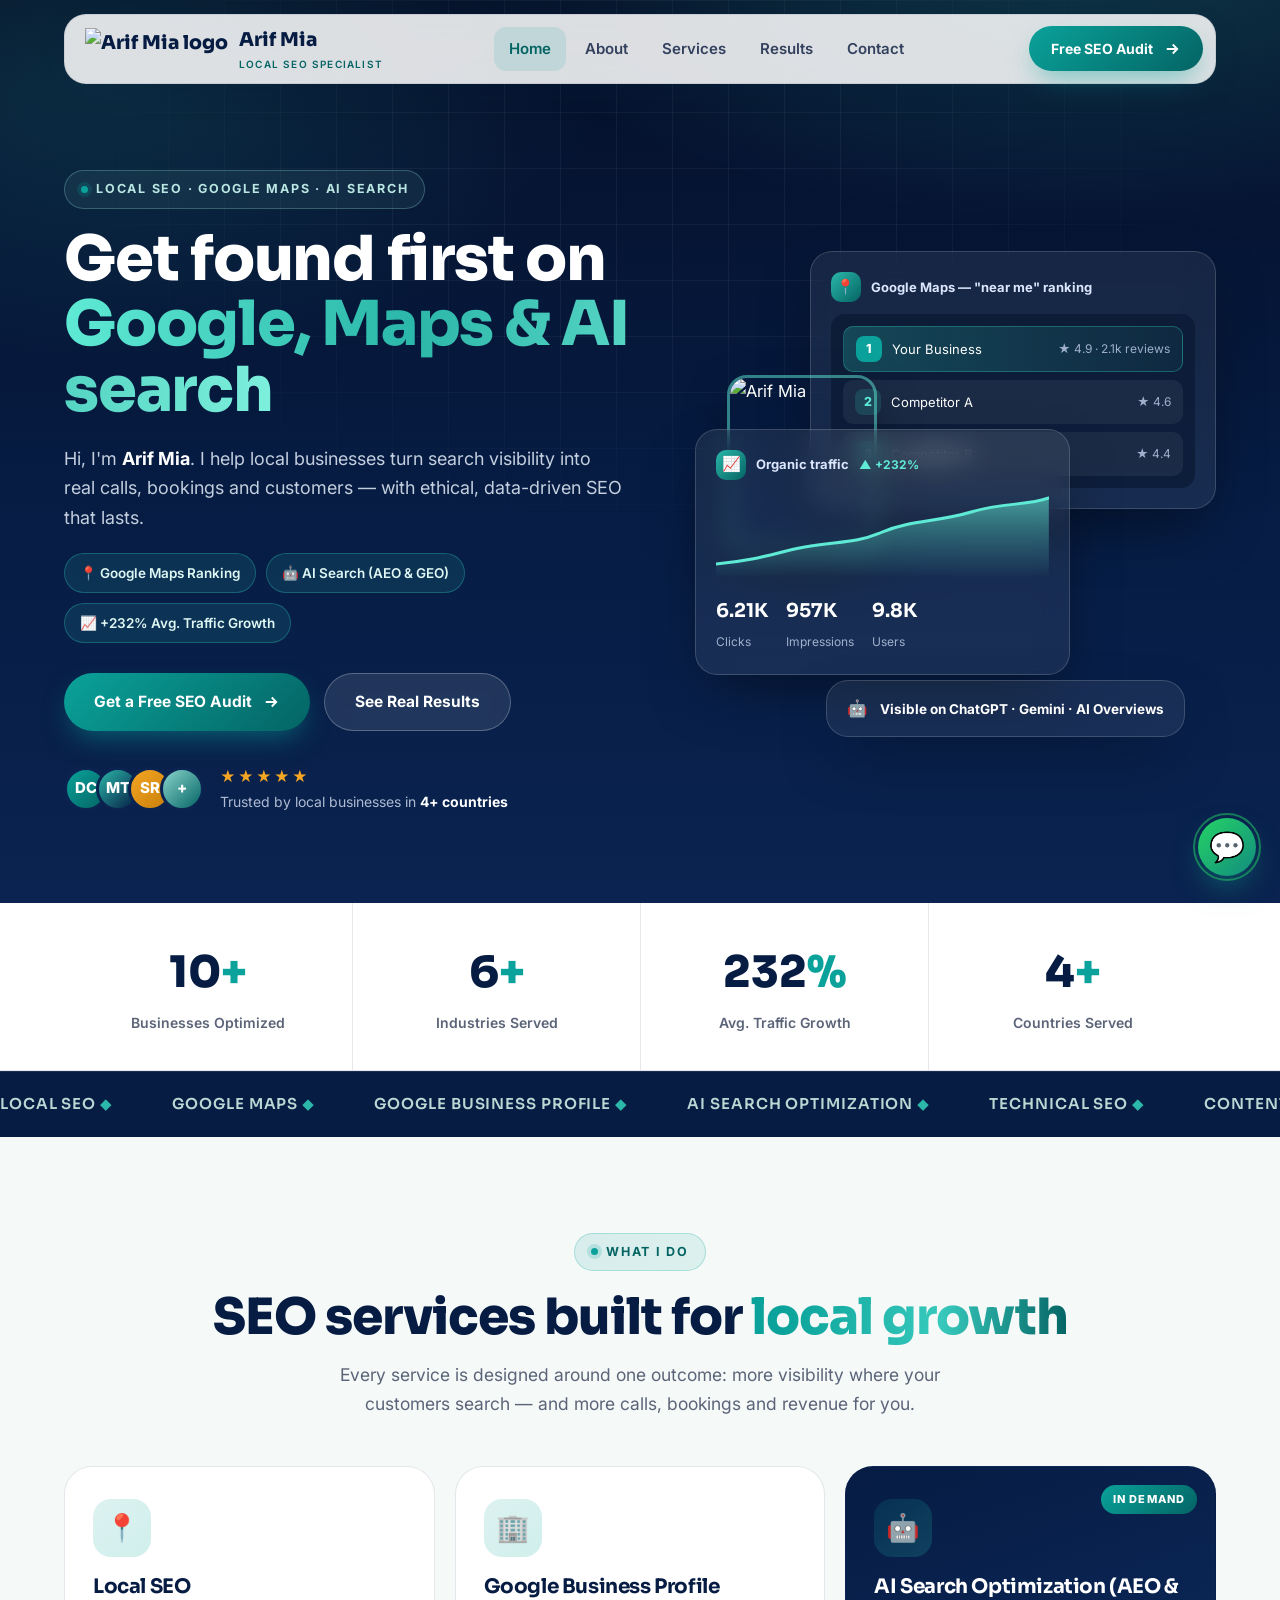
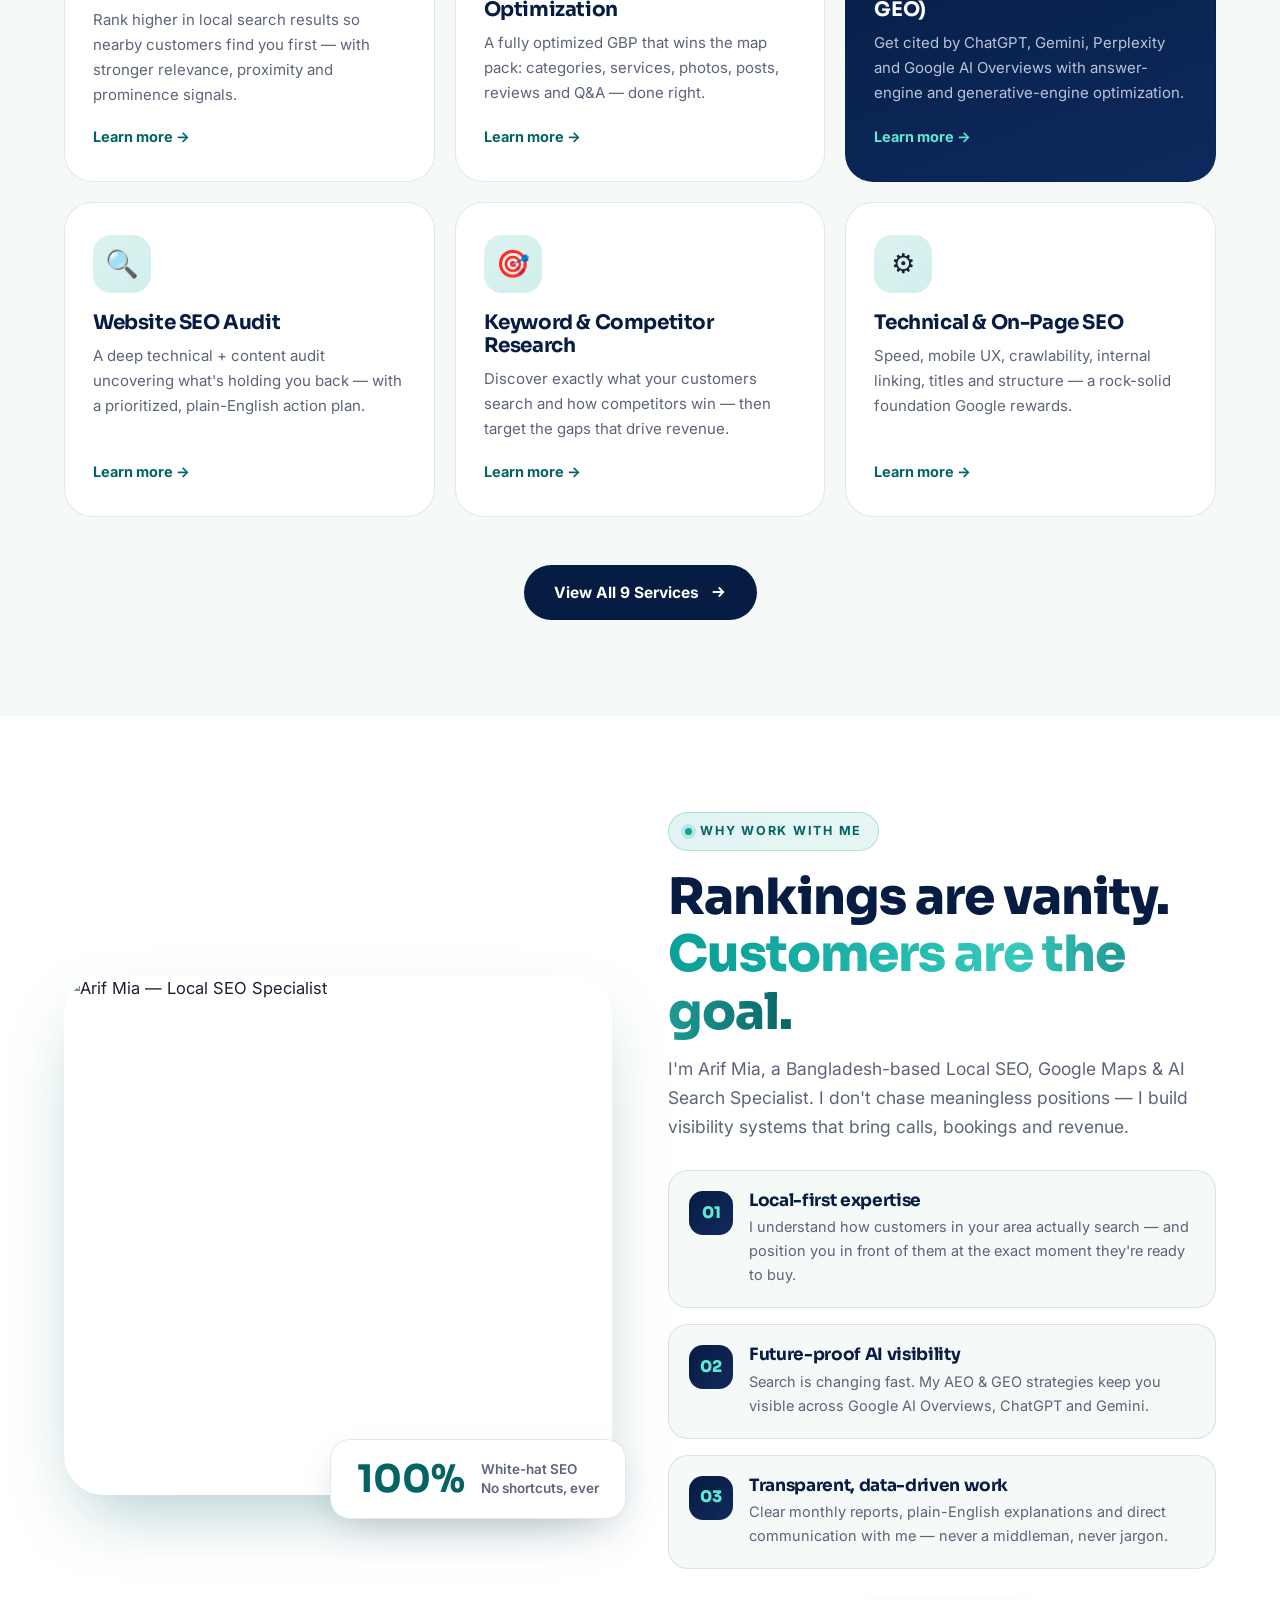
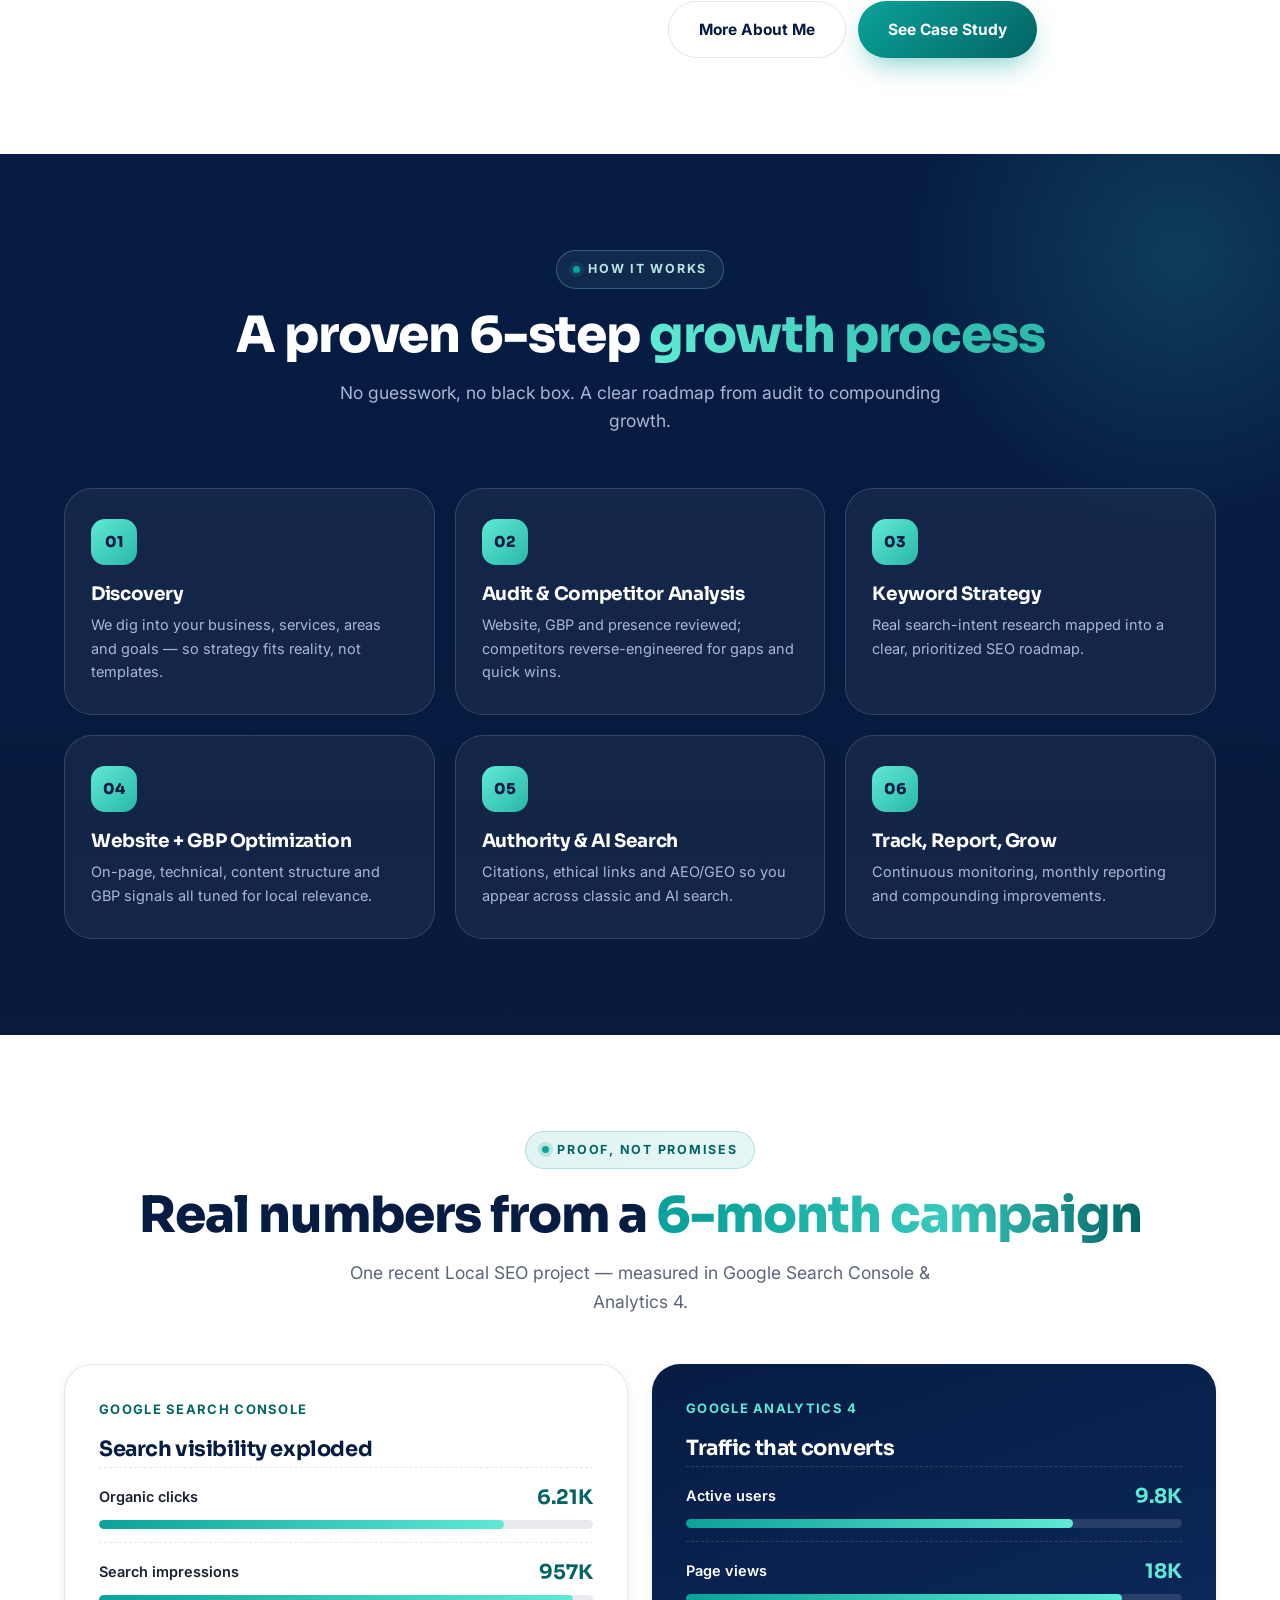
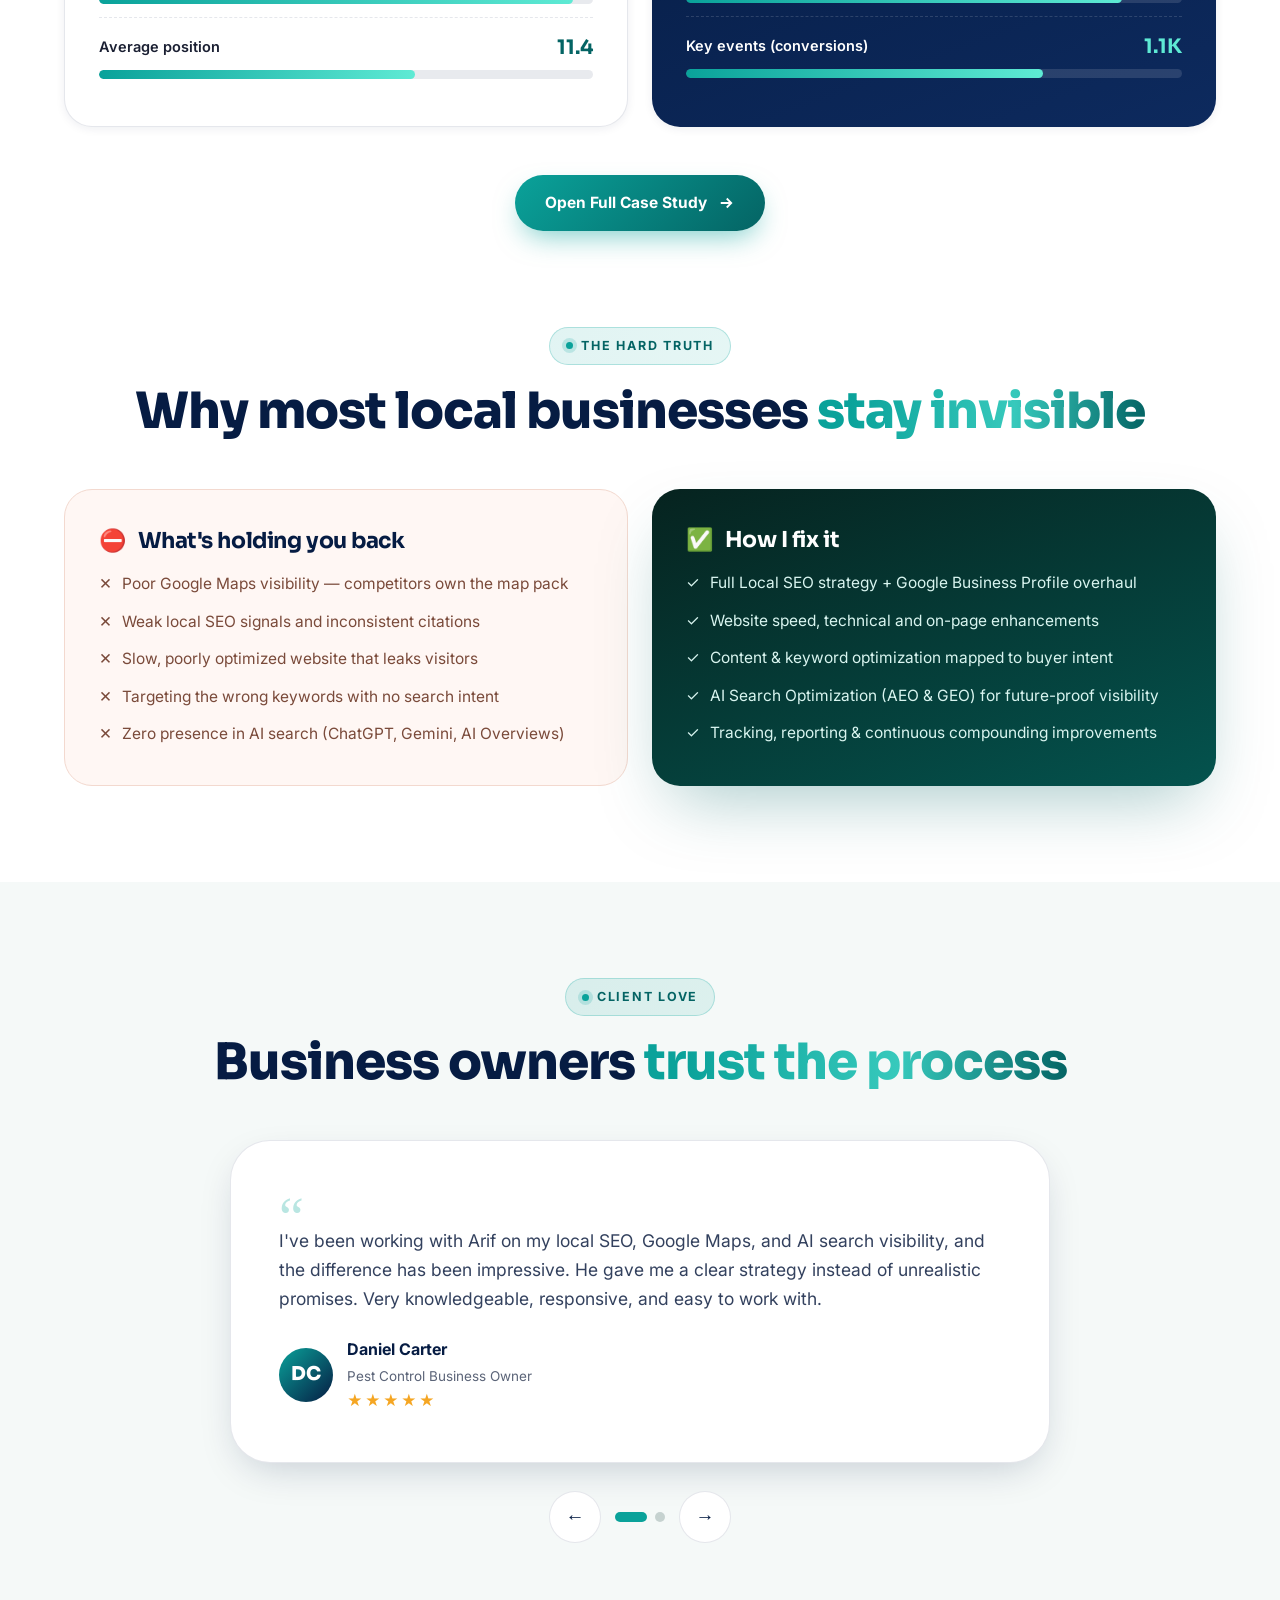
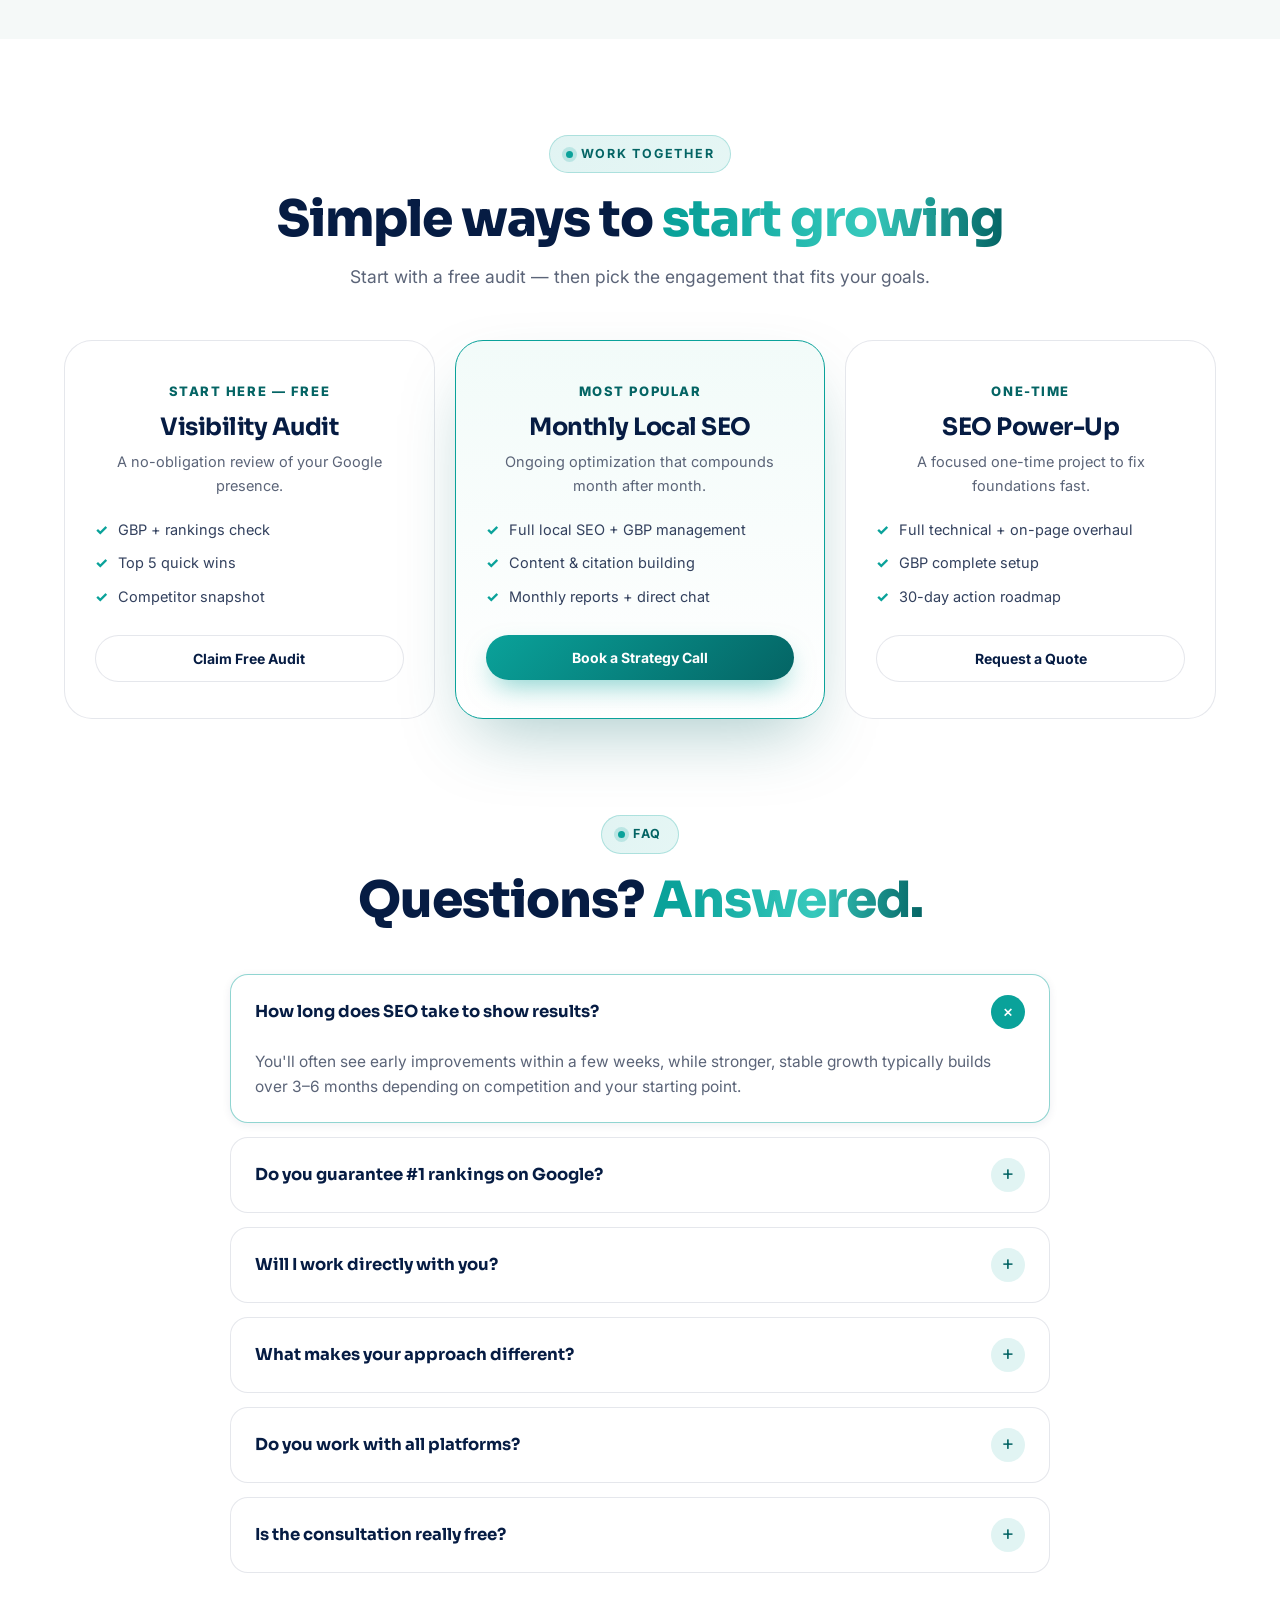
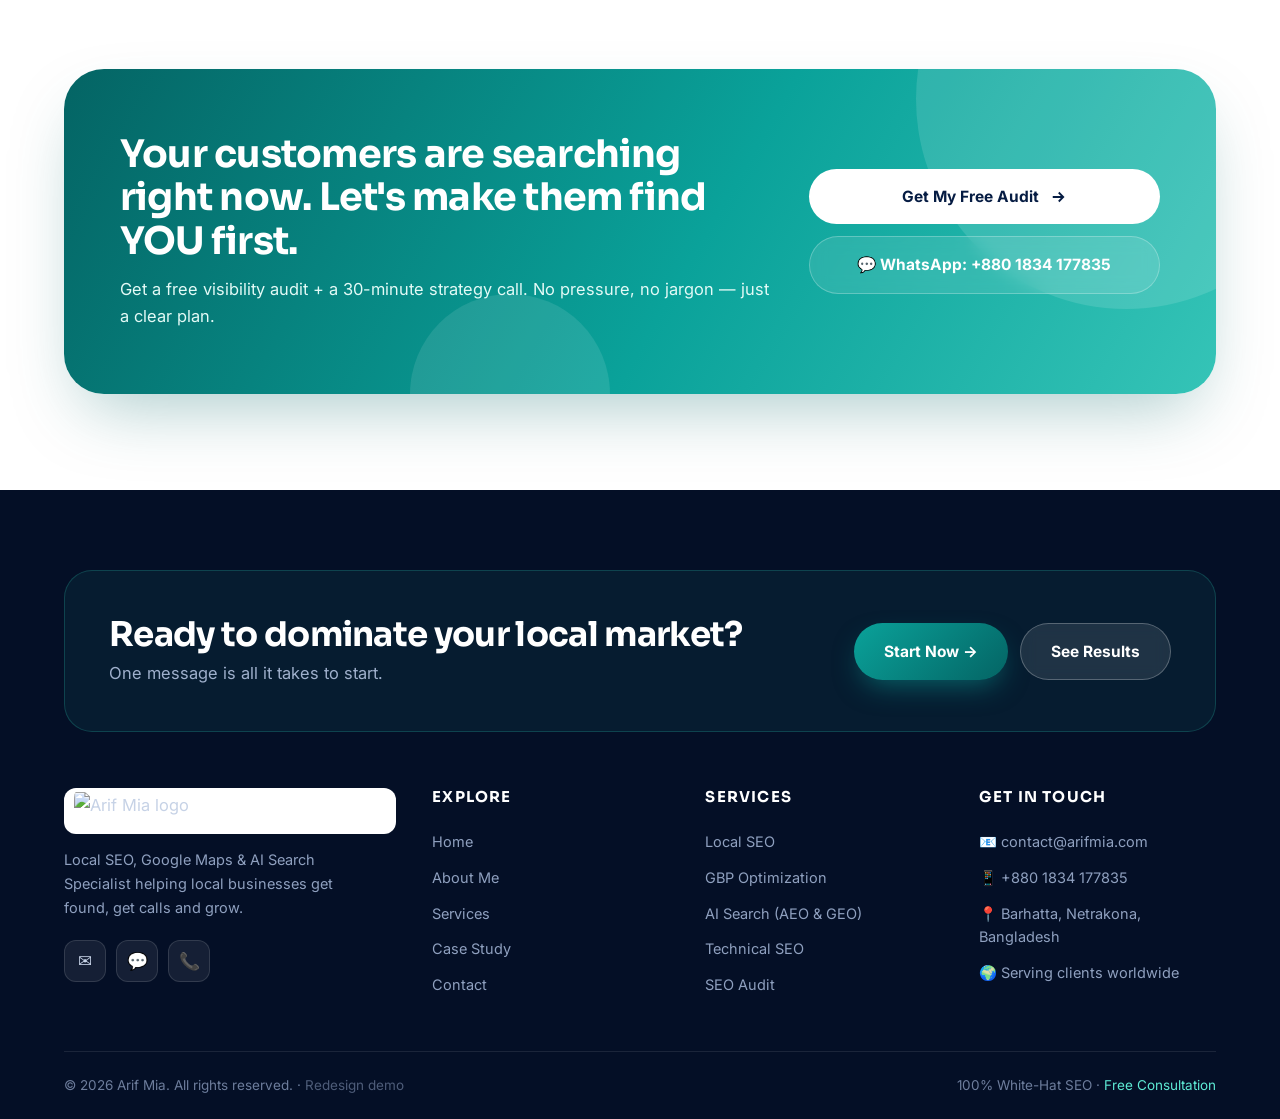
==== index.html @ f0e59f21 "Complete website redesign: new header, footer and all pages (same navy+teal theme) - New floating gl" ====
<!DOCTYPE html>
<html lang="en">
<head>
<meta charset="UTF-8">
<meta name="viewport" content="width=device-width, initial-scale=1.0">
<title>Arif Mia | Local SEO, Google Maps & AI Search Specialist</title>
<meta name="description" content="Arif Mia helps local businesses rank higher on Google Search, Google Maps and AI-powered search — turning visibility into calls, leads and customers.">
<link rel="icon" href="https://arifmia.com/wp-content/uploads/2026/06/arif-mia-logo.png-removebg-preview.png">
<link rel="preconnect" href="https://fonts.googleapis.com">
<link rel="preconnect" href="https://fonts.gstatic.com" crossorigin>
<link href="https://fonts.googleapis.com/css2?family=Sora:wght@500;600;700;800&family=Inter:wght@400;500;600;700&display=swap" rel="stylesheet">
<link rel="stylesheet" href="assets/css/style.css">
<script type="application/ld+json">
{"@context":"https://schema.org","@type":"ProfessionalService","name":"Arif Mia — Local SEO Specialist","description":"Local SEO, Google Maps and AI Search Optimization services.","email":"contact@arifmia.com","telephone":"+8801834177835","areaServed":"Worldwide","priceRange":"$$"}
</script>
</head>
<body>

<!-- ================= HEADER ================= -->
<header class="site-header">
  <div class="header-inner">
    <div class="header-bar">
      <a class="brand" href="index.html" aria-label="Arif Mia home">
        <img src="https://arifmia.com/wp-content/uploads/2026/06/arif-mia-logo.png-removebg-preview.png" alt="Arif Mia logo">
        <span>Arif Mia<small>Local SEO Specialist</small></span>
      </a>
      <nav class="nav-links" aria-label="Primary">
        <a href="index.html">Home</a>
        <a href="about.html">About</a>
        <a href="services.html">Services</a>
        <a href="results.html">Results</a>
        <a href="contact.html">Contact</a>
      </nav>
      <div class="header-cta">
        <a href="contact.html" class="btn btn-primary btn-sm">Free SEO Audit
          <svg viewBox="0 0 24 24" fill="none" stroke="currentColor" stroke-width="2.4"><path d="M5 12h14M13 6l6 6-6 6"/></svg>
        </a>
        <button class="hamburger" data-open-drawer aria-label="Open menu"><span></span><span></span><span></span></button>
      </div>
    </div>
  </div>
</header>

<!-- Mobile drawer -->
<div class="mobile-drawer" id="mobileDrawer" aria-hidden="true">
  <div class="drawer-backdrop" data-close-drawer></div>
  <div class="drawer-panel">
    <button class="drawer-close" data-close-drawer aria-label="Close menu">✕</button>
    <a href="index.html">Home</a>
    <a href="about.html">About</a>
    <a href="services.html">Services</a>
    <a href="results.html">Results</a>
    <a href="contact.html">Contact</a>
    <div class="drawer-cta">
      <a href="contact.html" class="btn btn-primary">Get Free SEO Audit</a>
      <a href="https://wa.me/8801834177835" target="_blank" rel="noopener" class="btn btn-ghost">WhatsApp Me</a>
    </div>
  </div>
</div>

<!-- ================= HERO ================= -->
<section class="hero">
  <div class="wrap hero-grid">
    <div>
      <span class="eyebrow on-dark"><span class="dot"></span> Local SEO · Google Maps · AI Search</span>
      <h1>Get found first on <span class="grad">Google, Maps & AI search</span></h1>
      <p class="lead">Hi, I'm <strong style="color:#fff">Arif Mia</strong>. I help local businesses turn search visibility into real calls, bookings and customers — with ethical, data-driven SEO that lasts.</p>
      <div class="hero-pills">
        <span>📍 Google Maps Ranking</span>
        <span>🤖 AI Search (AEO & GEO)</span>
        <span>📈 +232% Avg. Traffic Growth</span>
      </div>
      <div class="hero-btns">
        <a href="contact.html" class="btn btn-primary">Get a Free SEO Audit
          <svg viewBox="0 0 24 24" fill="none" stroke="currentColor" stroke-width="2.4"><path d="M5 12h14M13 6l6 6-6 6"/></svg></a>
        <a href="results.html" class="btn btn-ghost">See Real Results</a>
      </div>
      <div class="hero-trust">
        <div class="avatars">
          <span style="background:linear-gradient(135deg,#0AA29A,#046464)">DC</span>
          <span style="background:linear-gradient(135deg,#2BB7A9,#061C43)">MT</span>
          <span style="background:linear-gradient(135deg,#F5A623,#c77e0a)">SR</span>
          <span style="background:linear-gradient(135deg,#8AD5CD,#046464)">+</span>
        </div>
        <div class="trust-text">
          <span class="stars">★★★★★</span><br>
          Trusted by local businesses in <strong>4+ countries</strong>
        </div>
      </div>
    </div>
    <div class="hero-visual" aria-hidden="true">
      <div class="dash dash-map">
        <div class="dash-head"><span class="g">📍</span> Google Maps — "near me" ranking</div>
        <div class="map-mock">
          <div class="map-row first"><span class="rank">1</span> Your Business <span class="meta">★ 4.9 · 2.1k reviews</span></div>
          <div class="map-row"><span class="rank">2</span> Competitor A <span class="meta">★ 4.6</span></div>
          <div class="map-row"><span class="rank">3</span> Competitor B <span class="meta">★ 4.4</span></div>
        </div>
      </div>
      <div class="hero-photo">
        <img src="https://arifmia.com/wp-content/uploads/2026/08/arif-mia-local-seo-google-maps-specialist.webp" alt="Arif Mia">
      </div>
      <div class="dash dash-chart">
        <div class="dash-head"><span class="g">📈</span> Organic traffic <span class="up">▲ +232%</span></div>
        <svg class="spark" viewBox="0 0 300 86" preserveAspectRatio="none">
          <defs><linearGradient id="sg" x1="0" y1="0" x2="0" y2="1">
            <stop offset="0" stop-color="#5eead4" stop-opacity=".55"/><stop offset="1" stop-color="#5eead4" stop-opacity="0"/>
          </linearGradient></defs>
          <path d="M0,72 C40,68 55,60 80,55 C110,49 125,52 150,40 C175,28 200,30 230,20 C260,10 280,14 300,6 L300,86 L0,86 Z" fill="url(#sg)"/>
          <path d="M0,72 C40,68 55,60 80,55 C110,49 125,52 150,40 C175,28 200,30 230,20 C260,10 280,14 300,6" fill="none" stroke="#5eead4" stroke-width="3" stroke-linecap="round"/>
        </svg>
        <div class="dash-stats">
          <div><b>6.21K</b><span>Clicks</span></div>
          <div><b>957K</b><span>Impressions</span></div>
          <div><b>9.8K</b><span>Users</span></div>
        </div>
      </div>
      <div class="dash dash-ai">🤖 <span style="font-size:13.5px;font-weight:700">Visible on ChatGPT · Gemini · AI Overviews</span></div>
    </div>
  </div>
</section>

<!-- ================= STATS ================= -->
<div class="stats-band">
  <div class="wrap stats-grid">
    <div class="stat reveal"><b data-count="10" data-suffix="+">0</b><span>Businesses Optimized</span></div>
    <div class="stat reveal reveal-d1"><b data-count="6" data-suffix="+">0</b><span>Industries Served</span></div>
    <div class="stat reveal reveal-d2"><b data-count="232" data-suffix="%">0</b><span>Avg. Traffic Growth</span></div>
    <div class="stat reveal reveal-d3"><b data-count="4" data-suffix="+">0</b><span>Countries Served</span></div>
  </div>
</div>

<!-- ================= MARQUEE ================= -->
<div class="marquee" aria-hidden="true">
  <div class="marquee-track">
    <span>LOCAL SEO <i>◆</i> GOOGLE MAPS <i>◆</i> GOOGLE BUSINESS PROFILE <i>◆</i> AI SEARCH OPTIMIZATION <i>◆</i> TECHNICAL SEO <i>◆</i> CONTENT STRATEGY <i>◆</i> KEYWORD RESEARCH <i>◆</i> LOCAL CITATIONS <i>◆</i></span>
    <span>LOCAL SEO <i>◆</i> GOOGLE MAPS <i>◆</i> GOOGLE BUSINESS PROFILE <i>◆</i> AI SEARCH OPTIMIZATION <i>◆</i> TECHNICAL SEO <i>◆</i> CONTENT STRATEGY <i>◆</i> KEYWORD RESEARCH <i>◆</i> LOCAL CITATIONS <i>◆</i></span>
  </div>
</div>

<!-- ================= SERVICES ================= -->
<section class="section services-sec">
  <div class="wrap">
    <div class="center reveal">
      <span class="eyebrow"><span class="dot"></span> What I do</span>
      <h2 class="sec-title">SEO services built for <span class="grad">local growth</span></h2>
      <p class="sec-sub">Every service is designed around one outcome: more visibility where your customers search — and more calls, bookings and revenue for you.</p>
    </div>
    <div class="serv-grid">
      <div class="serv-card reveal"><div class="serv-ico">📍</div><h3>Local SEO</h3><p>Rank higher in local search results so nearby customers find you first — with stronger relevance, proximity and prominence signals.</p><a class="more" href="services.html#local-seo">Learn more →</a></div>
      <div class="serv-card reveal reveal-d1"><div class="serv-ico">🏢</div><h3>Google Business Profile Optimization</h3><p>A fully optimized GBP that wins the map pack: categories, services, photos, posts, reviews and Q&A — done right.</p><a class="more" href="services.html#gbp">Learn more →</a></div>
      <div class="serv-card featured reveal reveal-d2"><span class="tag-new">In demand</span><div class="serv-ico">🤖</div><h3>AI Search Optimization (AEO & GEO)</h3><p>Get cited by ChatGPT, Gemini, Perplexity and Google AI Overviews with answer-engine and generative-engine optimization.</p><a class="more" href="services.html#ai-search">Learn more →</a></div>
      <div class="serv-card reveal"><div class="serv-ico">🔍</div><h3>Website SEO Audit</h3><p>A deep technical + content audit uncovering what's holding you back — with a prioritized, plain-English action plan.</p><a class="more" href="services.html#audit">Learn more →</a></div>
      <div class="serv-card reveal reveal-d1"><div class="serv-ico">🎯</div><h3>Keyword & Competitor Research</h3><p>Discover exactly what your customers search and how competitors win — then target the gaps that drive revenue.</p><a class="more" href="services.html#keywords">Learn more →</a></div>
      <div class="serv-card reveal reveal-d2"><div class="serv-ico">⚙️</div><h3>Technical & On-Page SEO</h3><p>Speed, mobile UX, crawlability, internal linking, titles and structure — a rock-solid foundation Google rewards.</p><a class="more" href="services.html#technical">Learn more →</a></div>
    </div>
    <div class="center mt-12 reveal">
      <a href="services.html" class="btn btn-dark">View All 9 Services
        <svg viewBox="0 0 24 24" fill="none" stroke="currentColor" stroke-width="2.4"><path d="M5 12h14M13 6l6 6-6 6"/></svg></a>
    </div>
  </div>
</section>

<!-- ================= WHY ME ================= -->
<section class="section">
  <div class="wrap why-grid">
    <div class="why-photo reveal">
      <img class="main" src="https://arifmia.com/wp-content/uploads/2026/08/arif-mia-local-seo-specialist.webp" alt="Arif Mia — Local SEO Specialist">
      <div class="exp-card"><b>100%</b><span>White-hat SEO<br>No shortcuts, ever</span></div>
    </div>
    <div>
      <span class="eyebrow reveal"><span class="dot"></span> Why work with me</span>
      <h2 class="sec-title reveal">Rankings are vanity.<br><span class="grad">Customers are the goal.</span></h2>
      <p class="sec-sub reveal">I'm Arif Mia, a Bangladesh-based Local SEO, Google Maps & AI Search Specialist. I don't chase meaningless positions — I build visibility systems that bring calls, bookings and revenue.</p>
      <div class="why-list">
        <div class="why-item reveal"><span class="n">01</span><div><h3>Local-first expertise</h3><p>I understand how customers in your area actually search — and position you in front of them at the exact moment they're ready to buy.</p></div></div>
        <div class="why-item reveal reveal-d1"><span class="n">02</span><div><h3>Future-proof AI visibility</h3><p>Search is changing fast. My AEO & GEO strategies keep you visible across Google AI Overviews, ChatGPT and Gemini.</p></div></div>
        <div class="why-item reveal reveal-d2"><span class="n">03</span><div><h3>Transparent, data-driven work</h3><p>Clear monthly reports, plain-English explanations and direct communication with me — never a middleman, never jargon.</p></div></div>
      </div>
      <div class="mt-8 reveal" style="display:flex;gap:12px;flex-wrap:wrap">
        <a href="about.html" class="btn btn-outline">More About Me</a>
        <a href="results.html" class="btn btn-primary">See Case Study</a>
      </div>
    </div>
  </div>
</section>

<!-- ================= PROCESS ================= -->
<section class="section process-sec">
  <div class="wrap">
    <div class="center reveal">
      <span class="eyebrow on-dark"><span class="dot"></span> How it works</span>
      <h2 class="sec-title">A proven 6-step <span class="grad" style="background:linear-gradient(92deg,#5eead4,#2BB7A9);-webkit-background-clip:text;background-clip:text;color:transparent">growth process</span></h2>
      <p class="sec-sub">No guesswork, no black box. A clear roadmap from audit to compounding growth.</p>
    </div>
    <div class="steps">
      <div class="step reveal"><span class="num">01</span><h3>Discovery</h3><p>We dig into your business, services, areas and goals — so strategy fits reality, not templates.</p></div>
      <div class="step reveal reveal-d1"><span class="num">02</span><h3>Audit & Competitor Analysis</h3><p>Website, GBP and presence reviewed; competitors reverse-engineered for gaps and quick wins.</p></div>
      <div class="step reveal reveal-d2"><span class="num">03</span><h3>Keyword Strategy</h3><p>Real search-intent research mapped into a clear, prioritized SEO roadmap.</p></div>
      <div class="step reveal"><span class="num">04</span><h3>Website + GBP Optimization</h3><p>On-page, technical, content structure and GBP signals all tuned for local relevance.</p></div>
      <div class="step reveal reveal-d1"><span class="num">05</span><h3>Authority & AI Search</h3><p>Citations, ethical links and AEO/GEO so you appear across classic and AI search.</p></div>
      <div class="step reveal reveal-d2"><span class="num">06</span><h3>Track, Report, Grow</h3><p>Continuous monitoring, monthly reporting and compounding improvements.</p></div>
    </div>
  </div>
</section>

<!-- ================= RESULTS ================= -->
<section class="section">
  <div class="wrap">
    <div class="center reveal">
      <span class="eyebrow"><span class="dot"></span> Proof, not promises</span>
      <h2 class="sec-title">Real numbers from a <span class="grad">6-month campaign</span></h2>
      <p class="sec-sub">One recent Local SEO project — measured in Google Search Console & Analytics 4.</p>
    </div>
    <div class="results-grid">
      <div class="result-card reveal">
        <span class="plat">Google Search Console</span>
        <h3>Search visibility exploded</h3>
        <div class="metric"><label>Organic clicks</label><b>6.21K</b><div class="bar"><i data-w="82%"></i></div></div>
        <div class="metric"><label>Search impressions</label><b>957K</b><div class="bar"><i data-w="96%"></i></div></div>
        <div class="metric"><label>Average position</label><b>11.4</b><div class="bar"><i data-w="64%"></i></div></div>
      </div>
      <div class="result-card dark reveal reveal-d1">
        <span class="plat">Google Analytics 4</span>
        <h3>Traffic that converts</h3>
        <div class="metric"><label>Active users</label><b>9.8K</b><div class="bar"><i data-w="78%"></i></div></div>
        <div class="metric"><label>Page views</label><b>18K</b><div class="bar"><i data-w="88%"></i></div></div>
        <div class="metric"><label>Key events (conversions)</label><b>1.1K</b><div class="bar"><i data-w="72%"></i></div></div>
      </div>
    </div>
    <div class="center mt-12 reveal">
      <a href="results.html" class="btn btn-primary">Open Full Case Study
        <svg viewBox="0 0 24 24" fill="none" stroke="currentColor" stroke-width="2.4"><path d="M5 12h14M13 6l6 6-6 6"/></svg></a>
    </div>
  </div>
</section>

<!-- ================= PROBLEMS ================= -->
<section class="section" style="padding-top:0">
  <div class="wrap">
    <div class="center reveal">
      <span class="eyebrow"><span class="dot"></span> The hard truth</span>
      <h2 class="sec-title">Why most local businesses <span class="grad">stay invisible</span></h2>
    </div>
    <div class="ps-grid">
      <div class="ps-card bad reveal">
        <h3><span class="ps-ico">⛔</span> What's holding you back</h3>
        <ul>
          <li><span>✕</span> Poor Google Maps visibility — competitors own the map pack</li>
          <li><span>✕</span> Weak local SEO signals and inconsistent citations</li>
          <li><span>✕</span> Slow, poorly optimized website that leaks visitors</li>
          <li><span>✕</span> Targeting the wrong keywords with no search intent</li>
          <li><span>✕</span> Zero presence in AI search (ChatGPT, Gemini, AI Overviews)</li>
        </ul>
      </div>
      <div class="ps-card good reveal reveal-d1">
        <h3><span class="ps-ico">✅</span> How I fix it</h3>
        <ul>
          <li><span>✓</span> Full Local SEO strategy + Google Business Profile overhaul</li>
          <li><span>✓</span> Website speed, technical and on-page enhancements</li>
          <li><span>✓</span> Content & keyword optimization mapped to buyer intent</li>
          <li><span>✓</span> AI Search Optimization (AEO & GEO) for future-proof visibility</li>
          <li><span>✓</span> Tracking, reporting & continuous compounding improvements</li>
        </ul>
      </div>
    </div>
  </div>
</section>

<!-- ================= TESTIMONIALS ================= -->
<section class="section testi-sec">
  <div class="wrap">
    <div class="center reveal">
      <span class="eyebrow"><span class="dot"></span> Client love</span>
      <h2 class="sec-title">Business owners <span class="grad">trust the process</span></h2>
    </div>
    <div class="testi-slider reveal">
      <div class="testi-track">
        <div class="testi-card">
          <div class="q">“</div>
          <blockquote>I've been working with Arif on my local SEO, Google Maps, and AI search visibility, and the difference has been impressive. He gave me a clear strategy instead of unrealistic promises. Very knowledgeable, responsive, and easy to work with.</blockquote>
          <div class="testi-who"><span class="av">DC</span><div><b>Daniel Carter</b><span>Pest Control Business Owner</span><div class="stars">★★★★★</div></div></div>
        </div>
        <div class="testi-card">
          <div class="q">“</div>
          <blockquote>Arif has been a great SEO partner. His knowledge of Google Maps, local search, and the latest AI search trends really stands out. He focuses on strategies that bring more local customers — not just rankings.</blockquote>
          <div class="testi-who"><span class="av">MT</span><div><b>Dr. Michael Thompson</b><span>Cosmetic Clinic Owner</span><div class="stars">★★★★★</div></div></div>
        </div>
      </div>
      <div class="testi-nav">
        <button class="testi-btn" id="testiPrev" aria-label="Previous">←</button>
        <div class="testi-dots"></div>
        <button class="testi-btn" id="testiNext" aria-label="Next">→</button>
      </div>
    </div>
  </div>
</section>

<!-- ================= ENGAGEMENT ================= -->
<section class="section">
  <div class="wrap">
    <div class="center reveal">
      <span class="eyebrow"><span class="dot"></span> Work together</span>
      <h2 class="sec-title">Simple ways to <span class="grad">start growing</span></h2>
      <p class="sec-sub">Start with a free audit — then pick the engagement that fits your goals.</p>
    </div>
    <div class="engage-grid">
      <div class="engage reveal">
        <span class="plan">Start here — Free</span>
        <h3>Visibility Audit</h3>
        <p>A no-obligation review of your Google presence.</p>
        <ul><li>GBP + rankings check</li><li>Top 5 quick wins</li><li>Competitor snapshot</li></ul>
        <a href="contact.html" class="btn btn-outline btn-sm" style="width:100%">Claim Free Audit</a>
      </div>
      <div class="engage hot reveal reveal-d1">
        <span class="plan">Most popular</span>
        <h3>Monthly Local SEO</h3>
        <p>Ongoing optimization that compounds month after month.</p>
        <ul><li>Full local SEO + GBP management</li><li>Content & citation building</li><li>Monthly reports + direct chat</li></ul>
        <a href="contact.html" class="btn btn-primary btn-sm" style="width:100%">Book a Strategy Call</a>
      </div>
      <div class="engage reveal reveal-d2">
        <span class="plan">One-time</span>
        <h3>SEO Power-Up</h3>
        <p>A focused one-time project to fix foundations fast.</p>
        <ul><li>Full technical + on-page overhaul</li><li>GBP complete setup</li><li>30-day action roadmap</li></ul>
        <a href="contact.html" class="btn btn-outline btn-sm" style="width:100%">Request a Quote</a>
      </div>
    </div>
  </div>
</section>

<!-- ================= FAQ ================= -->
<section class="section" style="padding-top:0">
  <div class="wrap">
    <div class="center reveal">
      <span class="eyebrow"><span class="dot"></span> FAQ</span>
      <h2 class="sec-title">Questions? <span class="grad">Answered.</span></h2>
    </div>
    <div class="faq-wrap reveal">
      <div class="faq open"><button>How long does SEO take to show results?<span class="plus">+</span></button><div class="a" style="max-height:200px"><p>You'll often see early improvements within a few weeks, while stronger, stable growth typically builds over 3–6 months depending on competition and your starting point.</p></div></div>
      <div class="faq"><button>Do you guarantee #1 rankings on Google?<span class="plus">+</span></button><div class="a"><p>No ethical SEO can guarantee positions. I guarantee expert process, transparency and work focused on visibility, traffic quality and leads — which is what actually grows revenue.</p></div></div>
      <div class="faq"><button>Will I work directly with you?<span class="plus">+</span></button><div class="a"><p>Yes — 100%. No account managers, no outsourcing black box. You talk to me, and I personally execute your strategy.</p></div></div>
      <div class="faq"><button>What makes your approach different?<span class="plus">+</span></button><div class="a"><p>I combine classic Local SEO with modern AI Search Optimization (AEO & GEO), so you're visible on Google Maps today and on ChatGPT, Gemini and AI Overviews tomorrow.</p></div></div>
      <div class="faq"><button>Do you work with all platforms?<span class="plus">+</span></button><div class="a"><p>Yes — WordPress, Shopify, Wix, Squarespace, Webflow and custom builds. My strategies are platform-independent.</p></div></div>
      <div class="faq"><button>Is the consultation really free?<span class="plus">+</span></button><div class="a"><p>Absolutely. You get a free strategy call plus a basic SEO / GBP audit with actionable findings — yours to keep either way.</p></div></div>
    </div>
  </div>
</section>

<!-- ================= CTA ================= -->
<section class="section" style="padding-top:0">
  <div class="wrap">
    <div class="cta-band reveal">
      <div>
        <h2>Your customers are searching right now. Let's make them find YOU first.</h2>
        <p>Get a free visibility audit + a 30-minute strategy call. No pressure, no jargon — just a clear plan.</p>
      </div>
      <div class="cta-btns">
        <a href="contact.html" class="btn btn-light">Get My Free Audit
          <svg viewBox="0 0 24 24" fill="none" stroke="currentColor" stroke-width="2.4"><path d="M5 12h14M13 6l6 6-6 6"/></svg></a>
        <a href="https://wa.me/8801834177835" target="_blank" rel="noopener" class="btn btn-ghost">💬 WhatsApp: +880 1834 177835</a>
      </div>
    </div>
  </div>
</section>

<!-- ================= FOOTER ================= -->
<footer class="footer">
  <div class="wrap">
    <div class="foot-cta reveal">
      <div><h2>Ready to dominate your local market?</h2><p>One message is all it takes to start.</p></div>
      <div style="display:flex;gap:12px;flex-wrap:wrap">
        <a href="contact.html" class="btn btn-primary">Start Now →</a>
        <a href="results.html" class="btn btn-ghost">See Results</a>
      </div>
    </div>
    <div class="foot-grid">
      <div class="foot-brand">
        <img src="https://arifmia.com/wp-content/uploads/2026/06/arif-mia-logo.png-removebg-preview.png" alt="Arif Mia logo">
        <p>Local SEO, Google Maps & AI Search Specialist helping local businesses get found, get calls and grow.</p>
        <div class="socials">
          <a href="mailto:contact@arifmia.com" aria-label="Email">✉️</a>
          <a href="https://wa.me/8801834177835" target="_blank" rel="noopener" aria-label="WhatsApp">💬</a>
          <a href="contact.html" aria-label="Contact">📞</a>
        </div>
      </div>
      <div class="foot-col">
        <h4>Explore</h4>
        <a href="index.html">Home</a><a href="about.html">About Me</a><a href="services.html">Services</a><a href="results.html">Case Study</a><a href="contact.html">Contact</a>
      </div>
      <div class="foot-col">
        <h4>Services</h4>
        <a href="services.html#local-seo">Local SEO</a><a href="services.html#gbp">GBP Optimization</a><a href="services.html#ai-search">AI Search (AEO & GEO)</a><a href="services.html#technical">Technical SEO</a><a href="services.html#audit">SEO Audit</a>
      </div>
      <div class="foot-col">
        <h4>Get in touch</h4>
        <ul>
          <li>📧 contact@arifmia.com</li>
          <li>📱 +880 1834 177835</li>
          <li>📍 Barhatta, Netrakona, Bangladesh</li>
          <li>🌍 Serving clients worldwide</li>
        </ul>
      </div>
    </div>
    <div class="foot-bottom">
      <span>© <span class="js-year">2026</span> Arif Mia. All rights reserved. · <em style="font-style:normal;opacity:.7">Redesign demo</em></span>
      <span>100% White-Hat SEO · <a href="contact.html">Free Consultation</a></span>
    </div>
  </div>
</footer>

<a class="wa-float" href="https://wa.me/8801834177835?text=Hi%20Arif!%20I%20want%20a%20free%20SEO%20audit." target="_blank" rel="noopener" aria-label="Chat on WhatsApp">💬</a>
<button class="to-top" aria-label="Back to top">↑</button>
<script src="assets/js/main.js"></script>
</body>
</html>
---- assets/css/style.css ----
/* ============================================================
   ARIF MIA — Complete Redesign (Demo)
   Theme: Deep Navy + Teal + Mint (same brand theme, new design)
   ============================================================ */
:root{
  --teal:#0AA29A;
  --teal-bright:#2BB7A9;
  --teal-deep:#046464;
  --teal-ink:#043032;
  --navy:#061C43;
  --navy-2:#0B2450;
  --navy-3:#12295c;
  --ink:#1A1F32;
  --muted:#5b6478;
  --mist:#EAF1F0;
  --mint:#B9E6E2;
  --mint-2:#8AD5CD;
  --paper:#F5F9F8;
  --white:#ffffff;
  --gold:#F5A623;
  --line:rgba(6,28,67,.1);
  --line-light:rgba(255,255,255,.14);
  --shadow-sm:0 2px 10px rgba(6,28,67,.07);
  --shadow-md:0 14px 40px -12px rgba(6,28,67,.22);
  --shadow-lg:0 30px 70px -20px rgba(4,100,100,.35);
  --r-sm:12px; --r-md:20px; --r-lg:28px; --r-xl:40px;
  --font-display:"Sora",system-ui,-apple-system,"Segoe UI",sans-serif;
  --font-body:"Inter",system-ui,-apple-system,"Segoe UI",sans-serif;
  --max:1200px;
}
*{margin:0;padding:0;box-sizing:border-box}
html{scroll-behavior:smooth}
body{font-family:var(--font-body);color:var(--ink);background:var(--white);line-height:1.65;font-size:16.5px;-webkit-font-smoothing:antialiased;overflow-x:hidden}
img{max-width:100%;display:block}
a{color:inherit;text-decoration:none}
ul{list-style:none}
h1,h2,h3,h4{font-family:var(--font-display);line-height:1.15;letter-spacing:-.02em;color:var(--navy)}
::selection{background:var(--teal);color:#fff}
.wrap{max-width:var(--max);margin:0 auto;padding:0 24px}
section{position:relative}
.section{padding:96px 0}
.eyebrow{display:inline-flex;align-items:center;gap:8px;font-size:12.5px;font-weight:700;letter-spacing:.14em;text-transform:uppercase;color:var(--teal-deep);background:linear-gradient(120deg,rgba(10,162,154,.12),rgba(43,183,169,.12));border:1px solid rgba(10,162,154,.25);padding:8px 16px;border-radius:100px;margin-bottom:18px}
.eyebrow .dot{width:7px;height:7px;border-radius:50%;background:var(--teal);box-shadow:0 0 0 4px rgba(10,162,154,.18)}
.eyebrow.on-dark{color:var(--mint);border-color:rgba(138,213,205,.3);background:rgba(138,213,205,.08)}
.sec-title{font-size:clamp(30px,4.4vw,50px);font-weight:800;margin-bottom:14px}
.sec-title .grad{background:linear-gradient(92deg,var(--teal) 10%,#37c9bc 60%,var(--teal-deep));-webkit-background-clip:text;background-clip:text;color:transparent}
.sec-sub{color:var(--muted);font-size:17.5px;max-width:640px}
.center{text-align:center}
.center .sec-sub{margin:0 auto}
.mt-8{margin-top:32px}.mt-12{margin-top:48px}

/* ---------- Buttons ---------- */
.btn{display:inline-flex;align-items:center;justify-content:center;gap:10px;font-weight:700;font-size:15.5px;padding:15px 30px;border-radius:100px;border:0;cursor:pointer;transition:transform .2s ease,box-shadow .25s ease,background .25s ease;white-space:nowrap}
.btn svg{width:18px;height:18px;flex:none}
.btn-primary{background:linear-gradient(135deg,var(--teal) 0%,var(--teal-deep) 100%);color:#fff;box-shadow:0 12px 28px -8px rgba(10,162,154,.55)}
.btn-primary:hover{transform:translateY(-2px);box-shadow:0 18px 36px -8px rgba(10,162,154,.6)}
.btn-ghost{background:rgba(255,255,255,.1);color:#fff;border:1px solid rgba(255,255,255,.25);backdrop-filter:blur(8px)}
.btn-ghost:hover{background:rgba(255,255,255,.18);transform:translateY(-2px)}
.btn-outline{background:#fff;color:var(--navy);border:1.5px solid var(--line)}
.btn-outline:hover{border-color:var(--teal);color:var(--teal-deep);transform:translateY(-2px)}
.btn-dark{background:var(--navy);color:#fff}
.btn-dark:hover{background:var(--navy-2);transform:translateY(-2px)}
.btn-light{background:#fff;color:var(--navy)}
.btn-light:hover{transform:translateY(-2px);box-shadow:var(--shadow-md)}
.btn-sm{padding:11px 22px;font-size:14px}

/* ---------- Header ---------- */
.site-header{position:fixed;top:14px;left:0;right:0;z-index:100;transition:top .3s ease}
.header-inner{max-width:var(--max);margin:0 auto;padding:0 24px}
.header-bar{display:flex;align-items:center;justify-content:space-between;gap:16px;background:rgba(255,255,255,.86);backdrop-filter:blur(18px);-webkit-backdrop-filter:blur(18px);border:1px solid rgba(6,28,67,.09);border-radius:22px;padding:10px 12px 10px 20px;box-shadow:0 10px 40px -12px rgba(6,28,67,.18);transition:box-shadow .3s}
.site-header.scrolled .header-bar{box-shadow:0 16px 44px -12px rgba(6,28,67,.28)}
.brand{display:flex;align-items:center;gap:11px;font-family:var(--font-display);font-weight:800;font-size:19px;color:var(--navy)}
.brand img{height:42px;width:auto;object-fit:contain}
.brand small{display:block;font-family:var(--font-body);font-size:10px;font-weight:600;letter-spacing:.12em;text-transform:uppercase;color:var(--teal-deep)}
.nav-links{display:flex;align-items:center;gap:4px}
.nav-links a{font-size:15px;font-weight:600;color:#33415e;padding:10px 15px;border-radius:12px;transition:.2s}
.nav-links a:hover{color:var(--teal-deep);background:rgba(10,162,154,.09)}
.nav-links a.active{color:var(--teal-deep);background:rgba(10,162,154,.12)}
.header-cta{display:flex;align-items:center;gap:10px}
.hamburger{display:none;background:var(--navy);border:0;width:46px;height:46px;border-radius:14px;cursor:pointer;flex-direction:column;align-items:center;justify-content:center;gap:5px}
.hamburger span{display:block;width:20px;height:2.4px;border-radius:2px;background:#fff;transition:.3s}
.mobile-drawer{position:fixed;inset:0;z-index:200;visibility:hidden;opacity:0;transition:.3s}
.mobile-drawer.open{visibility:visible;opacity:1}
.drawer-backdrop{position:absolute;inset:0;background:rgba(6,20,45,.6);backdrop-filter:blur(4px)}
.drawer-panel{position:absolute;top:0;right:0;bottom:0;width:min(360px,88vw);background:var(--navy);color:#fff;padding:28px 26px;transform:translateX(100%);transition:transform .35s cubic-bezier(.2,.8,.2,1);overflow-y:auto}
.mobile-drawer.open .drawer-panel{transform:none}
.drawer-panel a{display:block;padding:13px 14px;border-radius:12px;font-weight:600;font-size:16.5px}
.drawer-panel a:hover,.drawer-panel a.active{background:rgba(43,183,169,.16);color:var(--mint)}
.drawer-close{margin-left:auto;display:flex;background:rgba(255,255,255,.12);border:0;color:#fff;width:42px;height:42px;border-radius:12px;font-size:20px;cursor:pointer;align-items:center;justify-content:center}
.drawer-cta{margin-top:18px;display:grid;gap:10px}

/* ---------- Hero (home) ---------- */
.hero{background:radial-gradient(1100px 520px at 85% -10%,rgba(43,183,169,.28),transparent 60%),radial-gradient(900px 500px at 8% 10%,rgba(43,183,169,.16),transparent 55%),linear-gradient(180deg,#050f28 0%,var(--navy) 55%,#0a2350 100%);color:#fff;padding:170px 0 90px;overflow:hidden}
.hero::before{content:"";position:absolute;inset:0;background-image:linear-gradient(rgba(255,255,255,.05) 1px,transparent 1px),linear-gradient(90deg,rgba(255,255,255,.05) 1px,transparent 1px);background-size:56px 56px;mask-image:radial-gradient(800px 500px at 50% 20%,#000 30%,transparent 75%)}
.hero-grid{display:grid;grid-template-columns:1.05fr .95fr;gap:56px;align-items:center;position:relative}
.hero h1{color:#fff;font-size:clamp(36px,5.2vw,62px);font-weight:800;line-height:1.06;margin:0 0 20px}
.hero h1 .grad{background:linear-gradient(92deg,#5eead4,#2BB7A9 45%,#7ef0dd);-webkit-background-clip:text;background-clip:text;color:transparent}
.hero p.lead{color:#c3cede;font-size:18px;max-width:560px;margin-bottom:14px}
.hero-pills{display:flex;flex-wrap:wrap;gap:10px;margin:20px 0 30px}
.hero-pills span{display:inline-flex;align-items:center;gap:8px;font-size:13.5px;font-weight:600;color:#dff7f3;background:rgba(43,183,169,.14);border:1px solid rgba(43,183,169,.35);padding:8px 15px;border-radius:100px}
.hero-btns{display:flex;flex-wrap:wrap;gap:14px;margin-bottom:34px}
.hero-trust{display:flex;align-items:center;gap:16px;flex-wrap:wrap}
.avatars{display:flex}
.avatars span{width:44px;height:44px;border-radius:50%;border:3px solid #0a2350;display:flex;align-items:center;justify-content:center;font-weight:800;font-size:15px;margin-left:-12px;color:#fff}
.avatars span:first-child{margin-left:0}
.trust-text{font-size:14px;color:#aebad2}
.trust-text strong{color:#fff}
.stars{color:var(--gold);letter-spacing:2px;font-size:15px}

/* Hero visual: floating dashboard cards */
.hero-visual{position:relative;min-height:480px}
.dash{position:absolute;background:rgba(255,255,255,.07);border:1px solid rgba(255,255,255,.16);backdrop-filter:blur(14px);border-radius:22px;padding:20px;box-shadow:0 24px 60px -18px rgba(0,0,0,.5)}
.dash-map{top:0;right:0;width:78%;animation:float1 6s ease-in-out infinite}
.dash-chart{bottom:56px;left:0;width:72%;animation:float2 7s ease-in-out infinite}
.dash-ai{bottom:-6px;right:6%;display:flex;align-items:center;gap:12px;padding:14px 20px;animation:float1 5s ease-in-out infinite reverse}
@keyframes float1{0%,100%{transform:translateY(0)}50%{transform:translateY(-12px)}}
@keyframes float2{0%,100%{transform:translateY(0)}50%{transform:translateY(10px)}}
.dash-head{display:flex;align-items:center;gap:10px;margin-bottom:12px;font-size:13px;font-weight:700;color:#dce7ff}
.dash-head .g{width:30px;height:30px;border-radius:10px;background:linear-gradient(135deg,var(--teal-bright),var(--teal-deep));display:flex;align-items:center;justify-content:center;font-size:15px}
.map-mock{background:rgba(6,20,45,.55);border-radius:14px;padding:12px;display:grid;gap:8px}
.map-row{display:flex;align-items:center;gap:10px;background:rgba(255,255,255,.06);border-radius:10px;padding:9px 12px;font-size:13px}
.map-row .rank{width:26px;height:26px;border-radius:8px;background:rgba(43,183,169,.2);color:#5eead4;font-weight:800;display:flex;align-items:center;justify-content:center;font-size:12.5px;flex:none}
.map-row.first{background:linear-gradient(90deg,rgba(43,183,169,.28),rgba(43,183,169,.08));border:1px solid rgba(43,183,169,.4)}
.map-row.first .rank{background:var(--teal);color:#fff}
.map-row .meta{margin-left:auto;font-size:12px;color:#9fb0cc}
.spark{width:100%;height:86px}
.dash-stats{display:flex;gap:18px;margin-top:10px}
.dash-stats div b{display:block;font-size:19px;color:#fff;font-family:var(--font-display)}
.dash-stats div span{font-size:12px;color:#9fb0cc}
.up{color:#5eead4;font-size:12px;font-weight:700}
.hero-photo{position:absolute;top:44%;left:6%;width:150px;transform:translateY(-50%);border-radius:20px;overflow:hidden;border:3px solid rgba(94,234,212,.5);box-shadow:0 20px 50px -12px rgba(0,0,0,.6);animation:float2 8s ease-in-out infinite}
.hero-photo img{width:100%;height:170px;object-fit:cover;object-position:top}
.hero-badges-row{display:flex;gap:10px;flex-wrap:wrap;margin-top:26px;position:relative}
.mini-badge{display:inline-flex;align-items:center;gap:8px;background:rgba(255,255,255,.08);border:1px solid rgba(255,255,255,.16);border-radius:100px;padding:8px 16px 8px 10px;font-size:13px;font-weight:600;color:#e6edf7}
.mini-badge i{width:28px;height:28px;border-radius:50%;background:linear-gradient(135deg,var(--teal-bright),var(--teal-deep));display:inline-flex;align-items:center;justify-content:center;font-style:normal;font-size:14px}

/* Stats band */
.stats-band{background:var(--white);border-bottom:1px solid var(--line)}
.stats-grid{display:grid;grid-template-columns:repeat(4,1fr);gap:0}
.stat{padding:34px 20px;text-align:center;border-left:1px solid var(--line)}
.stat:first-child{border-left:0}
.stat b{display:block;font-family:var(--font-display);font-size:clamp(30px,3.4vw,44px);font-weight:800;color:var(--navy)}
.stat b em{font-style:normal;color:var(--teal)}
.stat span{font-size:14px;font-weight:600;color:var(--muted)}

/* Marquee */
.marquee{background:var(--navy);color:#fff;overflow:hidden;padding:20px 0;border-top:1px solid rgba(255,255,255,.08)}
.marquee-track{display:flex;gap:56px;width:max-content;animation:scrollX 26s linear infinite;font-family:var(--font-display);font-weight:600;font-size:15px;letter-spacing:.06em;color:#bcd7d3;white-space:nowrap}
.marquee-track i{color:var(--teal-bright);font-style:normal;margin-right:56px}
@keyframes scrollX{to{transform:translateX(-50%)}}

/* Services */
.services-sec{background:var(--paper)}
.serv-grid{display:grid;grid-template-columns:repeat(3,1fr);gap:20px;margin-top:48px}
.serv-card{background:#fff;border:1px solid var(--line);border-radius:var(--r-lg);padding:32px 28px;transition:.3s;position:relative;overflow:hidden;display:flex;flex-direction:column}
.serv-card::after{content:"";position:absolute;top:0;left:0;right:0;height:4px;background:linear-gradient(90deg,var(--teal),var(--mint-2));transform:scaleX(0);transform-origin:left;transition:.35s}
.serv-card:hover{transform:translateY(-6px);box-shadow:var(--shadow-md);border-color:rgba(10,162,154,.35)}
.serv-card:hover::after{transform:scaleX(1)}
.serv-ico{width:58px;height:58px;border-radius:18px;background:linear-gradient(135deg,rgba(10,162,154,.14),rgba(43,183,169,.22));display:flex;align-items:center;justify-content:center;font-size:27px;margin-bottom:18px}
.serv-card h3{font-size:20px;margin-bottom:10px}
.serv-card p{font-size:15px;color:var(--muted);flex:1}
.serv-card .more{display:inline-flex;align-items:center;gap:8px;margin-top:18px;font-weight:700;font-size:14.5px;color:var(--teal-deep)}
.serv-card .more:hover{gap:12px}
.serv-card .more{transition:.25s}
.serv-card.featured{background:linear-gradient(160deg,var(--navy) 0%,#0d2a5e 100%);border-color:transparent;color:#fff}
.serv-card.featured h3{color:#fff}
.serv-card.featured p{color:#b9c4da}
.serv-card.featured .more{color:#5eead4}
.tag-new{position:absolute;top:18px;right:18px;background:linear-gradient(135deg,var(--teal),var(--teal-deep));color:#fff;font-size:11px;font-weight:800;letter-spacing:.1em;text-transform:uppercase;padding:5px 12px;border-radius:100px}

/* Why me */
.why-grid{display:grid;grid-template-columns:1fr 1fr;gap:56px;align-items:center}
.why-photo{position:relative}
.why-photo img.main{border-radius:var(--r-xl);box-shadow:var(--shadow-lg);width:100%;height:520px;object-fit:cover;object-position:top}
.exp-card{position:absolute;bottom:-24px;right:-14px;background:#fff;border-radius:var(--r-md);box-shadow:var(--shadow-md);padding:20px 26px;display:flex;align-items:center;gap:16px;border:1px solid var(--line)}
.exp-card b{font-family:var(--font-display);font-size:38px;color:var(--teal-deep);line-height:1}
.exp-card span{font-size:13.5px;font-weight:600;color:var(--muted);line-height:1.4}
.why-list{margin-top:28px;display:grid;gap:16px}
.why-item{display:flex;gap:16px;background:var(--paper);border:1px solid var(--line);border-radius:var(--r-md);padding:20px;transition:.25s}
.why-item:hover{border-color:rgba(10,162,154,.4);background:#fff;box-shadow:var(--shadow-sm);transform:translateX(6px)}
.why-item .n{width:44px;height:44px;flex:none;border-radius:14px;background:linear-gradient(135deg,var(--navy),var(--navy-3));color:#5eead4;font-family:var(--font-display);font-weight:800;display:flex;align-items:center;justify-content:center;font-size:16px}
.why-item h3{font-size:17px;margin-bottom:5px}
.why-item p{font-size:14.5px;color:var(--muted)}

/* Process */
.process-sec{background:linear-gradient(180deg,var(--navy) 0%,#081a3d 100%);color:#fff;overflow:hidden}
.process-sec h2{color:#fff}
.process-sec .sec-sub{color:#a9b7d4}
.process-sec::before{content:"";position:absolute;width:600px;height:600px;border-radius:50%;background:radial-gradient(circle,rgba(43,183,169,.22),transparent 65%);top:-200px;right:-200px}
.steps{display:grid;grid-template-columns:repeat(3,1fr);gap:20px;margin-top:52px;position:relative}
.step{background:rgba(255,255,255,.05);border:1px solid var(--line-light);border-radius:var(--r-lg);padding:30px 26px;position:relative;transition:.3s}
.step:hover{background:rgba(43,183,169,.1);border-color:rgba(43,183,169,.4);transform:translateY(-5px)}
.step .num{font-family:var(--font-display);font-size:15px;font-weight:800;color:var(--navy);background:linear-gradient(135deg,#5eead4,#2BB7A9);width:46px;height:46px;border-radius:14px;display:flex;align-items:center;justify-content:center;margin-bottom:18px}
.step h3{color:#fff;font-size:18.5px;margin-bottom:8px}
.step p{font-size:14.5px;color:#a9b7d4}

/* Results */
.results-grid{display:grid;grid-template-columns:1fr 1fr;gap:24px;margin-top:48px}
.result-card{background:#fff;border:1px solid var(--line);border-radius:var(--r-lg);padding:34px;box-shadow:var(--shadow-sm)}
.result-card.dark{background:linear-gradient(160deg,var(--navy),#0d2a5e);border:0;color:#fff}
.result-card.dark h3{color:#fff}
.result-card h3{font-size:21px;margin-bottom:6px}
.result-card .plat{font-size:13px;font-weight:700;letter-spacing:.1em;text-transform:uppercase;color:var(--teal-deep);margin-bottom:16px;display:block}
.result-card.dark .plat{color:#5eead4}
.metric{display:grid;grid-template-columns:1fr auto;gap:6px 14px;align-items:center;padding:13px 0;border-top:1px dashed var(--line)}
.result-card.dark .metric{border-color:rgba(255,255,255,.14)}
.metric label{font-size:14.5px;font-weight:600}
.metric b{font-family:var(--font-display);font-size:20px;color:var(--teal-deep)}
.result-card.dark .metric b{color:#5eead4}
.bar{grid-column:1/-1;height:9px;border-radius:100px;background:rgba(6,28,67,.09);overflow:hidden}
.result-card.dark .bar{background:rgba(255,255,255,.12)}
.bar i{display:block;height:100%;width:0;border-radius:100px;background:linear-gradient(90deg,var(--teal),#5eead4);transition:width 1.4s cubic-bezier(.2,.8,.2,1)}
.shots{display:grid;grid-template-columns:1fr 1fr;gap:20px;margin-top:24px}
.shots figure{border-radius:var(--r-md);overflow:hidden;border:1px solid var(--line);box-shadow:var(--shadow-sm);background:#fff}
.shots img{width:100%;height:auto}
.shots figcaption{padding:12px 18px;font-size:13.5px;font-weight:600;color:var(--muted);border-top:1px solid var(--line)}

/* Testimonials */
.testi-sec{background:var(--paper);overflow:hidden}
.testi-slider{position:relative;max-width:820px;margin:48px auto 0}
.testi-track{display:grid}
.testi-card{grid-area:1/1;background:#fff;border:1px solid var(--line);border-radius:var(--r-xl);padding:48px;box-shadow:var(--shadow-md);opacity:0;transform:translateX(40px) scale(.98);transition:.5s cubic-bezier(.2,.8,.2,1);pointer-events:none}
.testi-card.show{opacity:1;transform:none;pointer-events:auto}
.testi-card .q{font-size:56px;line-height:1;color:var(--mint);font-family:Georgia,serif}
.testi-card blockquote{font-size:17.5px;color:#33415e;margin:-18px 0 22px}
.testi-who{display:flex;align-items:center;gap:14px}
.testi-who .av{width:54px;height:54px;border-radius:50%;background:linear-gradient(135deg,var(--teal),var(--navy));color:#fff;font-weight:800;font-family:var(--font-display);display:flex;align-items:center;justify-content:center;font-size:19px}
.testi-who b{display:block;font-size:16px;color:var(--navy)}
.testi-who span{font-size:13.5px;color:var(--muted)}
.testi-nav{display:flex;align-items:center;justify-content:center;gap:14px;margin-top:28px}
.testi-btn{width:52px;height:52px;border-radius:50%;border:1.5px solid var(--line);background:#fff;cursor:pointer;font-size:19px;color:var(--navy);transition:.25s}
.testi-btn:hover{background:var(--navy);color:#fff;border-color:var(--navy)}
.testi-dots{display:flex;gap:8px}
.testi-dots button{width:10px;height:10px;border-radius:100px;border:0;background:#c6d2d0;cursor:pointer;transition:.3s;padding:0}
.testi-dots button.on{width:32px;background:var(--teal)}

/* Problems / solutions */
.ps-grid{display:grid;grid-template-columns:1fr 1fr;gap:24px;margin-top:48px}
.ps-card{border-radius:var(--r-lg);padding:38px 34px;border:1px solid var(--line)}
.ps-card.bad{background:#FFF7F4;border-color:#f3d9cf}
.ps-card.good{background:linear-gradient(160deg,#06231f,#04534e);color:#fff;border:0;box-shadow:var(--shadow-lg)}
.ps-card h3{font-size:22px;margin-bottom:18px;display:flex;align-items:center;gap:12px}
.ps-card.good h3{color:#fff}
.ps-card ul{display:grid;gap:12px;font-size:15.5px}
.ps-card.bad li{color:#7a4a3a;display:flex;gap:10px}
.ps-card.good li{color:#d9f5f0;display:flex;gap:10px}
.ps-ico{flex:none}

/* Pricing / engagement */
.engage-grid{display:grid;grid-template-columns:repeat(3,1fr);gap:20px;margin-top:48px}
.engage{background:#fff;border:1.5px solid var(--line);border-radius:var(--r-lg);padding:36px 30px;text-align:center;transition:.3s;position:relative}
.engage:hover{transform:translateY(-6px);box-shadow:var(--shadow-md)}
.engage.hot{border-color:var(--teal);box-shadow:var(--shadow-lg);background:linear-gradient(180deg,#f2fbf9,#fff)}
.engage .plan{font-size:13px;font-weight:800;letter-spacing:.12em;text-transform:uppercase;color:var(--teal-deep)}
.engage h3{font-size:24px;margin:10px 0 8px}
.engage p{font-size:14.5px;color:var(--muted);margin-bottom:20px}
.engage ul{text-align:left;display:grid;gap:10px;font-size:14.5px;margin-bottom:26px}
.engage ul li{display:flex;gap:10px;color:#33415e}
.engage ul li::before{content:"✓";color:var(--teal);font-weight:800}

/* FAQ */
.faq-wrap{max-width:820px;margin:44px auto 0;display:grid;gap:14px}
.faq{background:#fff;border:1px solid var(--line);border-radius:18px;overflow:hidden;transition:.3s}
.faq.open{border-color:rgba(10,162,154,.45);box-shadow:var(--shadow-sm)}
.faq button{width:100%;background:none;border:0;display:flex;align-items:center;justify-content:space-between;gap:16px;padding:20px 24px;font-family:var(--font-display);font-size:16.5px;font-weight:700;color:var(--navy);cursor:pointer;text-align:left}
.faq .plus{width:34px;height:34px;flex:none;border-radius:50%;background:rgba(10,162,154,.12);color:var(--teal-deep);font-size:20px;font-weight:400;display:flex;align-items:center;justify-content:center;transition:.3s}
.faq.open .plus{background:var(--teal);color:#fff;transform:rotate(45deg)}
.faq .a{max-height:0;overflow:hidden;transition:max-height .4s ease}
.faq .a p{padding:0 24px 22px;color:var(--muted);font-size:15.5px}

/* CTA band */
.cta-band{background:linear-gradient(120deg,var(--teal-deep) 0%,var(--teal) 55%,#35c4b7 100%);border-radius:var(--r-xl);padding:64px 56px;color:#fff;display:grid;grid-template-columns:1.3fr .7fr;gap:36px;align-items:center;position:relative;overflow:hidden;box-shadow:var(--shadow-lg)}
.cta-band::before{content:"";position:absolute;width:420px;height:420px;border-radius:50%;background:rgba(255,255,255,.12);top:-180px;right:-120px}
.cta-band::after{content:"";position:absolute;width:200px;height:200px;border-radius:50%;background:rgba(255,255,255,.1);bottom:-100px;left:30%}
.cta-band h2{color:#fff;font-size:clamp(26px,3.4vw,38px);margin-bottom:12px;position:relative}
.cta-band p{color:#e3faf6;position:relative}
.cta-btns{display:flex;flex-direction:column;gap:12px;position:relative}

/* Page hero (inner pages) */
.page-hero{background:radial-gradient(900px 420px at 85% 0%,rgba(43,183,169,.25),transparent 60%),linear-gradient(180deg,#050f28,var(--navy) 70%);color:#fff;padding:168px 0 72px;overflow:hidden}
.page-hero::before{content:"";position:absolute;inset:0;background-image:linear-gradient(rgba(255,255,255,.05) 1px,transparent 1px),linear-gradient(90deg,rgba(255,255,255,.05) 1px,transparent 1px);background-size:56px 56px;mask-image:radial-gradient(700px 400px at 50% 0%,#000 30%,transparent 75%)}
.page-hero h1{color:#fff;font-size:clamp(32px,4.6vw,54px);font-weight:800;position:relative}
.page-hero p{color:#b9c4da;max-width:640px;margin-top:14px;font-size:17px;position:relative}
.crumbs{display:flex;gap:10px;align-items:center;font-size:13.5px;font-weight:600;color:#8fa0bf;margin-bottom:16px;position:relative}
.crumbs a:hover{color:#5eead4}

/* About extras */
.about-grid{display:grid;grid-template-columns:1fr 1fr;gap:56px;align-items:center}
.about-imgs{position:relative}
.about-imgs img{border-radius:var(--r-lg);box-shadow:var(--shadow-md)}
.about-imgs .img2{position:absolute;width:46%;bottom:-30px;right:-16px;border:6px solid #fff;border-radius:var(--r-md)}
.skill{margin-bottom:18px}
.skill .top{display:flex;justify-content:space-between;font-size:14.5px;font-weight:700;color:var(--navy);margin-bottom:8px}
.skill .track{height:10px;background:rgba(6,28,67,.08);border-radius:100px;overflow:hidden}
.skill .fill{height:100%;width:0;border-radius:100px;background:linear-gradient(90deg,var(--teal-deep),var(--teal-bright));transition:width 1.4s cubic-bezier(.2,.8,.2,1)}
.tools-row{display:flex;flex-wrap:wrap;gap:12px;margin-top:22px}
.tool-chip{display:inline-flex;align-items:center;gap:10px;background:#fff;border:1px solid var(--line);border-radius:14px;padding:11px 18px;font-weight:700;font-size:14.5px;color:var(--navy);box-shadow:var(--shadow-sm)}
.tool-chip i{width:34px;height:34px;border-radius:10px;background:linear-gradient(135deg,rgba(10,162,154,.15),rgba(43,183,169,.25));display:inline-flex;align-items:center;justify-content:center;font-style:normal;font-size:17px}
.timeline{margin-top:48px;position:relative;padding-left:34px}
.timeline::before{content:"";position:absolute;left:10px;top:6px;bottom:6px;width:2px;background:linear-gradient(180deg,var(--teal),var(--mint))}
.tl-item{position:relative;padding-bottom:34px}
.tl-item::before{content:"";position:absolute;left:-30px;top:4px;width:14px;height:14px;border-radius:50%;background:var(--teal);box-shadow:0 0 0 5px rgba(10,162,154,.15)}
.tl-item h3{font-size:18px;margin-bottom:6px}
.tl-item p{color:var(--muted);font-size:15px;max-width:640px}

/* Contact */
.contact-grid{display:grid;grid-template-columns:.9fr 1.1fr;gap:28px;margin-top:48px;align-items:start}
.contact-info{background:linear-gradient(165deg,var(--navy),#0d2a5e);border-radius:var(--r-lg);padding:40px 36px;color:#fff;position:relative;overflow:hidden}
.contact-info::after{content:"";position:absolute;width:300px;height:300px;border-radius:50%;background:radial-gradient(circle,rgba(43,183,169,.3),transparent 65%);bottom:-120px;right:-120px}
.contact-info h3{color:#fff;font-size:23px;margin-bottom:8px}
.contact-info>p{color:#a9b7d4;font-size:15px;margin-bottom:26px}
.ci-row{display:flex;gap:14px;align-items:flex-start;background:rgba(255,255,255,.06);border:1px solid rgba(255,255,255,.12);border-radius:16px;padding:16px;margin-bottom:12px;position:relative;z-index:1;transition:.25s}
.ci-row:hover{background:rgba(43,183,169,.14)}
.ci-row .ic{width:46px;height:46px;flex:none;border-radius:14px;background:linear-gradient(135deg,var(--teal-bright),var(--teal-deep));display:flex;align-items:center;justify-content:center;font-size:21px}
.ci-row b{display:block;font-size:15.5px}
.ci-row span{font-size:13.5px;color:#a9b7d4}
.form-card{background:#fff;border:1px solid var(--line);border-radius:var(--r-lg);padding:40px 36px;box-shadow:var(--shadow-md)}
.form-card h3{font-size:23px;margin-bottom:6px}
.form-card>p{color:var(--muted);font-size:15px;margin-bottom:24px}
.f-grid{display:grid;grid-template-columns:1fr 1fr;gap:16px}
.field{display:grid;gap:7px}
.field.full{grid-column:1/-1}
.field label{font-size:13.5px;font-weight:700;color:var(--navy)}
.field input,.field select,.field textarea{font-family:var(--font-body);font-size:15px;padding:13px 16px;border:1.5px solid #dce4e2;border-radius:13px;background:#FBFDFC;outline:none;transition:.25s;color:var(--ink);width:100%}
.field input:focus,.field select:focus,.field textarea:focus{border-color:var(--teal);background:#fff;box-shadow:0 0 0 4px rgba(10,162,154,.12)}
.field textarea{min-height:130px;resize:vertical}
.form-note{font-size:13px;color:var(--muted);margin-top:14px}
.book-strip{margin-top:24px;background:linear-gradient(120deg,#e8faf7,#f4fbf9);border:1.5px dashed rgba(10,162,154,.5);border-radius:var(--r-md);padding:26px 28px;display:flex;align-items:center;gap:20px;flex-wrap:wrap}
.book-strip .bic{width:56px;height:56px;flex:none;border-radius:18px;background:linear-gradient(135deg,var(--teal),var(--teal-deep));display:flex;align-items:center;justify-content:center;font-size:27px}
.book-strip h3{font-size:18px}
.book-strip p{font-size:14px;color:var(--muted)}

/* Footer */
.footer{background:#040f26;color:#c6d2e6;padding:80px 0 0;margin-top:0}
.foot-cta{background:rgba(43,183,169,.08);border:1px solid rgba(43,183,169,.25);border-radius:var(--r-lg);padding:44px;display:flex;align-items:center;justify-content:space-between;gap:28px;flex-wrap:wrap;margin-bottom:56px}
.foot-cta h2{color:#fff;font-size:clamp(24px,3vw,34px)}
.foot-cta p{color:#9fb0cc;margin-top:6px}
.foot-grid{display:grid;grid-template-columns:1.4fr 1fr 1fr 1fr;gap:36px;padding-bottom:48px}
.foot-brand img{height:46px;margin-bottom:14px;background:#fff;border-radius:12px;padding:4px 10px}
.foot-brand p{font-size:14.5px;color:#8fa0bf;max-width:300px}
.socials{display:flex;gap:10px;margin-top:20px}
.socials a{width:42px;height:42px;border-radius:12px;background:rgba(255,255,255,.07);border:1px solid rgba(255,255,255,.12);display:flex;align-items:center;justify-content:center;font-size:17px;transition:.25s}
.socials a:hover{background:var(--teal);border-color:var(--teal);transform:translateY(-3px)}
.foot-col h4{color:#fff;font-size:15px;letter-spacing:.08em;text-transform:uppercase;margin-bottom:18px}
.foot-col a,.foot-col li{display:block;font-size:14.5px;color:#8fa0bf;padding:6px 0;transition:.2s}
.foot-col a:hover{color:#5eead4;padding-left:6px}
.foot-bottom{border-top:1px solid rgba(255,255,255,.09);padding:22px 0;display:flex;align-items:center;justify-content:space-between;gap:14px;flex-wrap:wrap;font-size:13.5px;color:#6d7d9c}
.foot-bottom a{color:#5eead4}

/* Floating */
.wa-float{position:fixed;bottom:24px;right:24px;z-index:90;width:58px;height:58px;border-radius:50%;background:linear-gradient(135deg,#25D366,#128C7E);display:flex;align-items:center;justify-content:center;font-size:29px;box-shadow:0 14px 30px -6px rgba(18,140,126,.6);transition:.25s}
.wa-float:hover{transform:scale(1.08)}
.wa-float::before{content:"";position:absolute;inset:-5px;border-radius:50%;border:2px solid rgba(37,211,102,.5);animation:ping 1.8s ease-out infinite}
@keyframes ping{0%{transform:scale(.85);opacity:1}100%{transform:scale(1.2);opacity:0}}
.to-top{position:fixed;bottom:94px;right:30px;z-index:90;width:46px;height:46px;border-radius:14px;background:var(--navy);color:#fff;border:1px solid rgba(255,255,255,.2);font-size:19px;cursor:pointer;opacity:0;visibility:hidden;transition:.3s;box-shadow:var(--shadow-md)}
.to-top.show{opacity:1;visibility:visible}
.to-top:hover{background:var(--teal-deep)}

/* Reveal animation */
.reveal{opacity:0;transform:translateY(28px);transition:opacity .7s ease,transform .7s cubic-bezier(.2,.8,.2,1)}
.reveal.in{opacity:1;transform:none}
.reveal-d1{transition-delay:.1s}.reveal-d2{transition-delay:.2s}.reveal-d3{transition-delay:.3s}

/* 404 */
.err-wrap{text-align:center;padding:190px 0 110px}
.err-code{font-family:var(--font-display);font-size:clamp(90px,16vw,170px);font-weight:800;line-height:1;background:linear-gradient(135deg,var(--teal),var(--navy));-webkit-background-clip:text;background-clip:text;color:transparent}

/* Responsive */
@media(max-width:1024px){
  .hero-grid{grid-template-columns:1fr;gap:40px}
  .hero-visual{min-height:420px;max-width:560px}
  .serv-grid,.steps{grid-template-columns:1fr 1fr}
  .why-grid,.about-grid,.results-grid,.contact-grid,.ps-grid{grid-template-columns:1fr;gap:36px}
  .why-photo img.main{height:420px}
  .engage-grid{grid-template-columns:1fr;max-width:560px;margin-left:auto;margin-right:auto}
  .cta-band{grid-template-columns:1fr;padding:48px 36px}
  .foot-grid{grid-template-columns:1fr 1fr}
  .nav-links{display:none}
  .hamburger{display:flex}
  .header-cta .btn{display:none}
}
@media(max-width:640px){
  .section{padding:68px 0}
  .hero{padding:140px 0 70px}
  .hero-visual{min-height:480px}
  .dash-map{width:100%}
  .dash-chart{width:100%;bottom:70px}
  .hero-photo{display:none}
  .serv-grid,.steps{grid-template-columns:1fr}
  .stats-grid{grid-template-columns:1fr 1fr}
  .stat:nth-child(3){border-left:0}
  .stat{border-top:1px solid var(--line)}
  .stat:nth-child(-n+2){border-top:0}
  .shots{grid-template-columns:1fr}
  .testi-card{padding:32px 24px}
  .f-grid{grid-template-columns:1fr}
  .form-card,.contact-info{padding:30px 22px}
  .cta-band{padding:40px 26px}
  .foot-grid{grid-template-columns:1fr}
  .foot-cta{padding:32px 26px}
  .exp-card{right:8px}
  .cta-band .btn{width:100%}
}
@media(prefers-reduced-motion:reduce){
  *,*::before,*::after{animation-duration:.01ms!important;transition-duration:.01ms!important}
  html{scroll-behavior:auto}
}
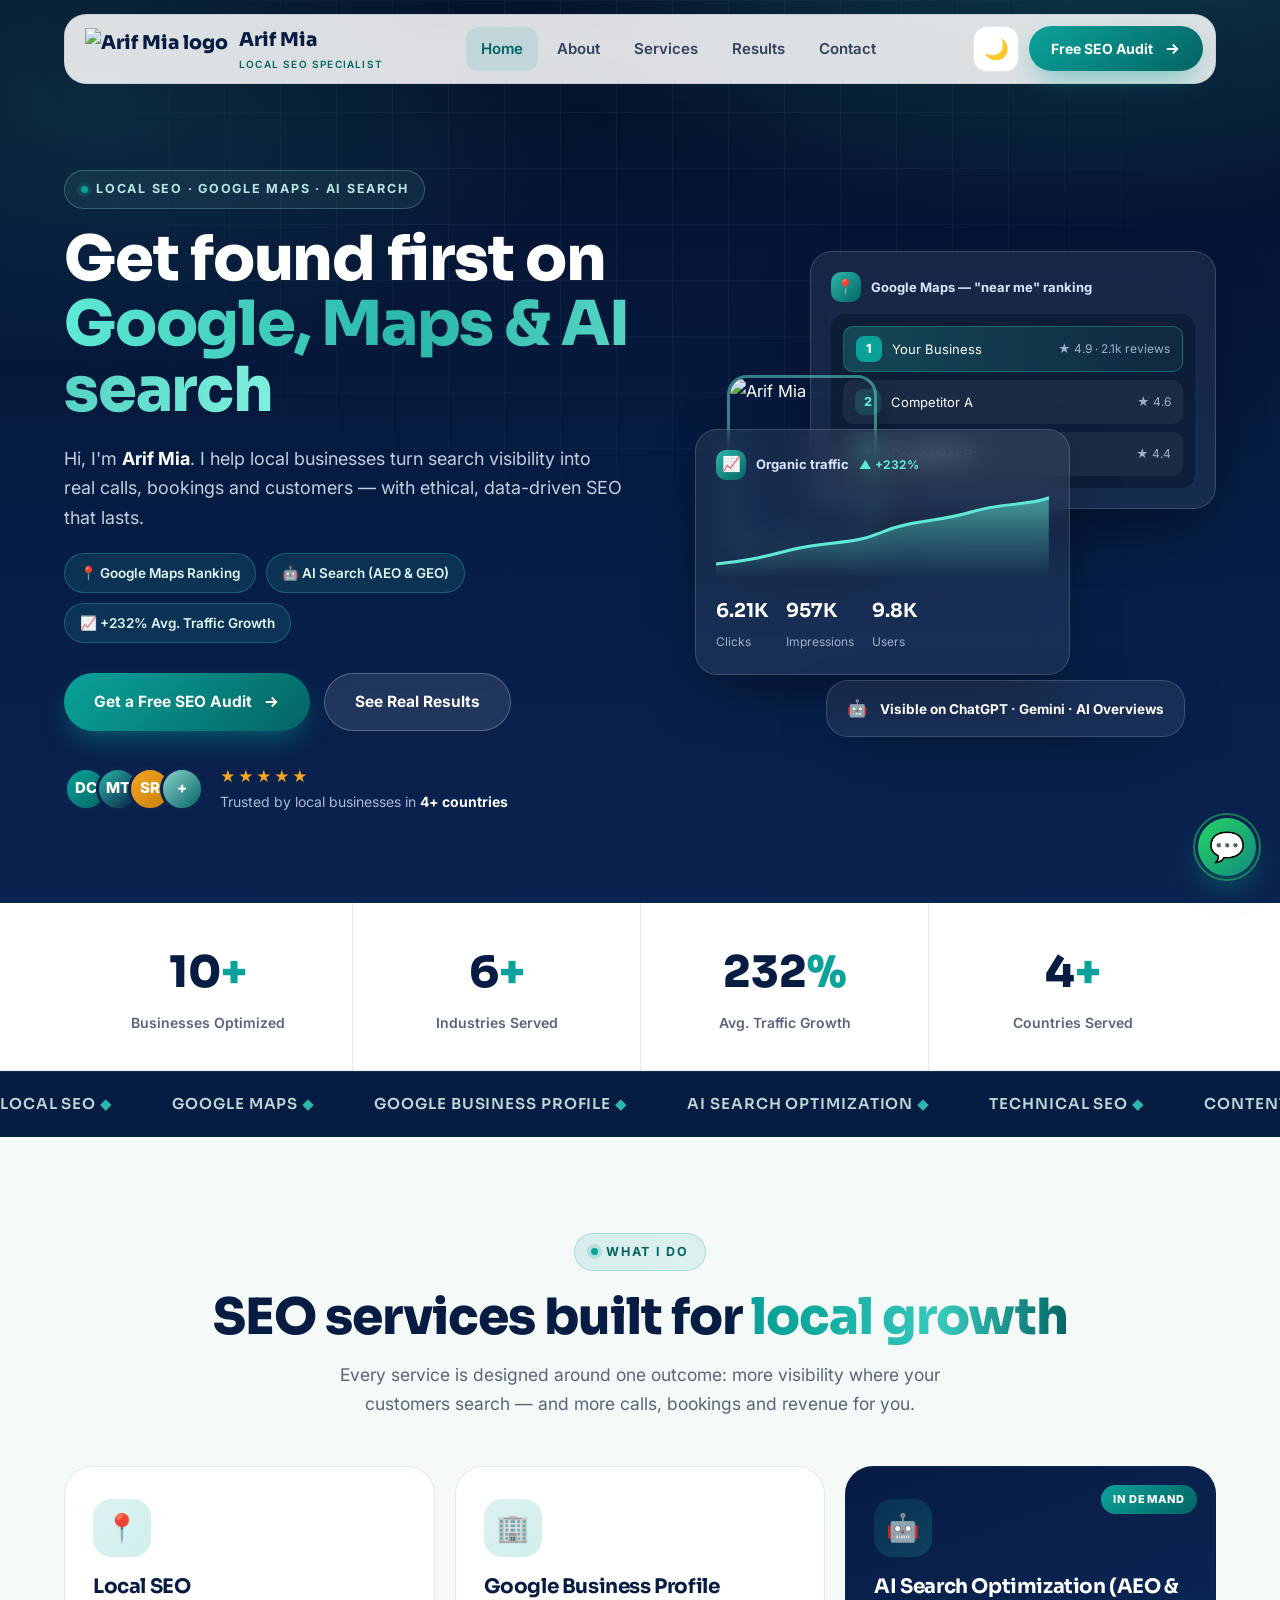
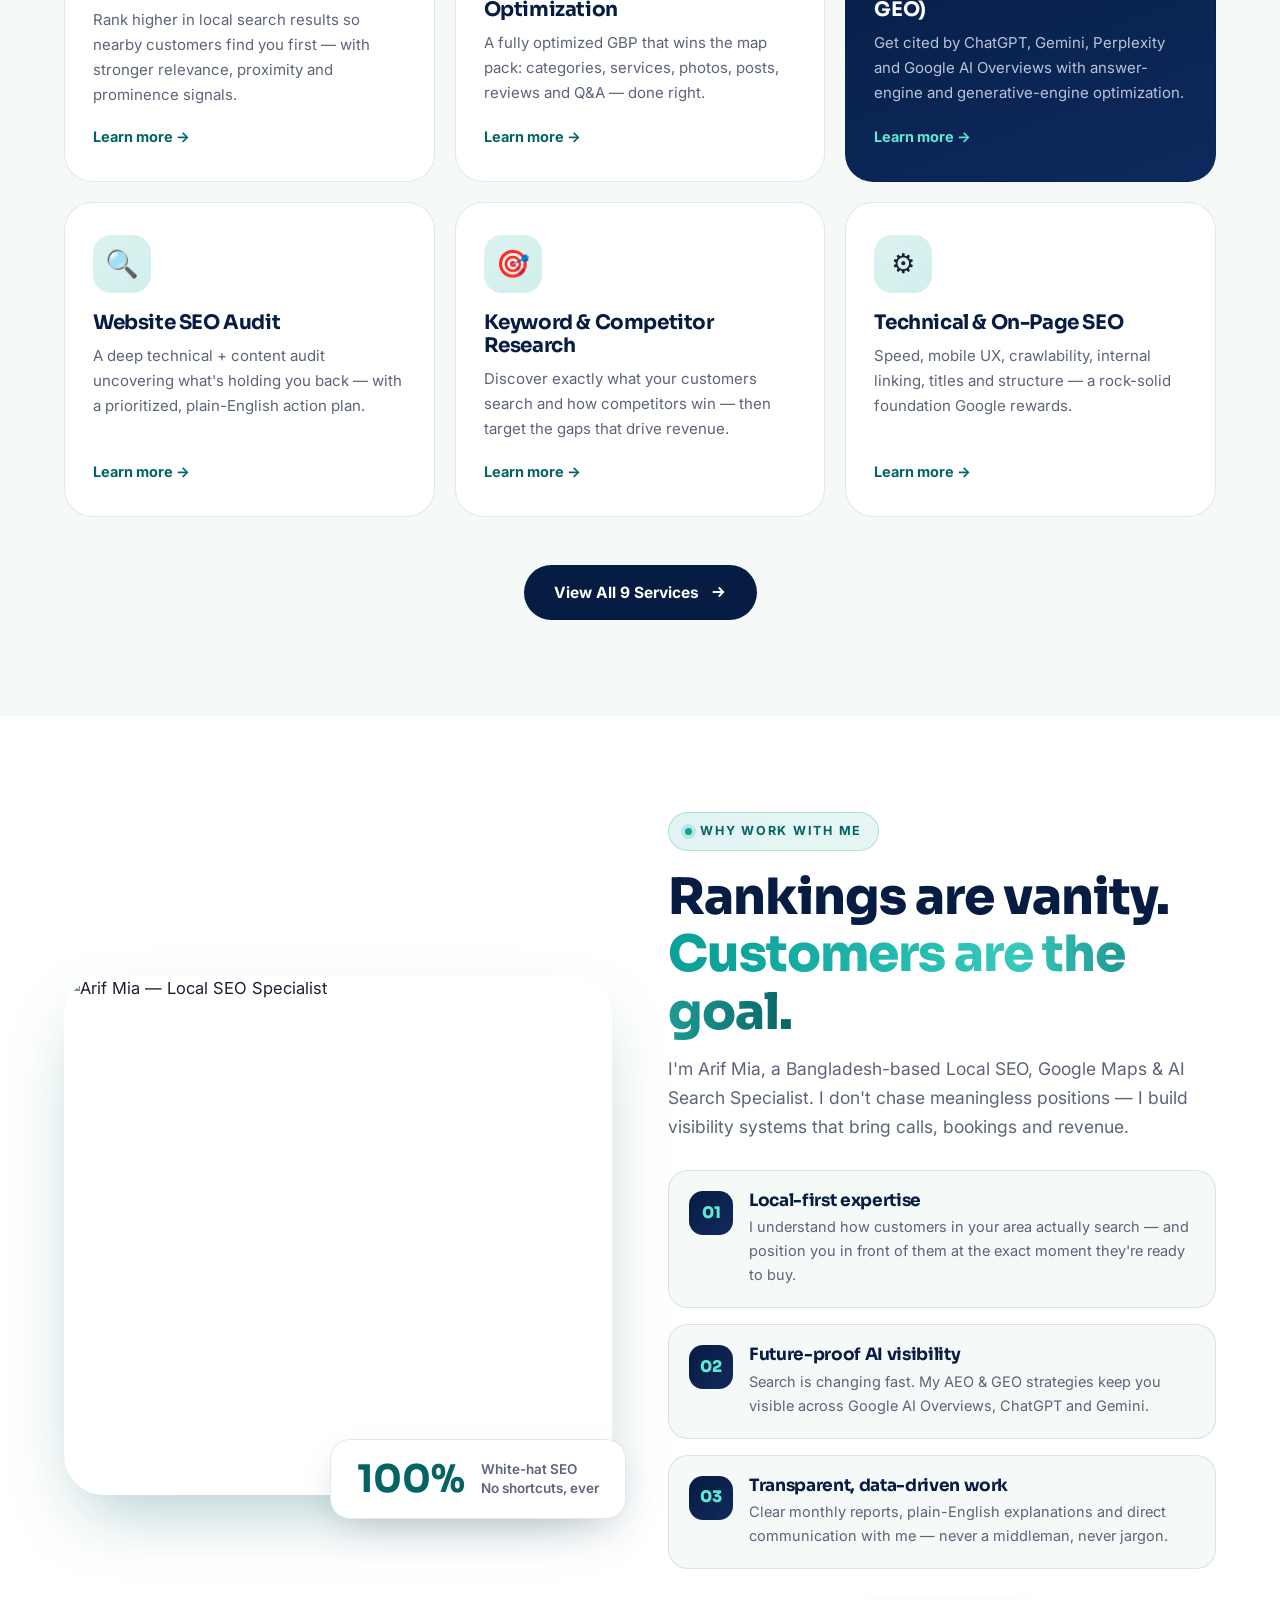
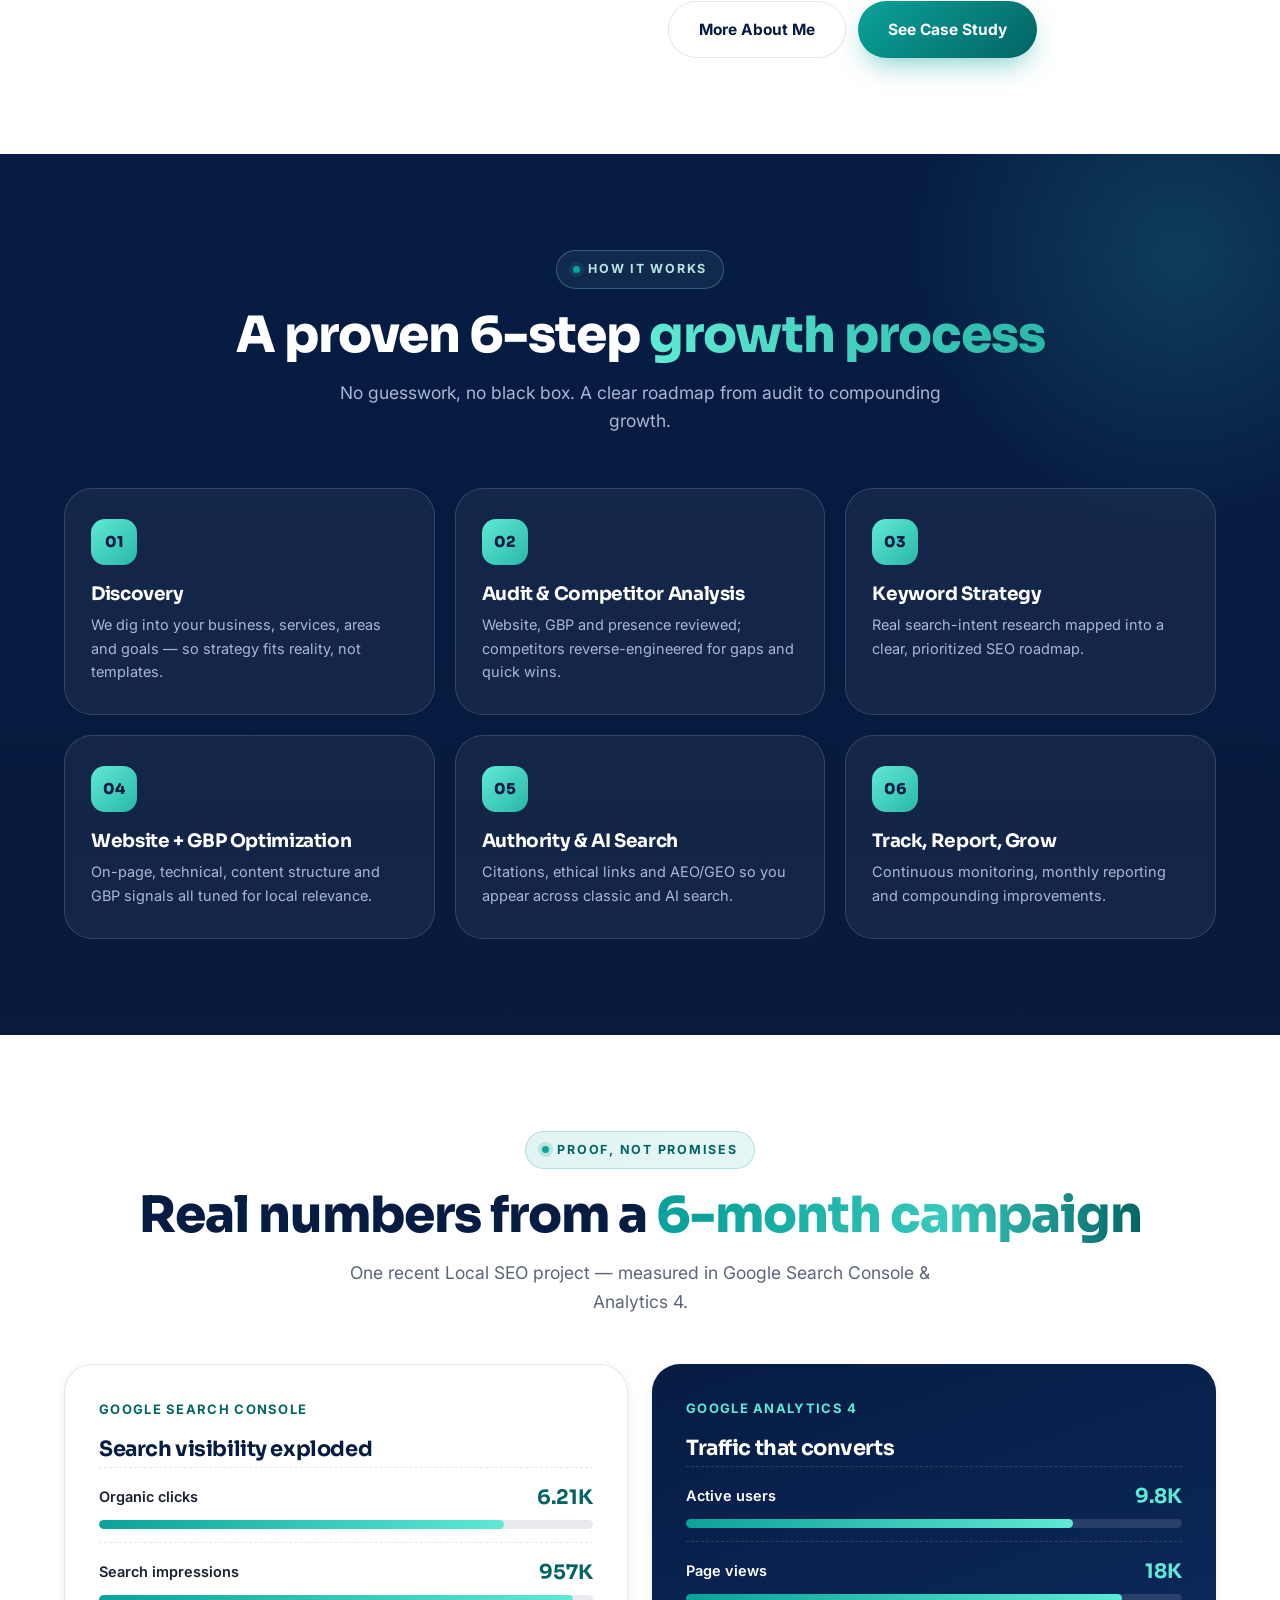
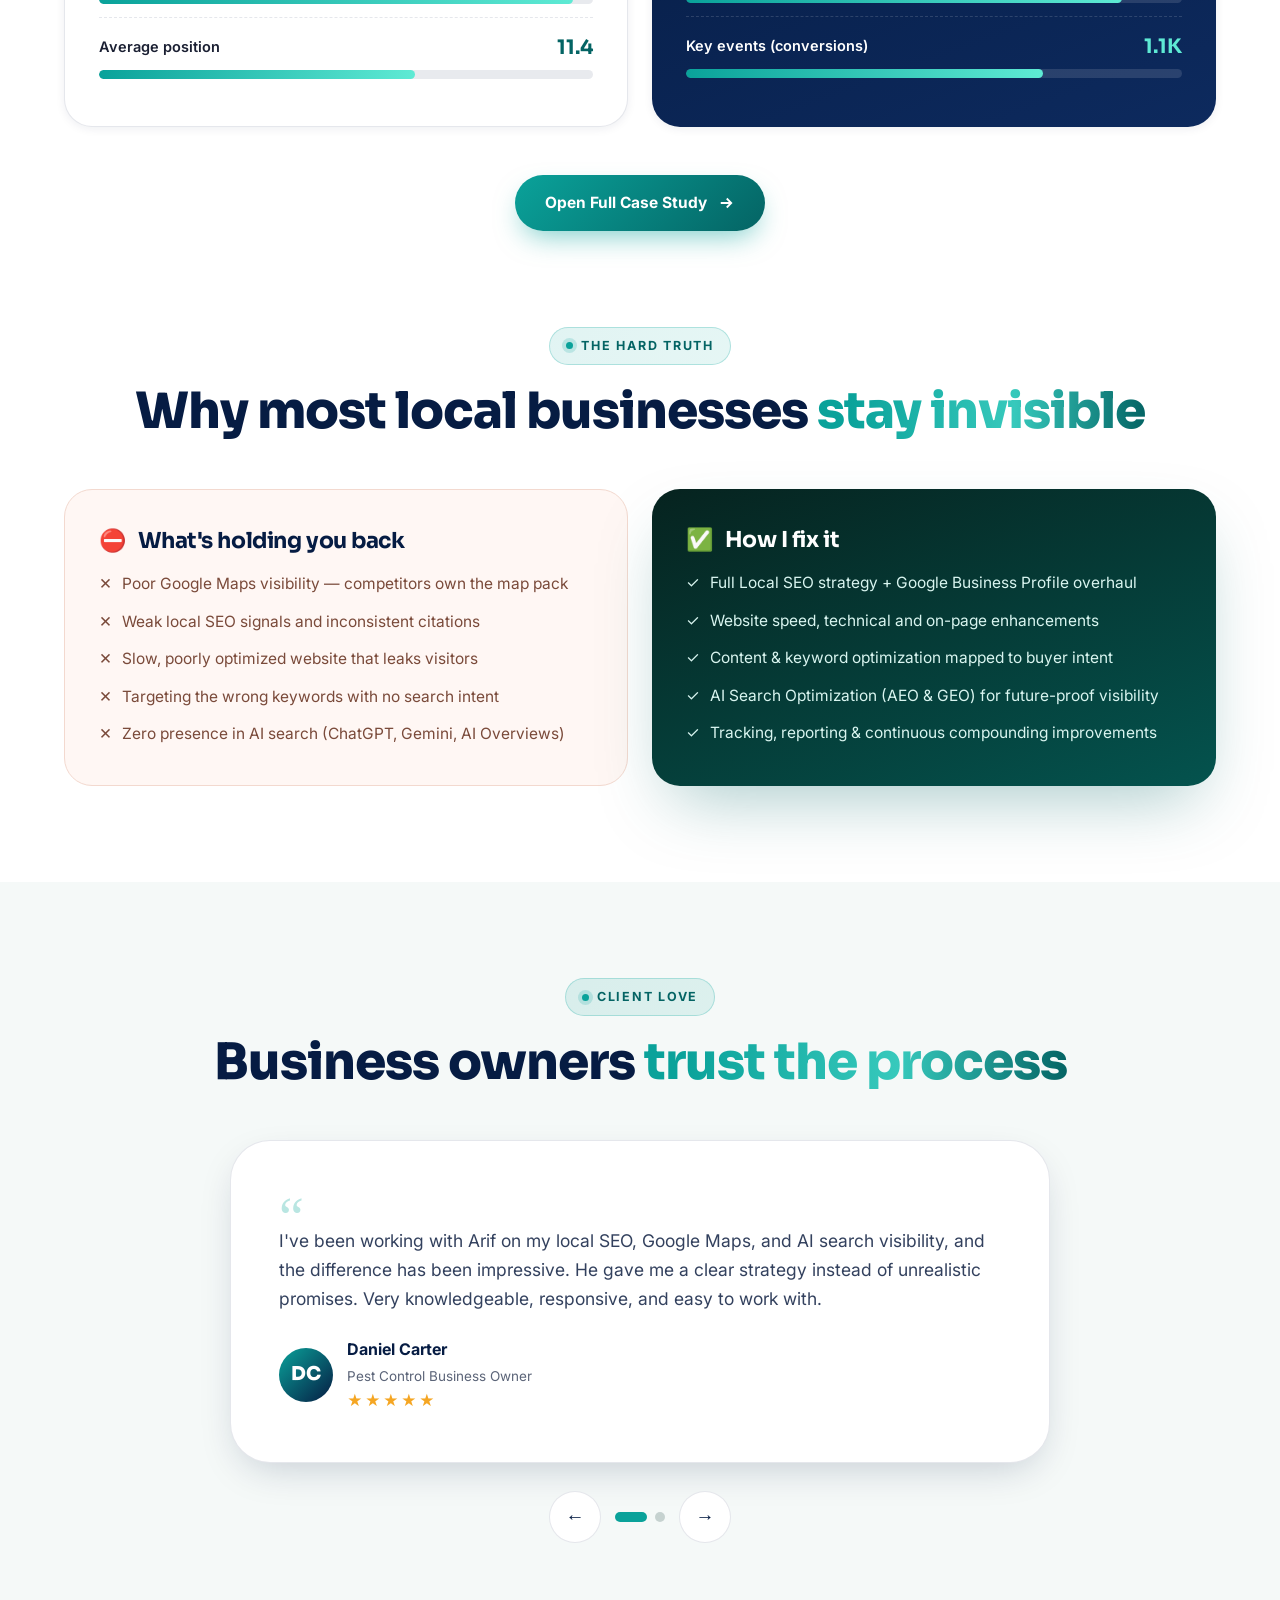
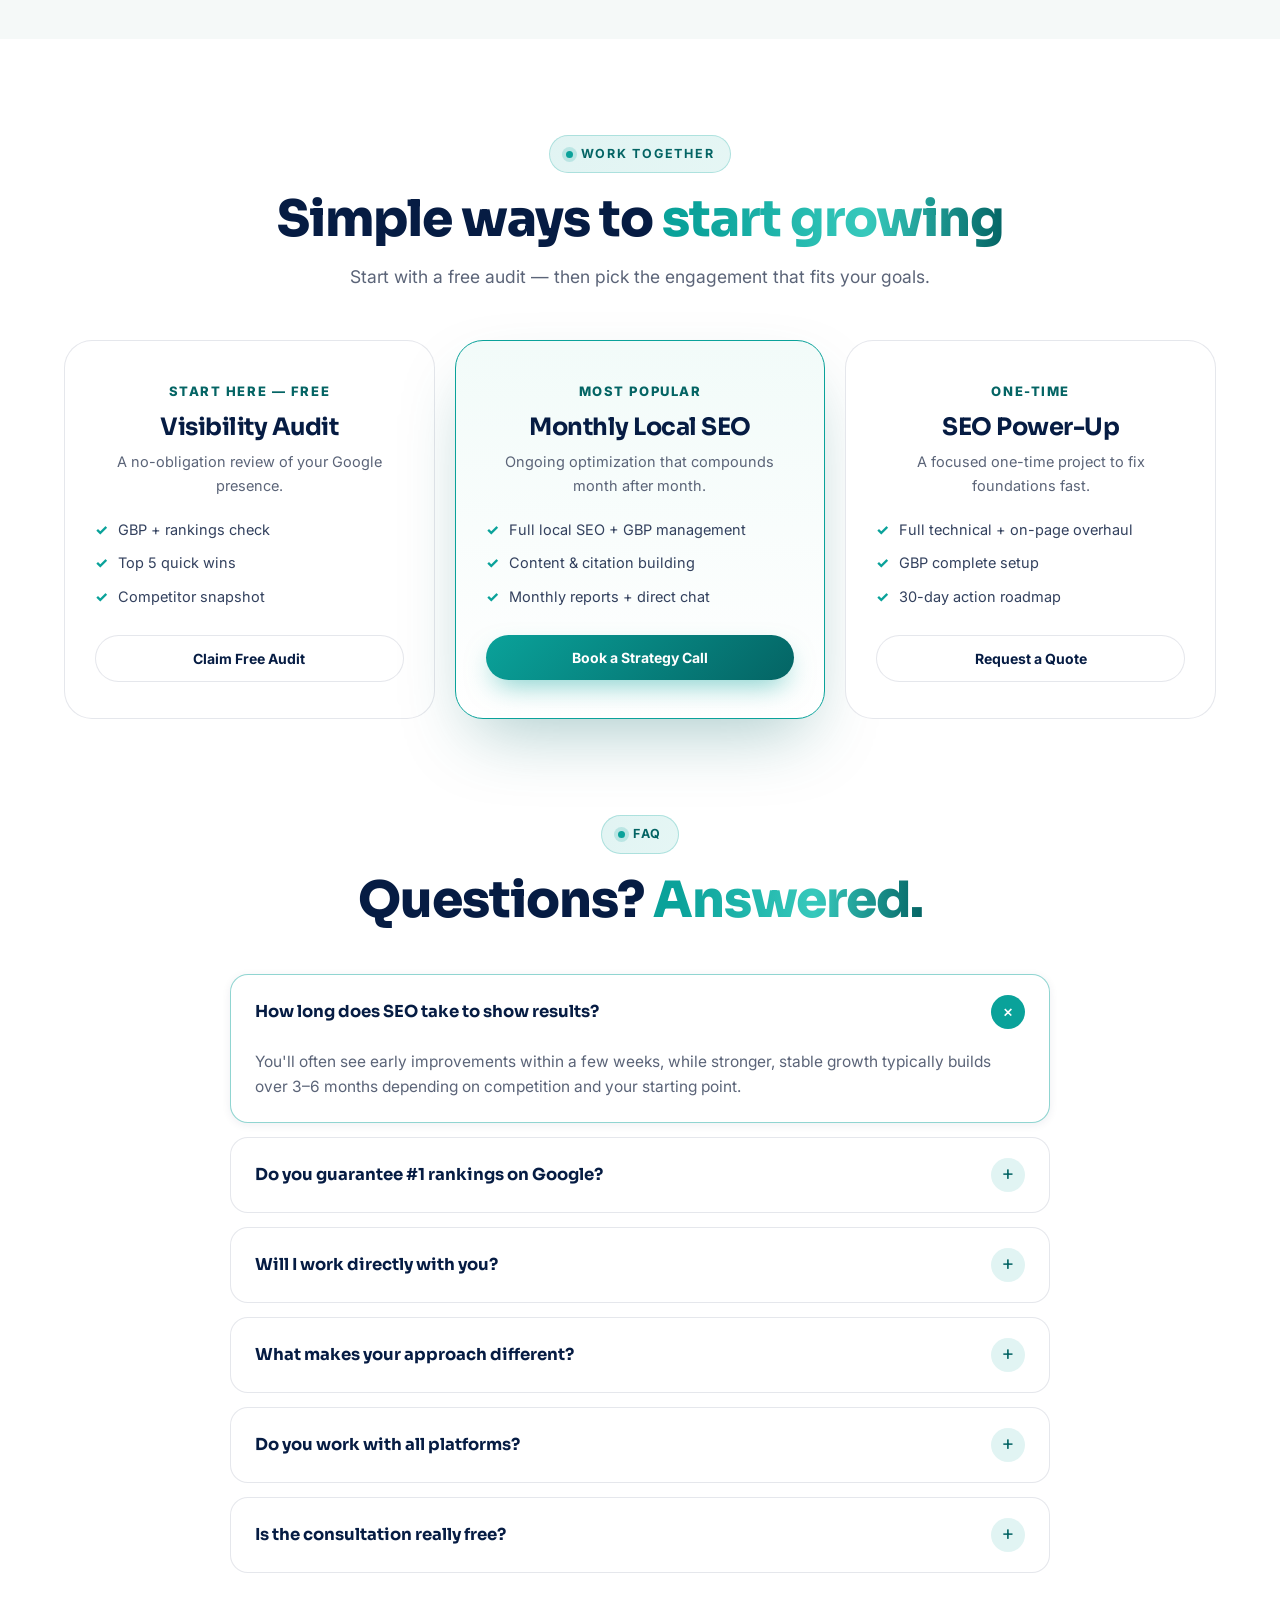
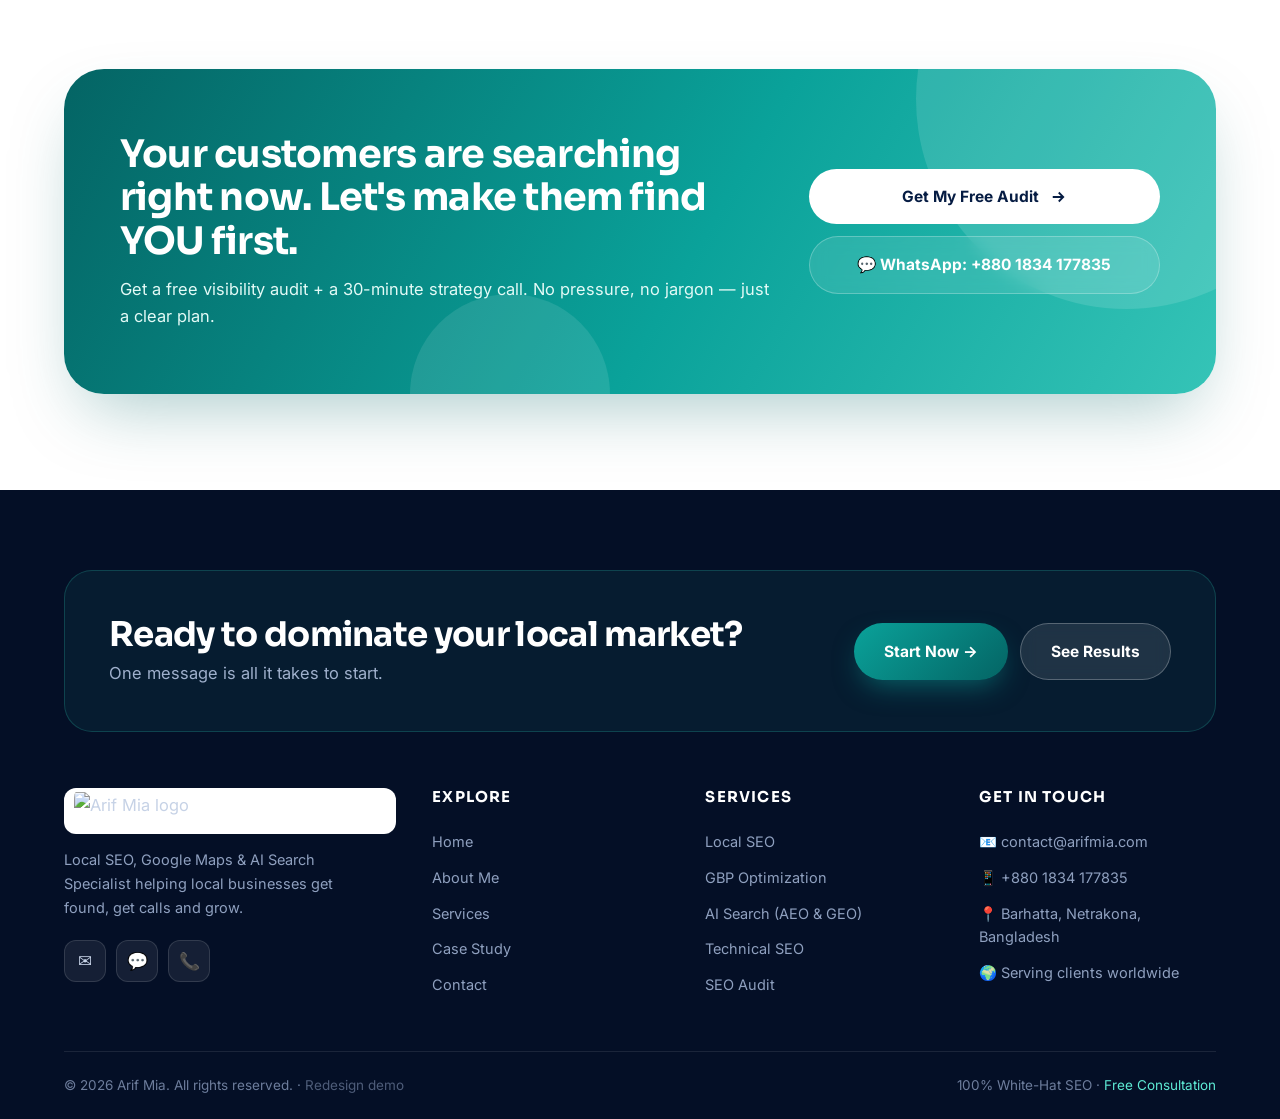
==== commit 7e65d380: "Add light/dark mode toggle across all pages - Sun/moon toggle in header + mobile drawer on every pag" ====
--- a/index.html
+++ b/index.html
@@ -10,6 +10,7 @@
 <link rel="preconnect" href="https://fonts.gstatic.com" crossorigin>
 <link href="https://fonts.googleapis.com/css2?family=Sora:wght@500;600;700;800&family=Inter:wght@400;500;600;700&display=swap" rel="stylesheet">
 <link rel="stylesheet" href="assets/css/style.css">
+<script>try{if(localStorage.getItem("arif-theme")==="dark")document.documentElement.setAttribute("data-theme","dark");}catch(e){}</script>
 <script type="application/ld+json">
 {"@context":"https://schema.org","@type":"ProfessionalService","name":"Arif Mia — Local SEO Specialist","description":"Local SEO, Google Maps and AI Search Optimization services.","email":"contact@arifmia.com","telephone":"+8801834177835","areaServed":"Worldwide","priceRange":"$$"}
 </script>
@@ -32,6 +33,7 @@
         <a href="contact.html">Contact</a>
       </nav>
       <div class="header-cta">
+        <button class="theme-toggle" aria-label="Toggle dark mode" aria-pressed="false"><span class="tt-moon">🌙</span><span class="tt-sun">☀️</span></button>
         <a href="contact.html" class="btn btn-primary btn-sm">Free SEO Audit
           <svg viewBox="0 0 24 24" fill="none" stroke="currentColor" stroke-width="2.4"><path d="M5 12h14M13 6l6 6-6 6"/></svg>
         </a>
@@ -52,6 +54,7 @@
     <a href="results.html">Results</a>
     <a href="contact.html">Contact</a>
     <div class="drawer-cta">
+      <button class="btn btn-ghost js-theme-btn">🌙 Dark mode</button>
       <a href="contact.html" class="btn btn-primary">Get Free SEO Audit</a>
       <a href="https://wa.me/8801834177835" target="_blank" rel="noopener" class="btn btn-ghost">WhatsApp Me</a>
     </div>
--- a/assets/css/style.css
+++ b/assets/css/style.css
@@ -401,6 +401,91 @@
   .exp-card{right:8px}
   .cta-band .btn{width:100%}
 }
+/* ---------- Theme toggle button ---------- */
+.theme-toggle{width:46px;height:46px;flex:none;border-radius:14px;border:1.5px solid var(--line);background:#fff;cursor:pointer;font-size:20px;display:inline-flex;align-items:center;justify-content:center;transition:.25s;line-height:1}
+.theme-toggle:hover{border-color:var(--teal);transform:translateY(-2px);box-shadow:var(--shadow-sm)}
+.theme-toggle .tt-sun{display:none}
+[data-theme="dark"] .theme-toggle{background:#0C1D3D;border-color:rgba(255,255,255,.18)}
+[data-theme="dark"] .theme-toggle .tt-sun{display:block}
+[data-theme="dark"] .theme-toggle .tt-moon{display:none}
+.js-theme-btn{width:100%}
+
+/* Smooth theme switching */
+body,.header-bar,.stats-band,.services-sec,.testi-sec,.serv-card,.why-item,.exp-card,.result-card,.shots figure,.ps-card,.engage,.faq,.form-card,.field input,.field select,.field textarea,.tool-chip,.svc-detail,.book-strip,.skill .track,.theme-toggle,.btn-outline,.testi-btn,.testi-dots button{transition:background-color .35s ease,color .35s ease,border-color .35s ease,box-shadow .3s ease,transform .25s ease,opacity .4s ease}
+.testi-card{transition:background-color .35s ease,color .35s ease,border-color .35s ease,opacity .5s ease,transform .5s cubic-bezier(.2,.8,.2,1)}
+
+/* ---------- Dark mode ---------- */
+[data-theme="dark"]{--muted:#9FB0CC;--line:rgba(255,255,255,.1)}
+[data-theme="dark"] body{background:#071226;color:#D7E2EE}
+[data-theme="dark"] h1,[data-theme="dark"] h2,[data-theme="dark"] h3,[data-theme="dark"] h4{color:#F0F6F4}
+[data-theme="dark"] .header-bar{background:rgba(9,22,48,.88);border-color:rgba(255,255,255,.1)}
+[data-theme="dark"] .brand{color:#fff}
+[data-theme="dark"] .brand small{color:#7ef0dd}
+[data-theme="dark"] .nav-links a{color:#C4D2E8}
+[data-theme="dark"] .nav-links a:hover{color:#5eead4;background:rgba(43,183,169,.14)}
+[data-theme="dark"] .nav-links a.active{color:#5eead4;background:rgba(43,183,169,.16)}
+[data-theme="dark"] .eyebrow{color:#7ef0dd}
+[data-theme="dark"] .btn-outline{background:transparent;color:#EAF1F0;border-color:rgba(255,255,255,.25)}
+[data-theme="dark"] .btn-outline:hover{border-color:var(--teal-bright);color:#5eead4}
+[data-theme="dark"] .stats-band{background:#071226}
+[data-theme="dark"] .stat b{color:#fff}
+[data-theme="dark"] .services-sec,[data-theme="dark"] .testi-sec{background:#081426}
+[data-theme="dark"] .serv-card{background:#0C1D3D;border-color:rgba(255,255,255,.1)}
+[data-theme="dark"] .serv-card p{color:#9FB0CC}
+[data-theme="dark"] .serv-card .more{color:#5eead4}
+[data-theme="dark"] .why-item{background:#0C1D3D;border-color:rgba(255,255,255,.1)}
+[data-theme="dark"] .why-item:hover{background:#10254a}
+[data-theme="dark"] .why-item p{color:#9FB0CC}
+[data-theme="dark"] .exp-card{background:#0C1D3D;border-color:rgba(255,255,255,.12)}
+[data-theme="dark"] .exp-card b{color:#5eead4}
+[data-theme="dark"] .exp-card span{color:#9FB0CC}
+[data-theme="dark"] .process-sec{background:linear-gradient(180deg,#040c1e 0%,#071233 100%)}
+[data-theme="dark"] .result-card{background:#0C1D3D;border-color:rgba(255,255,255,.1)}
+[data-theme="dark"] .result-card .plat{color:#5eead4}
+[data-theme="dark"] .result-card .metric{border-color:rgba(255,255,255,.14)}
+[data-theme="dark"] .result-card .metric label{color:#D7E2EE}
+[data-theme="dark"] .result-card .metric b{color:#5eead4}
+[data-theme="dark"] .result-card .bar{background:rgba(255,255,255,.12)}
+[data-theme="dark"] .shots figure{background:#0C1D3D;border-color:rgba(255,255,255,.1)}
+[data-theme="dark"] .shots figcaption{color:#9FB0CC;border-color:rgba(255,255,255,.1)}
+[data-theme="dark"] .testi-card{background:#0C1D3D;border-color:rgba(255,255,255,.1)}
+[data-theme="dark"] .testi-card .q{color:rgba(94,234,212,.22)}
+[data-theme="dark"] .testi-card blockquote{color:#C4D2E8}
+[data-theme="dark"] .testi-who b{color:#fff}
+[data-theme="dark"] .testi-who span{color:#9FB0CC}
+[data-theme="dark"] .testi-btn{background:transparent;border-color:rgba(255,255,255,.2);color:#fff}
+[data-theme="dark"] .testi-btn:hover{background:var(--teal);border-color:var(--teal)}
+[data-theme="dark"] .testi-dots button{background:#2a3c63}
+[data-theme="dark"] .testi-dots button.on{background:var(--teal-bright)}
+[data-theme="dark"] .ps-card.bad{background:rgba(120,60,40,.14);border-color:rgba(255,150,120,.25)}
+[data-theme="dark"] .ps-card.bad h3{color:#FFD9C9}
+[data-theme="dark"] .ps-card.bad li{color:#D89F86}
+[data-theme="dark"] .engage{background:#0C1D3D;border-color:rgba(255,255,255,.12)}
+[data-theme="dark"] .engage p{color:#9FB0CC}
+[data-theme="dark"] .engage ul li{color:#C4D2E8}
+[data-theme="dark"] .engage.hot{background:linear-gradient(180deg,#0a2b28,#0C1D3D);border-color:var(--teal)}
+[data-theme="dark"] .faq{background:#0C1D3D;border-color:rgba(255,255,255,.1)}
+[data-theme="dark"] .faq .a p{color:#9FB0CC}
+[data-theme="dark"] .faq .plus{background:rgba(43,183,169,.16);color:#5eead4}
+[data-theme="dark"] .about-imgs .img2{border-color:#0B1A36}
+[data-theme="dark"] .skill .track{background:rgba(255,255,255,.1)}
+[data-theme="dark"] .tool-chip{background:#0C1D3D;border-color:rgba(255,255,255,.12);color:#fff}
+[data-theme="dark"] .tl-item p{color:#9FB0CC}
+[data-theme="dark"] .form-card{background:#0C1D3D;border-color:rgba(255,255,255,.1)}
+[data-theme="dark"] .form-card>p{color:#9FB0CC}
+[data-theme="dark"] .field input,[data-theme="dark"] .field select,[data-theme="dark"] .field textarea{background:#081426;border-color:#22345c;color:#fff}
+[data-theme="dark"] .field select option{background:#0C1D3D;color:#fff}
+[data-theme="dark"] .field input:focus,[data-theme="dark"] .field select:focus,[data-theme="dark"] .field textarea:focus{background:#0a1a38}
+[data-theme="dark"] .field input::placeholder,[data-theme="dark"] .field textarea::placeholder{color:#5f7092}
+[data-theme="dark"] .form-note{color:#9FB0CC}
+[data-theme="dark"] .book-strip{background:linear-gradient(120deg,rgba(10,162,154,.16),rgba(10,162,154,.06))}
+[data-theme="dark"] .book-strip p{color:#9FB0CC}
+[data-theme="dark"] .svc-detail{background:#0C1D3D;border-color:rgba(255,255,255,.1)}
+[data-theme="dark"] .svc-detail p{color:#9FB0CC}
+[data-theme="dark"] .svc-detail .svc-tags span{background:rgba(43,183,169,.14);color:#5eead4;border-color:rgba(43,183,169,.3)}
+[data-theme="dark"] .drawer-panel{background:#050f28}
+[data-theme="dark"] .to-top{background:#0C1D3D}
+
 @media(prefers-reduced-motion:reduce){
   *,*::before,*::after{animation-duration:.01ms!important;transition-duration:.01ms!important}
   html{scroll-behavior:auto}
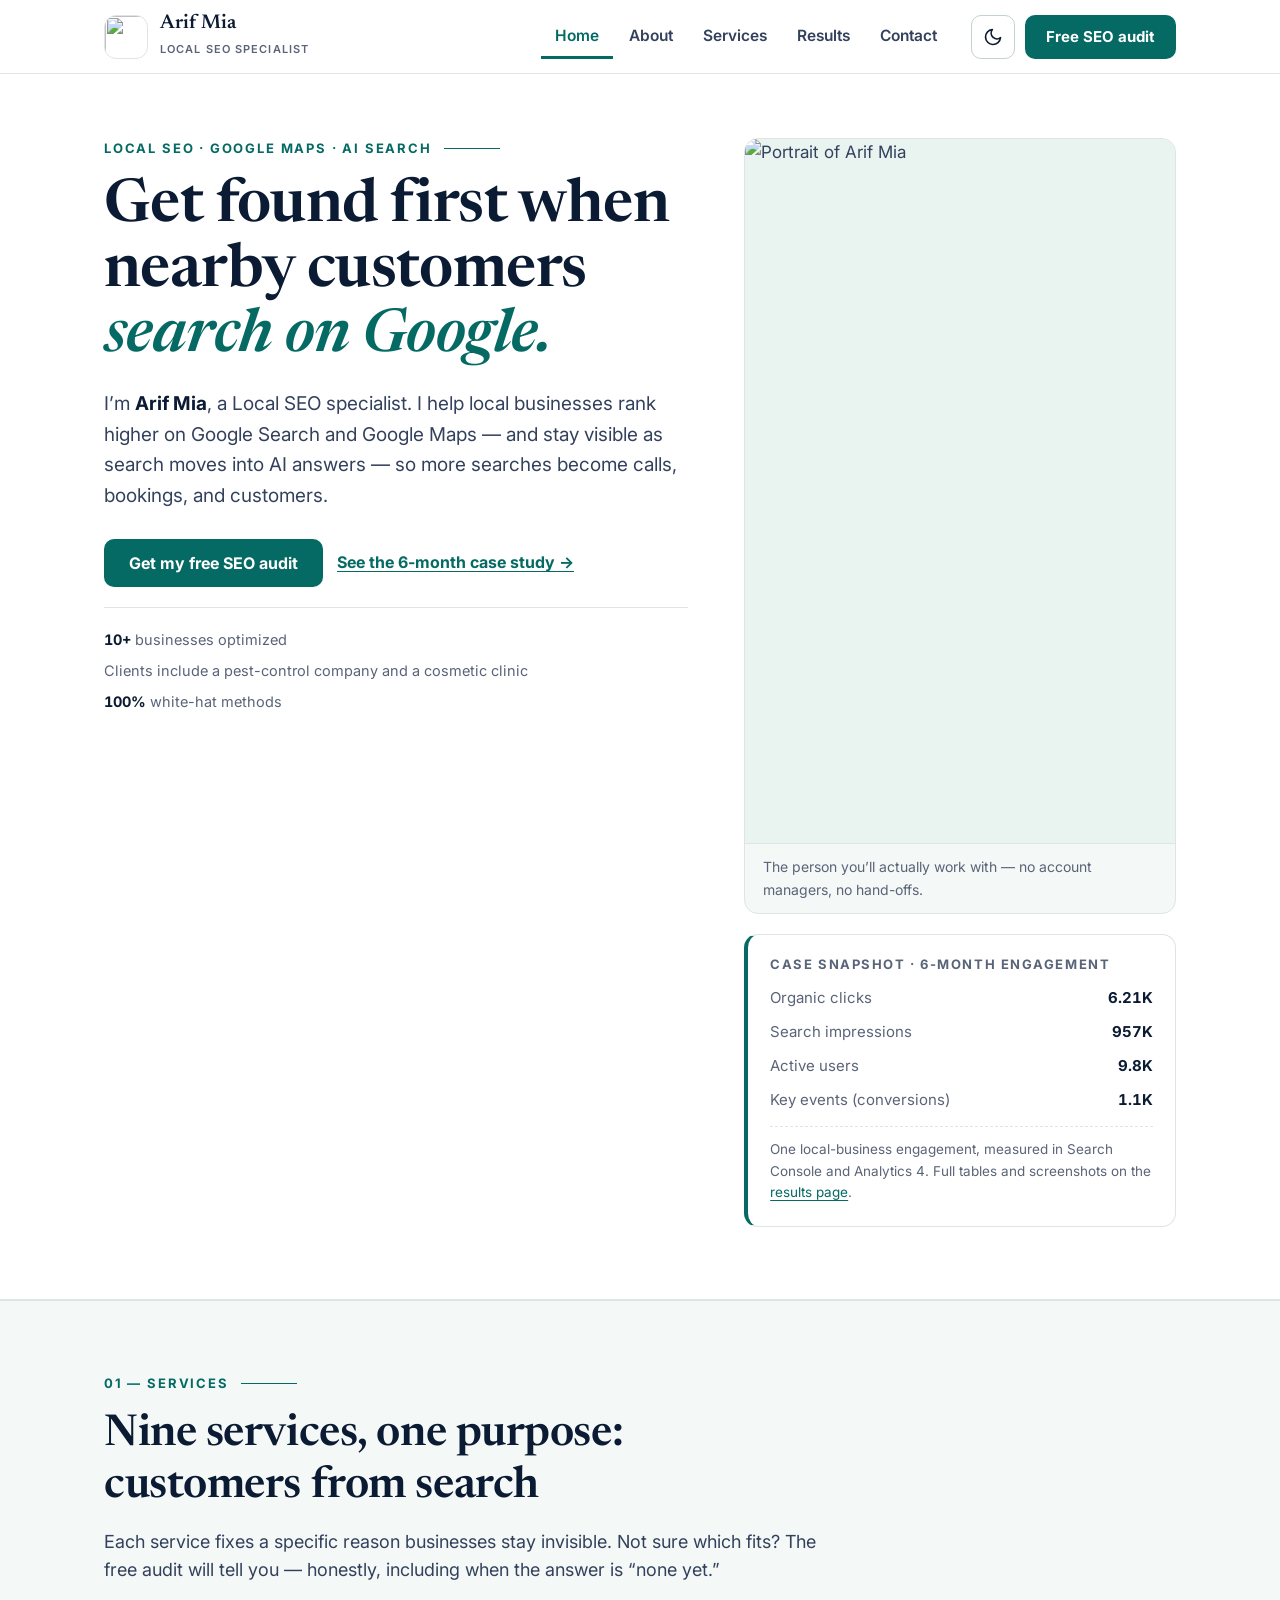
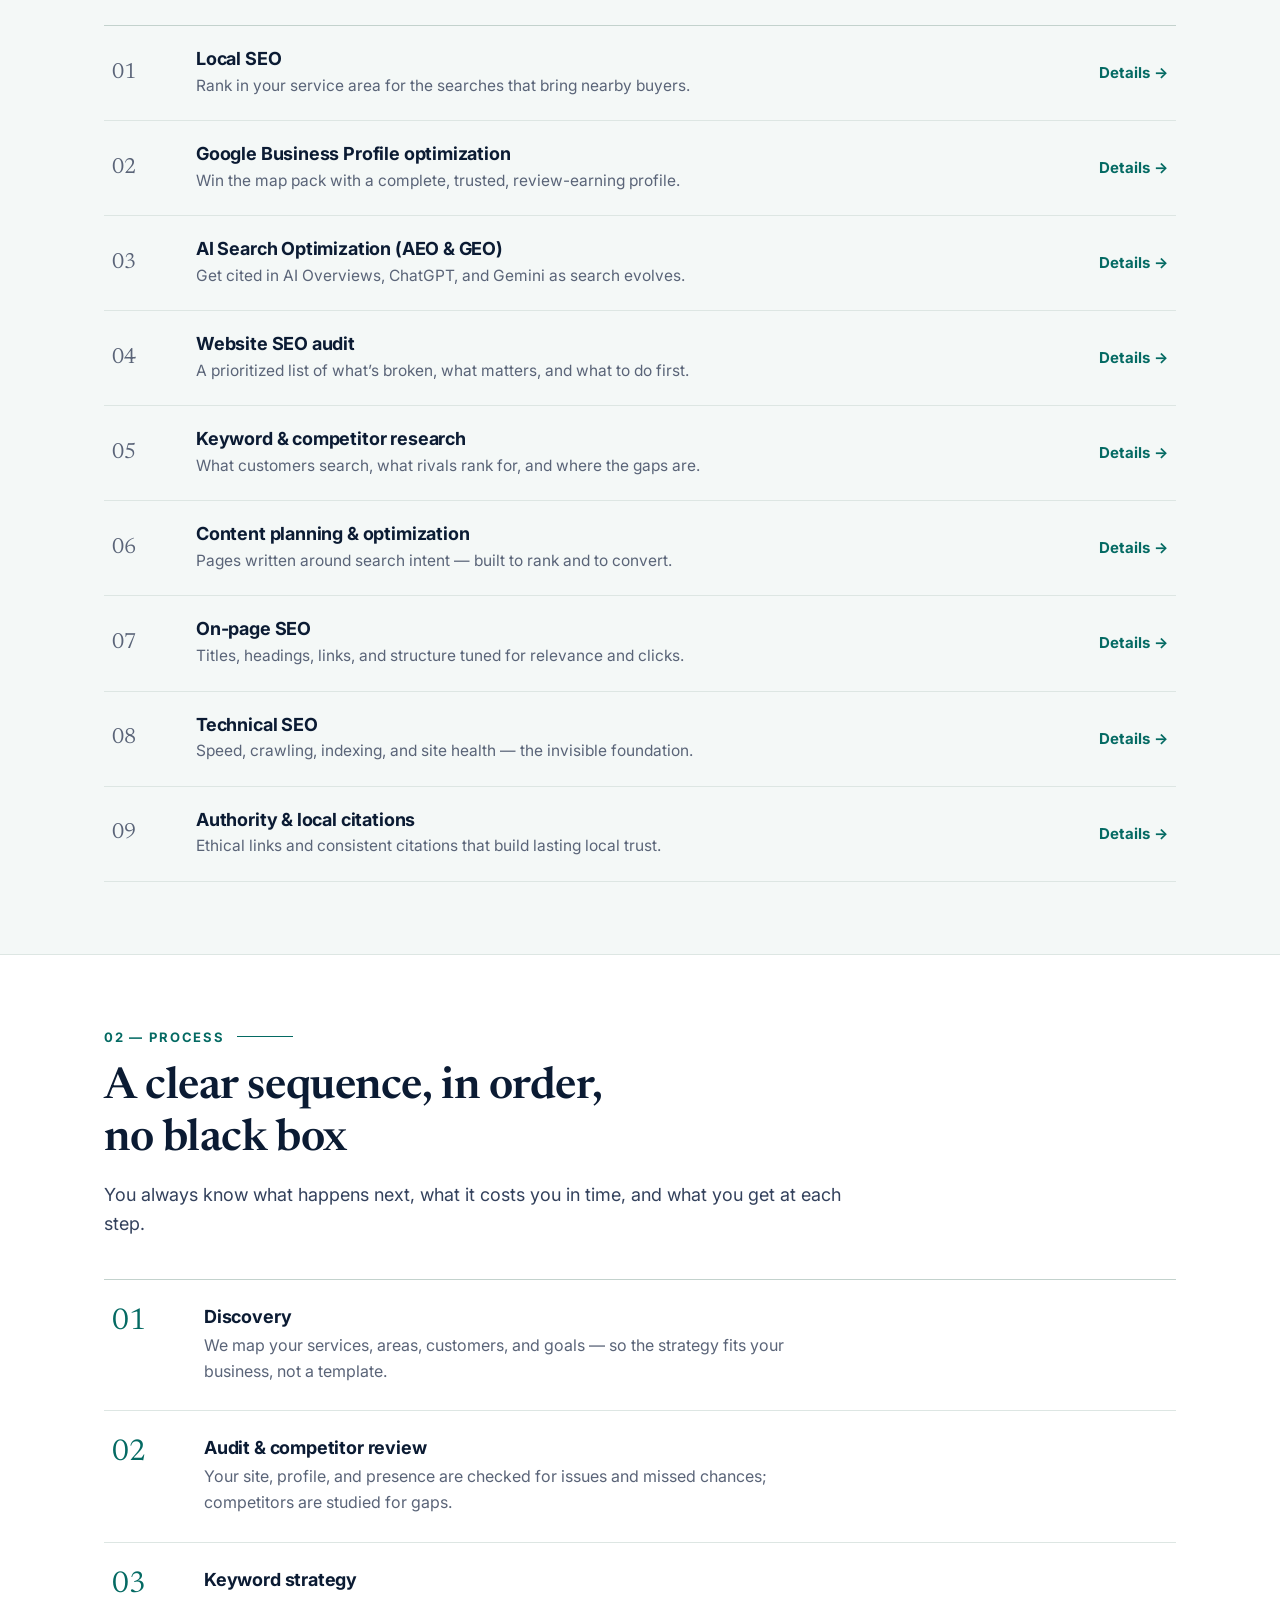
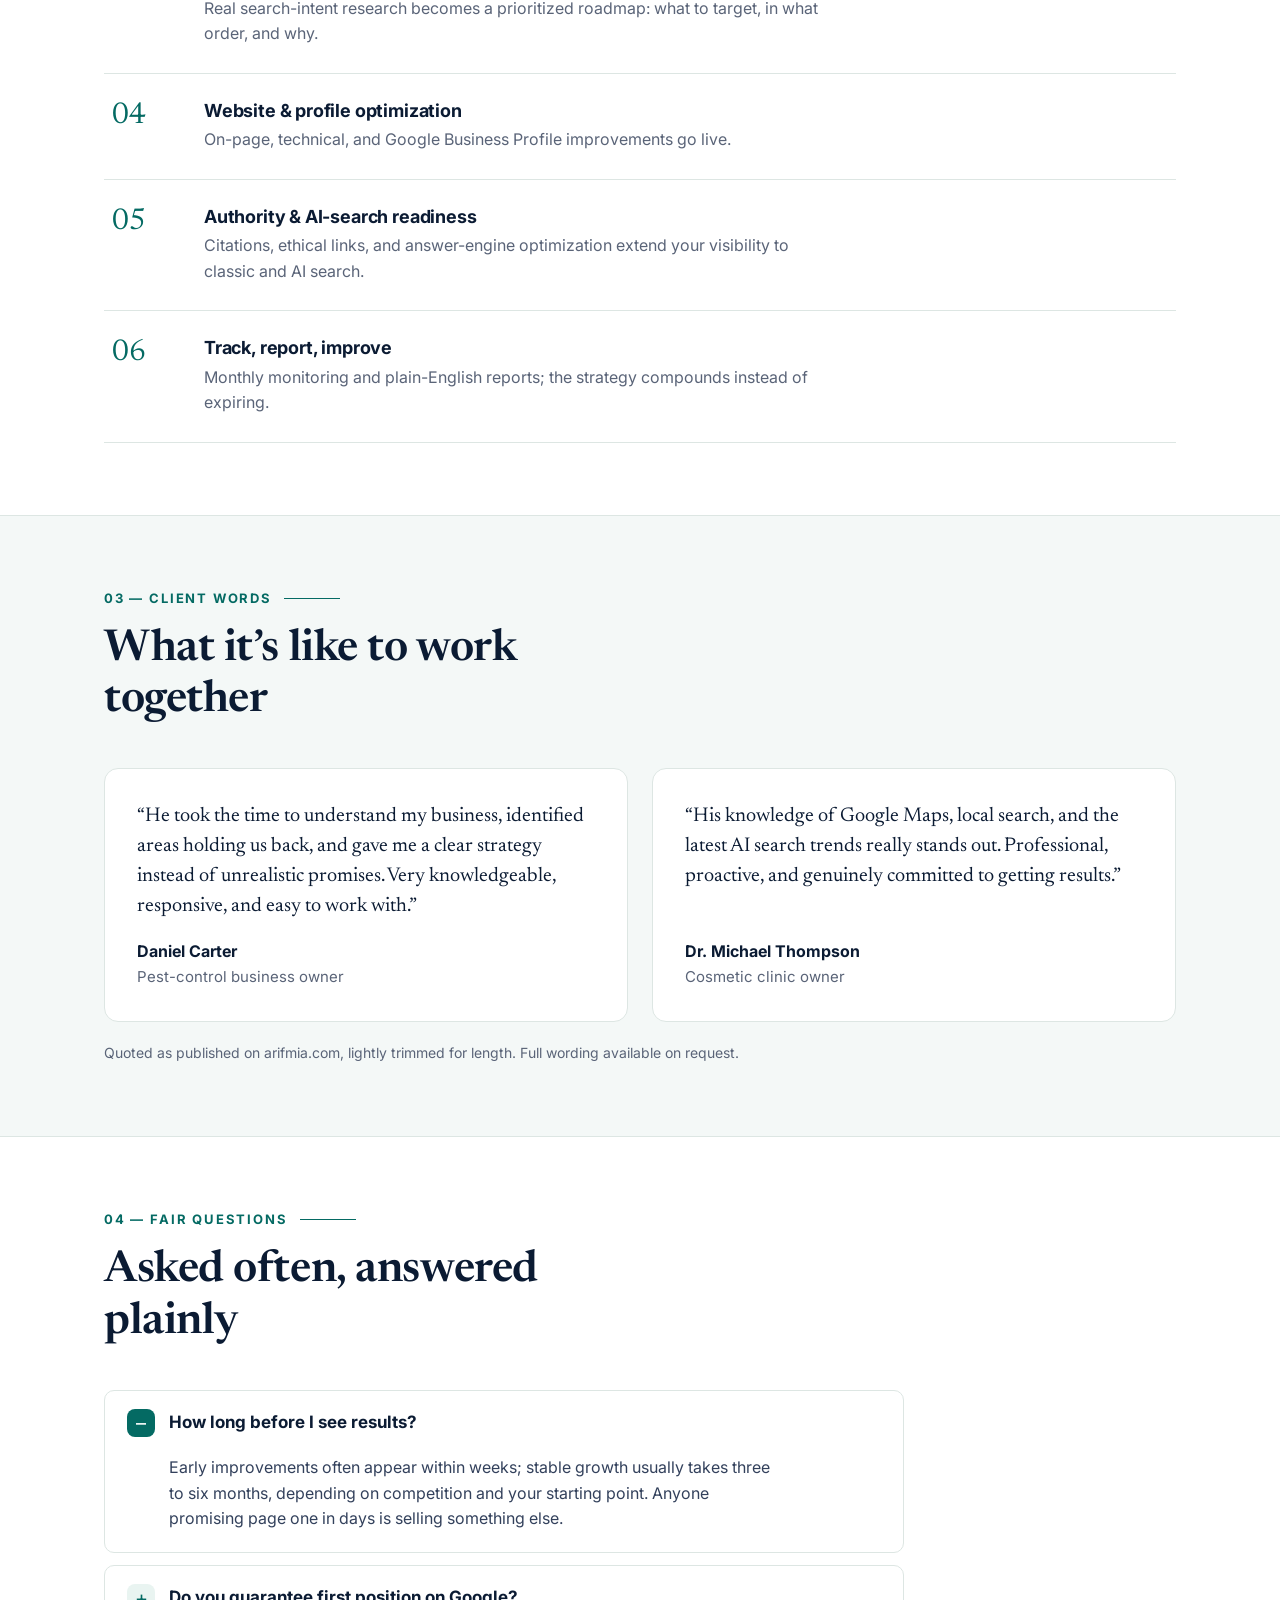
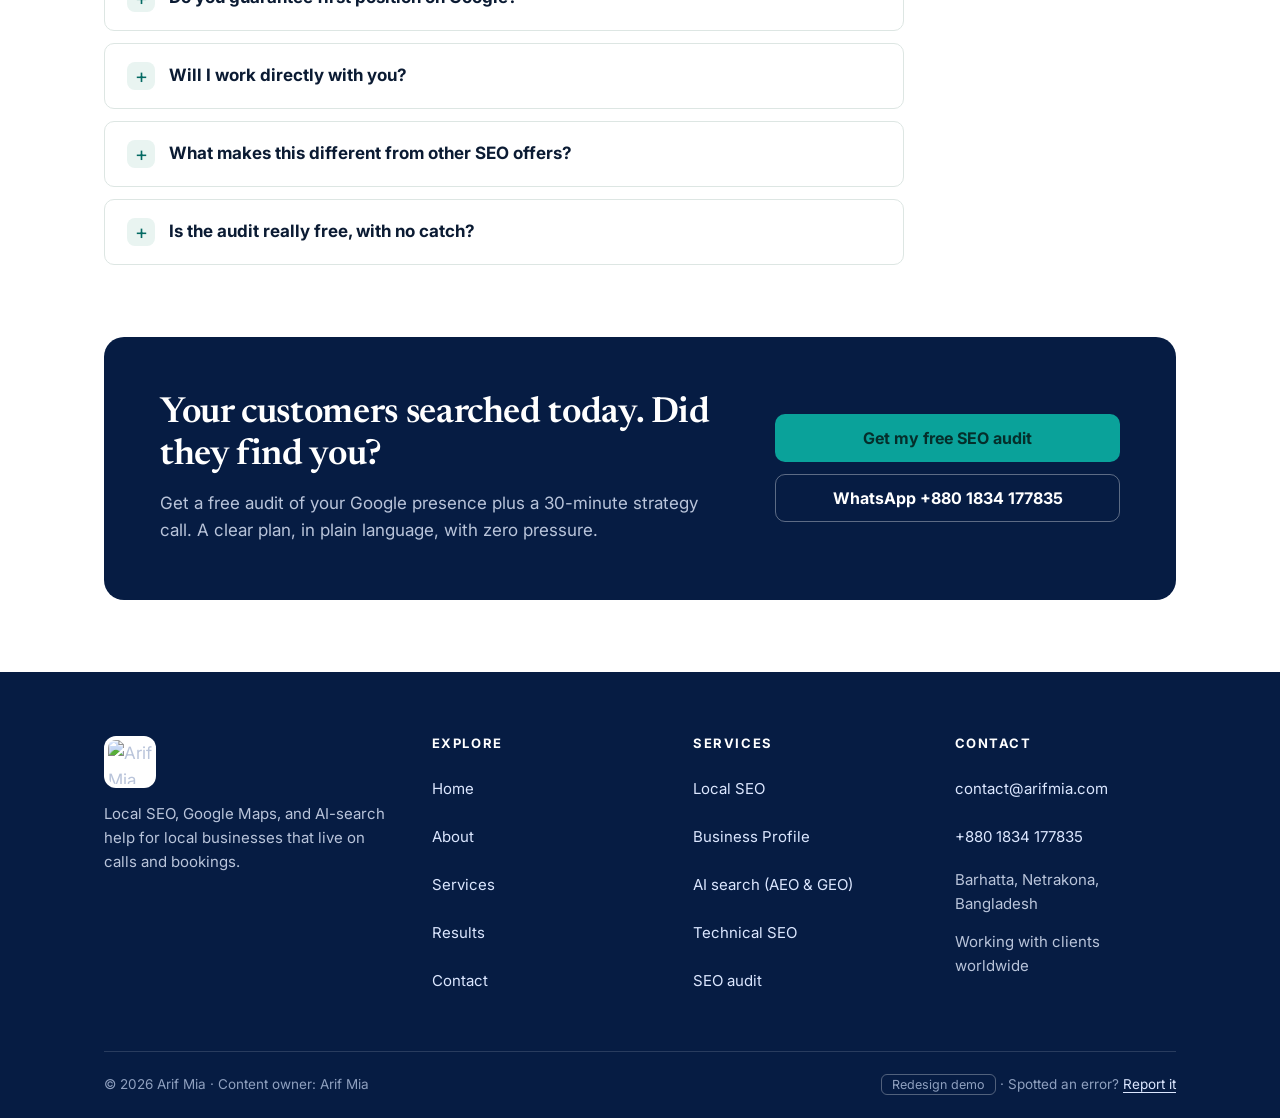
==== commit c61aa1d3: "Rebuild entire site as evidence-led editorial design (per fix500 + design refs) - Add DESIGN.md: bri" ====
--- a/index.html
+++ b/index.html
@@ -3,418 +3,257 @@
 <head>
 <meta charset="UTF-8">
 <meta name="viewport" content="width=device-width, initial-scale=1.0">
-<title>Arif Mia | Local SEO, Google Maps & AI Search Specialist</title>
-<meta name="description" content="Arif Mia helps local businesses rank higher on Google Search, Google Maps and AI-powered search — turning visibility into calls, leads and customers.">
+<title>Arif Mia — Local SEO, Google Maps &amp; AI Search Specialist</title>
+<meta name="description" content="Arif Mia helps local businesses rank higher on Google Search and Google Maps, and stay visible in AI answers — turning searches into calls and customers. Free SEO audit.">
+<meta property="og:title" content="Arif Mia — Local SEO, Google Maps & AI Search Specialist">
+<meta property="og:description" content="Practical Local SEO that turns Google visibility into calls and customers. Start with a free audit.">
+<meta property="og:type" content="website">
 <link rel="icon" href="https://arifmia.com/wp-content/uploads/2026/06/arif-mia-logo.png-removebg-preview.png">
 <link rel="preconnect" href="https://fonts.googleapis.com">
 <link rel="preconnect" href="https://fonts.gstatic.com" crossorigin>
-<link href="https://fonts.googleapis.com/css2?family=Sora:wght@500;600;700;800&family=Inter:wght@400;500;600;700&display=swap" rel="stylesheet">
+<link href="https://fonts.googleapis.com/css2?family=Newsreader:ital,opsz,wght@0,6..72,500;0,6..72,600;1,6..72,500&family=Inter:wght@400;500;600;700&display=swap" rel="stylesheet">
 <link rel="stylesheet" href="assets/css/style.css">
-<script>try{if(localStorage.getItem("arif-theme")==="dark")document.documentElement.setAttribute("data-theme","dark");}catch(e){}</script>
+<script>try{var t=localStorage.getItem("arif-theme");if(t==="dark"||t==="light")document.documentElement.setAttribute("data-theme",t);}catch(e){}</script>
+<noscript><style>@media(max-width:960px){.mobile-nav{display:block}.menu-button{display:none}}</style></noscript>
 <script type="application/ld+json">
-{"@context":"https://schema.org","@type":"ProfessionalService","name":"Arif Mia — Local SEO Specialist","description":"Local SEO, Google Maps and AI Search Optimization services.","email":"contact@arifmia.com","telephone":"+8801834177835","areaServed":"Worldwide","priceRange":"$$"}
+{"@context":"https://schema.org","@type":"ProfessionalService","name":"Arif Mia — Local SEO Specialist","description":"Local SEO, Google Maps and AI Search Optimization for local businesses.","email":"contact@arifmia.com","telephone":"+8801834177835","areaServed":"Worldwide","priceRange":"$$"}
 </script>
 </head>
 <body>
-
-<!-- ================= HEADER ================= -->
+<a class="skip" href="#main">Skip to main content</a>
+
 <header class="site-header">
-  <div class="header-inner">
-    <div class="header-bar">
-      <a class="brand" href="index.html" aria-label="Arif Mia home">
-        <img src="https://arifmia.com/wp-content/uploads/2026/06/arif-mia-logo.png-removebg-preview.png" alt="Arif Mia logo">
-        <span>Arif Mia<small>Local SEO Specialist</small></span>
-      </a>
-      <nav class="nav-links" aria-label="Primary">
-        <a href="index.html">Home</a>
-        <a href="about.html">About</a>
-        <a href="services.html">Services</a>
-        <a href="results.html">Results</a>
-        <a href="contact.html">Contact</a>
-      </nav>
-      <div class="header-cta">
-        <button class="theme-toggle" aria-label="Toggle dark mode" aria-pressed="false"><span class="tt-moon">🌙</span><span class="tt-sun">☀️</span></button>
-        <a href="contact.html" class="btn btn-primary btn-sm">Free SEO Audit
-          <svg viewBox="0 0 24 24" fill="none" stroke="currentColor" stroke-width="2.4"><path d="M5 12h14M13 6l6 6-6 6"/></svg>
-        </a>
-        <button class="hamburger" data-open-drawer aria-label="Open menu"><span></span><span></span><span></span></button>
-      </div>
+  <div class="header-bar">
+    <a class="brand" href="index.html" aria-label="Arif Mia — home">
+      <img src="https://arifmia.com/wp-content/uploads/2026/06/arif-mia-logo.png-removebg-preview.png" alt="" width="44" height="44">
+      <span><b>Arif Mia</b><small>Local SEO Specialist</small></span>
+    </a>
+    <nav class="site-nav" aria-label="Primary">
+      <ul>
+        <li><a href="index.html" aria-current="page">Home</a></li>
+        <li><a href="about.html">About</a></li>
+        <li><a href="services.html">Services</a></li>
+        <li><a href="results.html">Results</a></li>
+        <li><a href="contact.html">Contact</a></li>
+      </ul>
+    </nav>
+    <div class="header-actions">
+      <button class="theme-toggle" aria-pressed="false">
+        <svg class="icon-moon" viewBox="0 0 24 24" fill="none" stroke="currentColor" stroke-width="2" stroke-linecap="round" stroke-linejoin="round" aria-hidden="true"><path d="M21 12.8A9 9 0 1 1 11.2 3a7 7 0 0 0 9.8 9.8Z"/></svg>
+        <svg class="icon-sun" viewBox="0 0 24 24" fill="none" stroke="currentColor" stroke-width="2" stroke-linecap="round" aria-hidden="true"><circle cx="12" cy="12" r="4"/><path d="M12 2v2m0 16v2M4.9 4.9l1.4 1.4m11.4 11.4 1.4 1.4M2 12h2m16 0h2M4.9 19.1l1.4-1.4M17.7 6.3l1.4-1.4"/></svg>
+        <span class="sr">Switch to dark mode</span>
+      </button>
+      <a class="btn btn-primary btn-sm" href="contact.html">Free SEO audit</a>
+      <button class="menu-button" id="menuButton" aria-expanded="false" aria-controls="mobileNav">
+        <svg class="icon-open" viewBox="0 0 24 24" fill="none" stroke="currentColor" stroke-width="2" stroke-linecap="round" aria-hidden="true"><path d="M4 7h16M4 12h16M4 17h16"/></svg>
+        <svg class="icon-close" viewBox="0 0 24 24" fill="none" stroke="currentColor" stroke-width="2" stroke-linecap="round" aria-hidden="true"><path d="M6 6l12 12M18 6 6 18"/></svg>
+        <span class="sr">Menu</span>
+      </button>
     </div>
   </div>
+  <nav class="mobile-nav" id="mobileNav" aria-label="Mobile">
+    <ul>
+      <li><a href="index.html" aria-current="page">Home</a></li>
+      <li><a href="about.html">About</a></li>
+      <li><a href="services.html">Services</a></li>
+      <li><a href="results.html">Results</a></li>
+      <li><a href="contact.html">Contact</a></li>
+      <li><a class="btn btn-primary" href="contact.html">Get my free SEO audit</a></li>
+    </ul>
+  </nav>
 </header>
 
-<!-- Mobile drawer -->
-<div class="mobile-drawer" id="mobileDrawer" aria-hidden="true">
-  <div class="drawer-backdrop" data-close-drawer></div>
-  <div class="drawer-panel">
-    <button class="drawer-close" data-close-drawer aria-label="Close menu">✕</button>
-    <a href="index.html">Home</a>
-    <a href="about.html">About</a>
-    <a href="services.html">Services</a>
-    <a href="results.html">Results</a>
-    <a href="contact.html">Contact</a>
-    <div class="drawer-cta">
-      <button class="btn btn-ghost js-theme-btn">🌙 Dark mode</button>
-      <a href="contact.html" class="btn btn-primary">Get Free SEO Audit</a>
-      <a href="https://wa.me/8801834177835" target="_blank" rel="noopener" class="btn btn-ghost">WhatsApp Me</a>
-    </div>
-  </div>
-</div>
-
-<!-- ================= HERO ================= -->
-<section class="hero">
-  <div class="wrap hero-grid">
-    <div>
-      <span class="eyebrow on-dark"><span class="dot"></span> Local SEO · Google Maps · AI Search</span>
-      <h1>Get found first on <span class="grad">Google, Maps & AI search</span></h1>
-      <p class="lead">Hi, I'm <strong style="color:#fff">Arif Mia</strong>. I help local businesses turn search visibility into real calls, bookings and customers — with ethical, data-driven SEO that lasts.</p>
-      <div class="hero-pills">
-        <span>📍 Google Maps Ranking</span>
-        <span>🤖 AI Search (AEO & GEO)</span>
-        <span>📈 +232% Avg. Traffic Growth</span>
-      </div>
-      <div class="hero-btns">
-        <a href="contact.html" class="btn btn-primary">Get a Free SEO Audit
-          <svg viewBox="0 0 24 24" fill="none" stroke="currentColor" stroke-width="2.4"><path d="M5 12h14M13 6l6 6-6 6"/></svg></a>
-        <a href="results.html" class="btn btn-ghost">See Real Results</a>
-      </div>
-      <div class="hero-trust">
-        <div class="avatars">
-          <span style="background:linear-gradient(135deg,#0AA29A,#046464)">DC</span>
-          <span style="background:linear-gradient(135deg,#2BB7A9,#061C43)">MT</span>
-          <span style="background:linear-gradient(135deg,#F5A623,#c77e0a)">SR</span>
-          <span style="background:linear-gradient(135deg,#8AD5CD,#046464)">+</span>
-        </div>
-        <div class="trust-text">
-          <span class="stars">★★★★★</span><br>
-          Trusted by local businesses in <strong>4+ countries</strong>
-        </div>
-      </div>
-    </div>
-    <div class="hero-visual" aria-hidden="true">
-      <div class="dash dash-map">
-        <div class="dash-head"><span class="g">📍</span> Google Maps — "near me" ranking</div>
-        <div class="map-mock">
-          <div class="map-row first"><span class="rank">1</span> Your Business <span class="meta">★ 4.9 · 2.1k reviews</span></div>
-          <div class="map-row"><span class="rank">2</span> Competitor A <span class="meta">★ 4.6</span></div>
-          <div class="map-row"><span class="rank">3</span> Competitor B <span class="meta">★ 4.4</span></div>
-        </div>
-      </div>
-      <div class="hero-photo">
-        <img src="https://arifmia.com/wp-content/uploads/2026/08/arif-mia-local-seo-google-maps-specialist.webp" alt="Arif Mia">
-      </div>
-      <div class="dash dash-chart">
-        <div class="dash-head"><span class="g">📈</span> Organic traffic <span class="up">▲ +232%</span></div>
-        <svg class="spark" viewBox="0 0 300 86" preserveAspectRatio="none">
-          <defs><linearGradient id="sg" x1="0" y1="0" x2="0" y2="1">
-            <stop offset="0" stop-color="#5eead4" stop-opacity=".55"/><stop offset="1" stop-color="#5eead4" stop-opacity="0"/>
-          </linearGradient></defs>
-          <path d="M0,72 C40,68 55,60 80,55 C110,49 125,52 150,40 C175,28 200,30 230,20 C260,10 280,14 300,6 L300,86 L0,86 Z" fill="url(#sg)"/>
-          <path d="M0,72 C40,68 55,60 80,55 C110,49 125,52 150,40 C175,28 200,30 230,20 C260,10 280,14 300,6" fill="none" stroke="#5eead4" stroke-width="3" stroke-linecap="round"/>
-        </svg>
-        <div class="dash-stats">
-          <div><b>6.21K</b><span>Clicks</span></div>
-          <div><b>957K</b><span>Impressions</span></div>
-          <div><b>9.8K</b><span>Users</span></div>
-        </div>
-      </div>
-      <div class="dash dash-ai">🤖 <span style="font-size:13.5px;font-weight:700">Visible on ChatGPT · Gemini · AI Overviews</span></div>
-    </div>
-  </div>
-</section>
-
-<!-- ================= STATS ================= -->
-<div class="stats-band">
-  <div class="wrap stats-grid">
-    <div class="stat reveal"><b data-count="10" data-suffix="+">0</b><span>Businesses Optimized</span></div>
-    <div class="stat reveal reveal-d1"><b data-count="6" data-suffix="+">0</b><span>Industries Served</span></div>
-    <div class="stat reveal reveal-d2"><b data-count="232" data-suffix="%">0</b><span>Avg. Traffic Growth</span></div>
-    <div class="stat reveal reveal-d3"><b data-count="4" data-suffix="+">0</b><span>Countries Served</span></div>
-  </div>
-</div>
-
-<!-- ================= MARQUEE ================= -->
-<div class="marquee" aria-hidden="true">
-  <div class="marquee-track">
-    <span>LOCAL SEO <i>◆</i> GOOGLE MAPS <i>◆</i> GOOGLE BUSINESS PROFILE <i>◆</i> AI SEARCH OPTIMIZATION <i>◆</i> TECHNICAL SEO <i>◆</i> CONTENT STRATEGY <i>◆</i> KEYWORD RESEARCH <i>◆</i> LOCAL CITATIONS <i>◆</i></span>
-    <span>LOCAL SEO <i>◆</i> GOOGLE MAPS <i>◆</i> GOOGLE BUSINESS PROFILE <i>◆</i> AI SEARCH OPTIMIZATION <i>◆</i> TECHNICAL SEO <i>◆</i> CONTENT STRATEGY <i>◆</i> KEYWORD RESEARCH <i>◆</i> LOCAL CITATIONS <i>◆</i></span>
-  </div>
-</div>
-
-<!-- ================= SERVICES ================= -->
-<section class="section services-sec">
-  <div class="wrap">
-    <div class="center reveal">
-      <span class="eyebrow"><span class="dot"></span> What I do</span>
-      <h2 class="sec-title">SEO services built for <span class="grad">local growth</span></h2>
-      <p class="sec-sub">Every service is designed around one outcome: more visibility where your customers search — and more calls, bookings and revenue for you.</p>
-    </div>
-    <div class="serv-grid">
-      <div class="serv-card reveal"><div class="serv-ico">📍</div><h3>Local SEO</h3><p>Rank higher in local search results so nearby customers find you first — with stronger relevance, proximity and prominence signals.</p><a class="more" href="services.html#local-seo">Learn more →</a></div>
-      <div class="serv-card reveal reveal-d1"><div class="serv-ico">🏢</div><h3>Google Business Profile Optimization</h3><p>A fully optimized GBP that wins the map pack: categories, services, photos, posts, reviews and Q&A — done right.</p><a class="more" href="services.html#gbp">Learn more →</a></div>
-      <div class="serv-card featured reveal reveal-d2"><span class="tag-new">In demand</span><div class="serv-ico">🤖</div><h3>AI Search Optimization (AEO & GEO)</h3><p>Get cited by ChatGPT, Gemini, Perplexity and Google AI Overviews with answer-engine and generative-engine optimization.</p><a class="more" href="services.html#ai-search">Learn more →</a></div>
-      <div class="serv-card reveal"><div class="serv-ico">🔍</div><h3>Website SEO Audit</h3><p>A deep technical + content audit uncovering what's holding you back — with a prioritized, plain-English action plan.</p><a class="more" href="services.html#audit">Learn more →</a></div>
-      <div class="serv-card reveal reveal-d1"><div class="serv-ico">🎯</div><h3>Keyword & Competitor Research</h3><p>Discover exactly what your customers search and how competitors win — then target the gaps that drive revenue.</p><a class="more" href="services.html#keywords">Learn more →</a></div>
-      <div class="serv-card reveal reveal-d2"><div class="serv-ico">⚙️</div><h3>Technical & On-Page SEO</h3><p>Speed, mobile UX, crawlability, internal linking, titles and structure — a rock-solid foundation Google rewards.</p><a class="more" href="services.html#technical">Learn more →</a></div>
-    </div>
-    <div class="center mt-12 reveal">
-      <a href="services.html" class="btn btn-dark">View All 9 Services
-        <svg viewBox="0 0 24 24" fill="none" stroke="currentColor" stroke-width="2.4"><path d="M5 12h14M13 6l6 6-6 6"/></svg></a>
-    </div>
-  </div>
-</section>
-
-<!-- ================= WHY ME ================= -->
-<section class="section">
-  <div class="wrap why-grid">
-    <div class="why-photo reveal">
-      <img class="main" src="https://arifmia.com/wp-content/uploads/2026/08/arif-mia-local-seo-specialist.webp" alt="Arif Mia — Local SEO Specialist">
-      <div class="exp-card"><b>100%</b><span>White-hat SEO<br>No shortcuts, ever</span></div>
-    </div>
-    <div>
-      <span class="eyebrow reveal"><span class="dot"></span> Why work with me</span>
-      <h2 class="sec-title reveal">Rankings are vanity.<br><span class="grad">Customers are the goal.</span></h2>
-      <p class="sec-sub reveal">I'm Arif Mia, a Bangladesh-based Local SEO, Google Maps & AI Search Specialist. I don't chase meaningless positions — I build visibility systems that bring calls, bookings and revenue.</p>
-      <div class="why-list">
-        <div class="why-item reveal"><span class="n">01</span><div><h3>Local-first expertise</h3><p>I understand how customers in your area actually search — and position you in front of them at the exact moment they're ready to buy.</p></div></div>
-        <div class="why-item reveal reveal-d1"><span class="n">02</span><div><h3>Future-proof AI visibility</h3><p>Search is changing fast. My AEO & GEO strategies keep you visible across Google AI Overviews, ChatGPT and Gemini.</p></div></div>
-        <div class="why-item reveal reveal-d2"><span class="n">03</span><div><h3>Transparent, data-driven work</h3><p>Clear monthly reports, plain-English explanations and direct communication with me — never a middleman, never jargon.</p></div></div>
-      </div>
-      <div class="mt-8 reveal" style="display:flex;gap:12px;flex-wrap:wrap">
-        <a href="about.html" class="btn btn-outline">More About Me</a>
-        <a href="results.html" class="btn btn-primary">See Case Study</a>
-      </div>
-    </div>
-  </div>
-</section>
-
-<!-- ================= PROCESS ================= -->
-<section class="section process-sec">
-  <div class="wrap">
-    <div class="center reveal">
-      <span class="eyebrow on-dark"><span class="dot"></span> How it works</span>
-      <h2 class="sec-title">A proven 6-step <span class="grad" style="background:linear-gradient(92deg,#5eead4,#2BB7A9);-webkit-background-clip:text;background-clip:text;color:transparent">growth process</span></h2>
-      <p class="sec-sub">No guesswork, no black box. A clear roadmap from audit to compounding growth.</p>
-    </div>
-    <div class="steps">
-      <div class="step reveal"><span class="num">01</span><h3>Discovery</h3><p>We dig into your business, services, areas and goals — so strategy fits reality, not templates.</p></div>
-      <div class="step reveal reveal-d1"><span class="num">02</span><h3>Audit & Competitor Analysis</h3><p>Website, GBP and presence reviewed; competitors reverse-engineered for gaps and quick wins.</p></div>
-      <div class="step reveal reveal-d2"><span class="num">03</span><h3>Keyword Strategy</h3><p>Real search-intent research mapped into a clear, prioritized SEO roadmap.</p></div>
-      <div class="step reveal"><span class="num">04</span><h3>Website + GBP Optimization</h3><p>On-page, technical, content structure and GBP signals all tuned for local relevance.</p></div>
-      <div class="step reveal reveal-d1"><span class="num">05</span><h3>Authority & AI Search</h3><p>Citations, ethical links and AEO/GEO so you appear across classic and AI search.</p></div>
-      <div class="step reveal reveal-d2"><span class="num">06</span><h3>Track, Report, Grow</h3><p>Continuous monitoring, monthly reporting and compounding improvements.</p></div>
-    </div>
-  </div>
-</section>
-
-<!-- ================= RESULTS ================= -->
-<section class="section">
-  <div class="wrap">
-    <div class="center reveal">
-      <span class="eyebrow"><span class="dot"></span> Proof, not promises</span>
-      <h2 class="sec-title">Real numbers from a <span class="grad">6-month campaign</span></h2>
-      <p class="sec-sub">One recent Local SEO project — measured in Google Search Console & Analytics 4.</p>
-    </div>
-    <div class="results-grid">
-      <div class="result-card reveal">
-        <span class="plat">Google Search Console</span>
-        <h3>Search visibility exploded</h3>
-        <div class="metric"><label>Organic clicks</label><b>6.21K</b><div class="bar"><i data-w="82%"></i></div></div>
-        <div class="metric"><label>Search impressions</label><b>957K</b><div class="bar"><i data-w="96%"></i></div></div>
-        <div class="metric"><label>Average position</label><b>11.4</b><div class="bar"><i data-w="64%"></i></div></div>
-      </div>
-      <div class="result-card dark reveal reveal-d1">
-        <span class="plat">Google Analytics 4</span>
-        <h3>Traffic that converts</h3>
-        <div class="metric"><label>Active users</label><b>9.8K</b><div class="bar"><i data-w="78%"></i></div></div>
-        <div class="metric"><label>Page views</label><b>18K</b><div class="bar"><i data-w="88%"></i></div></div>
-        <div class="metric"><label>Key events (conversions)</label><b>1.1K</b><div class="bar"><i data-w="72%"></i></div></div>
-      </div>
-    </div>
-    <div class="center mt-12 reveal">
-      <a href="results.html" class="btn btn-primary">Open Full Case Study
-        <svg viewBox="0 0 24 24" fill="none" stroke="currentColor" stroke-width="2.4"><path d="M5 12h14M13 6l6 6-6 6"/></svg></a>
-    </div>
-  </div>
-</section>
-
-<!-- ================= PROBLEMS ================= -->
-<section class="section" style="padding-top:0">
-  <div class="wrap">
-    <div class="center reveal">
-      <span class="eyebrow"><span class="dot"></span> The hard truth</span>
-      <h2 class="sec-title">Why most local businesses <span class="grad">stay invisible</span></h2>
-    </div>
-    <div class="ps-grid">
-      <div class="ps-card bad reveal">
-        <h3><span class="ps-ico">⛔</span> What's holding you back</h3>
-        <ul>
-          <li><span>✕</span> Poor Google Maps visibility — competitors own the map pack</li>
-          <li><span>✕</span> Weak local SEO signals and inconsistent citations</li>
-          <li><span>✕</span> Slow, poorly optimized website that leaks visitors</li>
-          <li><span>✕</span> Targeting the wrong keywords with no search intent</li>
-          <li><span>✕</span> Zero presence in AI search (ChatGPT, Gemini, AI Overviews)</li>
-        </ul>
-      </div>
-      <div class="ps-card good reveal reveal-d1">
-        <h3><span class="ps-ico">✅</span> How I fix it</h3>
-        <ul>
-          <li><span>✓</span> Full Local SEO strategy + Google Business Profile overhaul</li>
-          <li><span>✓</span> Website speed, technical and on-page enhancements</li>
-          <li><span>✓</span> Content & keyword optimization mapped to buyer intent</li>
-          <li><span>✓</span> AI Search Optimization (AEO & GEO) for future-proof visibility</li>
-          <li><span>✓</span> Tracking, reporting & continuous compounding improvements</li>
-        </ul>
-      </div>
-    </div>
-  </div>
-</section>
-
-<!-- ================= TESTIMONIALS ================= -->
-<section class="section testi-sec">
-  <div class="wrap">
-    <div class="center reveal">
-      <span class="eyebrow"><span class="dot"></span> Client love</span>
-      <h2 class="sec-title">Business owners <span class="grad">trust the process</span></h2>
-    </div>
-    <div class="testi-slider reveal">
-      <div class="testi-track">
-        <div class="testi-card">
-          <div class="q">“</div>
-          <blockquote>I've been working with Arif on my local SEO, Google Maps, and AI search visibility, and the difference has been impressive. He gave me a clear strategy instead of unrealistic promises. Very knowledgeable, responsive, and easy to work with.</blockquote>
-          <div class="testi-who"><span class="av">DC</span><div><b>Daniel Carter</b><span>Pest Control Business Owner</span><div class="stars">★★★★★</div></div></div>
-        </div>
-        <div class="testi-card">
-          <div class="q">“</div>
-          <blockquote>Arif has been a great SEO partner. His knowledge of Google Maps, local search, and the latest AI search trends really stands out. He focuses on strategies that bring more local customers — not just rankings.</blockquote>
-          <div class="testi-who"><span class="av">MT</span><div><b>Dr. Michael Thompson</b><span>Cosmetic Clinic Owner</span><div class="stars">★★★★★</div></div></div>
-        </div>
-      </div>
-      <div class="testi-nav">
-        <button class="testi-btn" id="testiPrev" aria-label="Previous">←</button>
-        <div class="testi-dots"></div>
-        <button class="testi-btn" id="testiNext" aria-label="Next">→</button>
-      </div>
-    </div>
-  </div>
-</section>
-
-<!-- ================= ENGAGEMENT ================= -->
-<section class="section">
-  <div class="wrap">
-    <div class="center reveal">
-      <span class="eyebrow"><span class="dot"></span> Work together</span>
-      <h2 class="sec-title">Simple ways to <span class="grad">start growing</span></h2>
-      <p class="sec-sub">Start with a free audit — then pick the engagement that fits your goals.</p>
-    </div>
-    <div class="engage-grid">
-      <div class="engage reveal">
-        <span class="plan">Start here — Free</span>
-        <h3>Visibility Audit</h3>
-        <p>A no-obligation review of your Google presence.</p>
-        <ul><li>GBP + rankings check</li><li>Top 5 quick wins</li><li>Competitor snapshot</li></ul>
-        <a href="contact.html" class="btn btn-outline btn-sm" style="width:100%">Claim Free Audit</a>
-      </div>
-      <div class="engage hot reveal reveal-d1">
-        <span class="plan">Most popular</span>
-        <h3>Monthly Local SEO</h3>
-        <p>Ongoing optimization that compounds month after month.</p>
-        <ul><li>Full local SEO + GBP management</li><li>Content & citation building</li><li>Monthly reports + direct chat</li></ul>
-        <a href="contact.html" class="btn btn-primary btn-sm" style="width:100%">Book a Strategy Call</a>
-      </div>
-      <div class="engage reveal reveal-d2">
-        <span class="plan">One-time</span>
-        <h3>SEO Power-Up</h3>
-        <p>A focused one-time project to fix foundations fast.</p>
-        <ul><li>Full technical + on-page overhaul</li><li>GBP complete setup</li><li>30-day action roadmap</li></ul>
-        <a href="contact.html" class="btn btn-outline btn-sm" style="width:100%">Request a Quote</a>
-      </div>
-    </div>
-  </div>
-</section>
-
-<!-- ================= FAQ ================= -->
-<section class="section" style="padding-top:0">
-  <div class="wrap">
-    <div class="center reveal">
-      <span class="eyebrow"><span class="dot"></span> FAQ</span>
-      <h2 class="sec-title">Questions? <span class="grad">Answered.</span></h2>
-    </div>
-    <div class="faq-wrap reveal">
-      <div class="faq open"><button>How long does SEO take to show results?<span class="plus">+</span></button><div class="a" style="max-height:200px"><p>You'll often see early improvements within a few weeks, while stronger, stable growth typically builds over 3–6 months depending on competition and your starting point.</p></div></div>
-      <div class="faq"><button>Do you guarantee #1 rankings on Google?<span class="plus">+</span></button><div class="a"><p>No ethical SEO can guarantee positions. I guarantee expert process, transparency and work focused on visibility, traffic quality and leads — which is what actually grows revenue.</p></div></div>
-      <div class="faq"><button>Will I work directly with you?<span class="plus">+</span></button><div class="a"><p>Yes — 100%. No account managers, no outsourcing black box. You talk to me, and I personally execute your strategy.</p></div></div>
-      <div class="faq"><button>What makes your approach different?<span class="plus">+</span></button><div class="a"><p>I combine classic Local SEO with modern AI Search Optimization (AEO & GEO), so you're visible on Google Maps today and on ChatGPT, Gemini and AI Overviews tomorrow.</p></div></div>
-      <div class="faq"><button>Do you work with all platforms?<span class="plus">+</span></button><div class="a"><p>Yes — WordPress, Shopify, Wix, Squarespace, Webflow and custom builds. My strategies are platform-independent.</p></div></div>
-      <div class="faq"><button>Is the consultation really free?<span class="plus">+</span></button><div class="a"><p>Absolutely. You get a free strategy call plus a basic SEO / GBP audit with actionable findings — yours to keep either way.</p></div></div>
-    </div>
-  </div>
-</section>
-
-<!-- ================= CTA ================= -->
-<section class="section" style="padding-top:0">
-  <div class="wrap">
-    <div class="cta-band reveal">
+<main id="main">
+  <!-- Hero: the offer in plain language, proof beside it -->
+  <section class="hero" aria-labelledby="hero-h">
+    <div class="wrap hero-grid">
       <div>
-        <h2>Your customers are searching right now. Let's make them find YOU first.</h2>
-        <p>Get a free visibility audit + a 30-minute strategy call. No pressure, no jargon — just a clear plan.</p>
-      </div>
-      <div class="cta-btns">
-        <a href="contact.html" class="btn btn-light">Get My Free Audit
-          <svg viewBox="0 0 24 24" fill="none" stroke="currentColor" stroke-width="2.4"><path d="M5 12h14M13 6l6 6-6 6"/></svg></a>
-        <a href="https://wa.me/8801834177835" target="_blank" rel="noopener" class="btn btn-ghost">💬 WhatsApp: +880 1834 177835</a>
-      </div>
-    </div>
-  </div>
-</section>
-
-<!-- ================= FOOTER ================= -->
+        <p class="kicker">Local SEO · Google Maps · AI search</p>
+        <h1 id="hero-h">Get found first when nearby customers <em>search on Google.</em></h1>
+        <p class="lede">I&rsquo;m <strong>Arif Mia</strong>, a Local SEO specialist. I help local businesses rank higher on Google Search and Google Maps — and stay visible as search moves into AI answers — so more searches become calls, bookings, and customers.</p>
+        <div class="hero-actions">
+          <a class="btn btn-primary" href="contact.html">Get my free SEO audit</a>
+          <a class="proof-link" href="results.html">See the 6-month case study &rarr;</a>
+        </div>
+        <div class="fact-strip" aria-label="Key facts">
+          <span><b class="num">10+</b> businesses optimized</span>
+          <span>Clients include a pest-control company and a cosmetic clinic</span>
+          <span><b>100%</b> white-hat methods</span>
+        </div>
+      </div>
+      <div class="hero-side">
+        <figure class="portrait">
+          <img src="https://arifmia.com/wp-content/uploads/2026/08/arif-mia-local-seo-google-maps-specialist.webp" alt="Portrait of Arif Mia" width="640" height="704" fetchpriority="high">
+          <figcaption>The person you&rsquo;ll actually work with — no account managers, no hand-offs.</figcaption>
+        </figure>
+        <div class="snapshot" aria-labelledby="snap-h">
+          <h2 id="snap-h">Case snapshot · 6-month engagement</h2>
+          <dl>
+            <dt>Organic clicks</dt><dd class="num">6.21K</dd>
+            <dt>Search impressions</dt><dd class="num">957K</dd>
+            <dt>Active users</dt><dd class="num">9.8K</dd>
+            <dt>Key events (conversions)</dt><dd class="num">1.1K</dd>
+          </dl>
+          <p>One local-business engagement, measured in Search Console and Analytics 4. Full tables and screenshots on the <a href="results.html">results page</a>.</p>
+        </div>
+      </div>
+    </div>
+  </section>
+
+  <!-- Services index -->
+  <section class="section tinted" aria-labelledby="svc-h">
+    <div class="wrap">
+      <div class="sec-head">
+        <p class="kicker">01 — Services</p>
+        <h2 class="sec-title" id="svc-h">Nine services, one purpose: customers from search</h2>
+        <p class="sec-lede">Each service fixes a specific reason businesses stay invisible. Not sure which fits? The free audit will tell you — honestly, including when the answer is &ldquo;none yet.&rdquo;</p>
+      </div>
+      <ol class="index-list">
+        <li><a class="index-row" href="services.html#local-seo"><span class="no" aria-hidden="true">01</span><span><h3>Local SEO</h3><p>Rank in your service area for the searches that bring nearby buyers.</p></span><span class="go">Details &rarr;</span></a></li>
+        <li><a class="index-row" href="services.html#gbp"><span class="no" aria-hidden="true">02</span><span><h3>Google Business Profile optimization</h3><p>Win the map pack with a complete, trusted, review-earning profile.</p></span><span class="go">Details &rarr;</span></a></li>
+        <li><a class="index-row" href="services.html#ai-search"><span class="no" aria-hidden="true">03</span><span><h3>AI Search Optimization (AEO &amp; GEO)</h3><p>Get cited in AI Overviews, ChatGPT, and Gemini as search evolves.</p></span><span class="go">Details &rarr;</span></a></li>
+        <li><a class="index-row" href="services.html#audit"><span class="no" aria-hidden="true">04</span><span><h3>Website SEO audit</h3><p>A prioritized list of what&rsquo;s broken, what matters, and what to do first.</p></span><span class="go">Details &rarr;</span></a></li>
+        <li><a class="index-row" href="services.html#keywords"><span class="no" aria-hidden="true">05</span><span><h3>Keyword &amp; competitor research</h3><p>What customers search, what rivals rank for, and where the gaps are.</p></span><span class="go">Details &rarr;</span></a></li>
+        <li><a class="index-row" href="services.html#content"><span class="no" aria-hidden="true">06</span><span><h3>Content planning &amp; optimization</h3><p>Pages written around search intent — built to rank and to convert.</p></span><span class="go">Details &rarr;</span></a></li>
+        <li><a class="index-row" href="services.html#onpage"><span class="no" aria-hidden="true">07</span><span><h3>On-page SEO</h3><p>Titles, headings, links, and structure tuned for relevance and clicks.</p></span><span class="go">Details &rarr;</span></a></li>
+        <li><a class="index-row" href="services.html#technical"><span class="no" aria-hidden="true">08</span><span><h3>Technical SEO</h3><p>Speed, crawling, indexing, and site health — the invisible foundation.</p></span><span class="go">Details &rarr;</span></a></li>
+        <li><a class="index-row" href="services.html#authority"><span class="no" aria-hidden="true">09</span><span><h3>Authority &amp; local citations</h3><p>Ethical links and consistent citations that build lasting local trust.</p></span><span class="go">Details &rarr;</span></a></li>
+      </ol>
+    </div>
+  </section>
+
+  <!-- Process -->
+  <section class="section" aria-labelledby="proc-h">
+    <div class="wrap">
+      <div class="sec-head">
+        <p class="kicker">02 — Process</p>
+        <h2 class="sec-title" id="proc-h">A clear sequence, in order, no black box</h2>
+        <p class="sec-lede">You always know what happens next, what it costs you in time, and what you get at each step.</p>
+      </div>
+      <ol class="steps">
+        <li><div><h3>Discovery</h3><p>We map your services, areas, customers, and goals — so the strategy fits your business, not a template.</p></div></li>
+        <li><div><h3>Audit &amp; competitor review</h3><p>Your site, profile, and presence are checked for issues and missed chances; competitors are studied for gaps.</p></div></li>
+        <li><div><h3>Keyword strategy</h3><p>Real search-intent research becomes a prioritized roadmap: what to target, in what order, and why.</p></div></li>
+        <li><div><h3>Website &amp; profile optimization</h3><p>On-page, technical, and Google Business Profile improvements go live.</p></div></li>
+        <li><div><h3>Authority &amp; AI-search readiness</h3><p>Citations, ethical links, and answer-engine optimization extend your visibility to classic and AI search.</p></div></li>
+        <li><div><h3>Track, report, improve</h3><p>Monthly monitoring and plain-English reports; the strategy compounds instead of expiring.</p></div></li>
+      </ol>
+    </div>
+  </section>
+
+  <!-- Testimonials -->
+  <section class="section tinted" aria-labelledby="voices-h">
+    <div class="wrap">
+      <div class="sec-head">
+        <p class="kicker">03 — Client words</p>
+        <h2 class="sec-title" id="voices-h">What it&rsquo;s like to work together</h2>
+      </div>
+      <div class="quotes">
+        <figure class="quote">
+          <blockquote><p>&ldquo;He took the time to understand my business, identified areas holding us back, and gave me a clear strategy instead of unrealistic promises. Very knowledgeable, responsive, and easy to work with.&rdquo;</p></blockquote>
+          <figcaption><b>Daniel Carter</b>Pest-control business owner</figcaption>
+        </figure>
+        <figure class="quote">
+          <blockquote><p>&ldquo;His knowledge of Google Maps, local search, and the latest AI search trends really stands out. Professional, proactive, and genuinely committed to getting results.&rdquo;</p></blockquote>
+          <figcaption><b>Dr. Michael Thompson</b>Cosmetic clinic owner</figcaption>
+        </figure>
+      </div>
+      <p class="source-note">Quoted as published on arifmia.com, lightly trimmed for length. Full wording available on request.</p>
+    </div>
+  </section>
+
+  <!-- FAQ -->
+  <section class="section" aria-labelledby="faq-h">
+    <div class="wrap">
+      <div class="sec-head">
+        <p class="kicker">04 — Fair questions</p>
+        <h2 class="sec-title" id="faq-h">Asked often, answered plainly</h2>
+      </div>
+      <div class="faq-list">
+        <details open>
+          <summary><span class="pm" aria-hidden="true"></span>How long before I see results?</summary>
+          <p class="a">Early improvements often appear within weeks; stable growth usually takes three to six months, depending on competition and your starting point. Anyone promising page one in days is selling something else.</p>
+        </details>
+        <details>
+          <summary><span class="pm" aria-hidden="true"></span>Do you guarantee first position on Google?</summary>
+          <p class="a">No — and you should distrust anyone who does. Rankings depend on factors nobody controls outright. I commit to expert work, honest reporting, and steady improvement in visibility, traffic quality, and enquiries.</p>
+        </details>
+        <details>
+          <summary><span class="pm" aria-hidden="true"></span>Will I work directly with you?</summary>
+          <p class="a">Yes. Every call, audit, and change is handled by me personally. If I&rsquo;m ever unavailable, I&rsquo;ll tell you rather than quietly handing you off.</p>
+        </details>
+        <details>
+          <summary><span class="pm" aria-hidden="true"></span>What makes this different from other SEO offers?</summary>
+          <p class="a">Two things: it&rsquo;s local-first (calls and bookings, not vanity traffic), and it includes AI-search readiness — so you stay visible in AI Overviews, ChatGPT, and Gemini as well as classic results.</p>
+        </details>
+        <details>
+          <summary><span class="pm" aria-hidden="true"></span>Is the audit really free, with no catch?</summary>
+          <p class="a">Yes. You get a genuine review of your Google presence with findings you keep either way. If we&rsquo;re a good fit, we can talk about working together; if not, the audit is still yours.</p>
+        </details>
+      </div>
+    </div>
+  </section>
+
+  <!-- CTA -->
+  <section class="section" aria-labelledby="cta-h" style="padding-top:0">
+    <div class="wrap">
+      <div class="cta">
+        <div>
+          <h2 id="cta-h">Your customers searched today. Did they find you?</h2>
+          <p>Get a free audit of your Google presence plus a 30-minute strategy call. A clear plan, in plain language, with zero pressure.</p>
+        </div>
+        <div class="cta-actions">
+          <a class="btn btn-primary" href="contact.html">Get my free SEO audit</a>
+          <a class="btn ghost-light" href="https://wa.me/8801834177835?text=Hi%20Arif!%20I%27d%20like%20a%20free%20SEO%20audit." target="_blank" rel="noopener">WhatsApp +880 1834 177835<span class="sr"> (opens in a new tab)</span></a>
+        </div>
+      </div>
+    </div>
+  </section>
+</main>
+
 <footer class="footer">
   <div class="wrap">
-    <div class="foot-cta reveal">
-      <div><h2>Ready to dominate your local market?</h2><p>One message is all it takes to start.</p></div>
-      <div style="display:flex;gap:12px;flex-wrap:wrap">
-        <a href="contact.html" class="btn btn-primary">Start Now →</a>
-        <a href="results.html" class="btn btn-ghost">See Results</a>
-      </div>
-    </div>
-    <div class="foot-grid">
+    <div class="foot-main">
       <div class="foot-brand">
-        <img src="https://arifmia.com/wp-content/uploads/2026/06/arif-mia-logo.png-removebg-preview.png" alt="Arif Mia logo">
-        <p>Local SEO, Google Maps & AI Search Specialist helping local businesses get found, get calls and grow.</p>
-        <div class="socials">
-          <a href="mailto:contact@arifmia.com" aria-label="Email">✉️</a>
-          <a href="https://wa.me/8801834177835" target="_blank" rel="noopener" aria-label="WhatsApp">💬</a>
-          <a href="contact.html" aria-label="Contact">📞</a>
-        </div>
-      </div>
+        <img src="https://arifmia.com/wp-content/uploads/2026/06/arif-mia-logo.png-removebg-preview.png" alt="Arif Mia logo" width="52" height="52">
+        <p>Local SEO, Google Maps, and AI-search help for local businesses that live on calls and bookings.</p>
+      </div>
+      <nav class="foot-col" aria-label="Footer">
+        <h2>Explore</h2>
+        <ul>
+          <li><a href="index.html" aria-current="page">Home</a></li>
+          <li><a href="about.html">About</a></li>
+          <li><a href="services.html">Services</a></li>
+          <li><a href="results.html">Results</a></li>
+          <li><a href="contact.html">Contact</a></li>
+        </ul>
+      </nav>
+      <nav class="foot-col" aria-label="Footer services">
+        <h2>Services</h2>
+        <ul>
+          <li><a href="services.html#local-seo">Local SEO</a></li>
+          <li><a href="services.html#gbp">Business Profile</a></li>
+          <li><a href="services.html#ai-search">AI search (AEO &amp; GEO)</a></li>
+          <li><a href="services.html#technical">Technical SEO</a></li>
+          <li><a href="services.html#audit">SEO audit</a></li>
+        </ul>
+      </nav>
       <div class="foot-col">
-        <h4>Explore</h4>
-        <a href="index.html">Home</a><a href="about.html">About Me</a><a href="services.html">Services</a><a href="results.html">Case Study</a><a href="contact.html">Contact</a>
-      </div>
-      <div class="foot-col">
-        <h4>Services</h4>
-        <a href="services.html#local-seo">Local SEO</a><a href="services.html#gbp">GBP Optimization</a><a href="services.html#ai-search">AI Search (AEO & GEO)</a><a href="services.html#technical">Technical SEO</a><a href="services.html#audit">SEO Audit</a>
-      </div>
-      <div class="foot-col">
-        <h4>Get in touch</h4>
+        <h2>Contact</h2>
         <ul>
-          <li>📧 contact@arifmia.com</li>
-          <li>📱 +880 1834 177835</li>
-          <li>📍 Barhatta, Netrakona, Bangladesh</li>
-          <li>🌍 Serving clients worldwide</li>
+          <li><a href="mailto:contact@arifmia.com">contact@arifmia.com</a></li>
+          <li><a href="tel:+8801834177835">+880 1834 177835</a></li>
+          <li>Barhatta, Netrakona, Bangladesh</li>
+          <li>Working with clients worldwide</li>
         </ul>
       </div>
     </div>
-    <div class="foot-bottom">
-      <span>© <span class="js-year">2026</span> Arif Mia. All rights reserved. · <em style="font-style:normal;opacity:.7">Redesign demo</em></span>
-      <span>100% White-Hat SEO · <a href="contact.html">Free Consultation</a></span>
+    <div class="foot-base">
+      <span>© <span class="js-year">2026</span> Arif Mia · Content owner: Arif Mia</span>
+      <span><span class="demo-mark">Redesign demo</span> · Spotted an error? <a href="mailto:contact@arifmia.com?subject=Website%20correction">Report it</a></span>
     </div>
   </div>
 </footer>
-
-<a class="wa-float" href="https://wa.me/8801834177835?text=Hi%20Arif!%20I%20want%20a%20free%20SEO%20audit." target="_blank" rel="noopener" aria-label="Chat on WhatsApp">💬</a>
-<button class="to-top" aria-label="Back to top">↑</button>
 <script src="assets/js/main.js"></script>
 </body>
 </html>
--- a/assets/css/style.css
+++ b/assets/css/style.css
@@ -1,492 +1,382 @@
 /* ============================================================
-   ARIF MIA — Complete Redesign (Demo)
-   Theme: Deep Navy + Teal + Mint (same brand theme, new design)
+   Arif Mia — evidence-led editorial redesign
+   See DESIGN.md for rationale, tokens and content rules.
    ============================================================ */
 :root{
-  --teal:#0AA29A;
-  --teal-bright:#2BB7A9;
-  --teal-deep:#046464;
-  --teal-ink:#043032;
-  --navy:#061C43;
-  --navy-2:#0B2450;
-  --navy-3:#12295c;
-  --ink:#1A1F32;
-  --muted:#5b6478;
-  --mist:#EAF1F0;
-  --mint:#B9E6E2;
-  --mint-2:#8AD5CD;
-  --paper:#F5F9F8;
-  --white:#ffffff;
-  --gold:#F5A623;
-  --line:rgba(6,28,67,.1);
-  --line-light:rgba(255,255,255,.14);
-  --shadow-sm:0 2px 10px rgba(6,28,67,.07);
-  --shadow-md:0 14px 40px -12px rgba(6,28,67,.22);
-  --shadow-lg:0 30px 70px -20px rgba(4,100,100,.35);
-  --r-sm:12px; --r-md:20px; --r-lg:28px; --r-xl:40px;
-  --font-display:"Sora",system-ui,-apple-system,"Segoe UI",sans-serif;
-  --font-body:"Inter",system-ui,-apple-system,"Segoe UI",sans-serif;
-  --max:1200px;
-}
+  --paper:#ffffff;
+  --surface:#f4f8f7;
+  --wash:#e9f4f1;
+  --ink:#0b1b33;
+  --body:#33415c;
+  --muted:#5a6478;
+  --hairline:#dde6e3;
+  --hairline-strong:#c3d2cd;
+  --action:#046a63;
+  --action-hover:#04534e;
+  --action-ink:#ffffff;
+  --accent:#0aa29a;
+  --navy:#061c43;
+  --focus:#046a63;
+  --danger:#b3261e;
+  --radius-btn:10px;
+  --radius-card:14px;
+  --radius-tag:8px;
+  --shadow-1:0 1px 2px rgba(6,28,67,.08),0 8px 24px -12px rgba(6,28,67,.25);
+  --font-display:"Newsreader",Georgia,"Times New Roman",serif;
+  --font-body:"Inter",system-ui,-apple-system,"Segoe UI",Roboto,sans-serif;
+  --max:1120px;
+  --measure:68ch;
+}
+/* OS theme default applies only when the user has no saved choice */
+@media (prefers-color-scheme:dark){
+  :root:not([data-theme]){ --os-dark:1; }
+}
+:root[data-theme="dark"]{ --want-dark:1; }
+:root{
+  color-scheme:light;
+}
+@media (prefers-color-scheme:dark){
+  :root:not([data-theme]){ color-scheme:dark; }
+}
+:root[data-theme="dark"]{ color-scheme:dark; }
+
+/* Dark values shared by saved choice + OS default (no-JS friendly) */
+:root[data-theme="dark"]{
+  --paper:#081426;
+  --surface:#0c1d3d;
+  --wash:#0e2b28;
+  --ink:#edf3f1;
+  --body:#c4d2e8;
+  --muted:#9fb0cc;
+  --hairline:rgba(255,255,255,.12);
+  --hairline-strong:rgba(255,255,255,.22);
+  --action:#2bb7a9;
+  --action-hover:#5eead4;
+  --action-ink:#052e2b;
+  --accent:#5eead4;
+  --focus:#5eead4;
+  --danger:#ff8a80;
+  --shadow-1:0 1px 2px rgba(0,0,0,.4),0 12px 28px -12px rgba(0,0,0,.6);
+}
+@media (prefers-color-scheme:dark){
+  :root:not([data-theme]){
+    --paper:#081426;
+    --surface:#0c1d3d;
+    --wash:#0e2b28;
+    --ink:#edf3f1;
+    --body:#c4d2e8;
+    --muted:#9fb0cc;
+    --hairline:rgba(255,255,255,.12);
+    --hairline-strong:rgba(255,255,255,.22);
+    --action:#2bb7a9;
+    --action-hover:#5eead4;
+    --action-ink:#052e2b;
+    --accent:#5eead4;
+    --focus:#5eead4;
+    --danger:#ff8a80;
+    --shadow-1:0 1px 2px rgba(0,0,0,.4),0 12px 28px -12px rgba(0,0,0,.6);
+  }
+}
+
 *{margin:0;padding:0;box-sizing:border-box}
 html{scroll-behavior:smooth}
-body{font-family:var(--font-body);color:var(--ink);background:var(--white);line-height:1.65;font-size:16.5px;-webkit-font-smoothing:antialiased;overflow-x:hidden}
+body{
+  font-family:var(--font-body);
+  font-size:17px;line-height:1.6;
+  color:var(--body);background:var(--paper);
+  -webkit-font-smoothing:antialiased;
+  transition:background-color .3s ease,color .3s ease;
+}
 img{max-width:100%;display:block}
-a{color:inherit;text-decoration:none}
-ul{list-style:none}
-h1,h2,h3,h4{font-family:var(--font-display);line-height:1.15;letter-spacing:-.02em;color:var(--navy)}
-::selection{background:var(--teal);color:#fff}
+a{color:var(--action);text-underline-offset:3px}
+a:hover{color:var(--action-hover)}
+h1,h2,h3,h4{font-family:var(--font-display);color:var(--ink);line-height:1.18;letter-spacing:-.01em;font-weight:600}
+::selection{background:var(--action);color:var(--action-ink)}
+:focus-visible{outline:3px solid var(--focus);outline-offset:2px;border-radius:4px}
 .wrap{max-width:var(--max);margin:0 auto;padding:0 24px}
-section{position:relative}
-.section{padding:96px 0}
-.eyebrow{display:inline-flex;align-items:center;gap:8px;font-size:12.5px;font-weight:700;letter-spacing:.14em;text-transform:uppercase;color:var(--teal-deep);background:linear-gradient(120deg,rgba(10,162,154,.12),rgba(43,183,169,.12));border:1px solid rgba(10,162,154,.25);padding:8px 16px;border-radius:100px;margin-bottom:18px}
-.eyebrow .dot{width:7px;height:7px;border-radius:50%;background:var(--teal);box-shadow:0 0 0 4px rgba(10,162,154,.18)}
-.eyebrow.on-dark{color:var(--mint);border-color:rgba(138,213,205,.3);background:rgba(138,213,205,.08)}
-.sec-title{font-size:clamp(30px,4.4vw,50px);font-weight:800;margin-bottom:14px}
-.sec-title .grad{background:linear-gradient(92deg,var(--teal) 10%,#37c9bc 60%,var(--teal-deep));-webkit-background-clip:text;background-clip:text;color:transparent}
-.sec-sub{color:var(--muted);font-size:17.5px;max-width:640px}
-.center{text-align:center}
-.center .sec-sub{margin:0 auto}
-.mt-8{margin-top:32px}.mt-12{margin-top:48px}
-
-/* ---------- Buttons ---------- */
-.btn{display:inline-flex;align-items:center;justify-content:center;gap:10px;font-weight:700;font-size:15.5px;padding:15px 30px;border-radius:100px;border:0;cursor:pointer;transition:transform .2s ease,box-shadow .25s ease,background .25s ease;white-space:nowrap}
+.prose{max-width:var(--measure)}
+.num{font-variant-numeric:tabular-nums}
+
+/* Skip link */
+.skip{position:absolute;left:16px;top:-60px;z-index:200;background:var(--ink);color:var(--paper);
+  font-weight:700;font-size:15px;padding:12px 20px;border-radius:0 0 var(--radius-btn) var(--radius-btn);
+  text-decoration:none;transition:top .2s ease}
+.skip:focus{top:0;color:var(--paper)}
+
+/* Screen-reader only */
+.sr{position:absolute;width:1px;height:1px;margin:-1px;padding:0;overflow:hidden;clip:rect(0 0 0 0);white-space:nowrap;border:0}
+
+/* ---------- Header ---------- */
+.site-header{position:sticky;top:0;z-index:100;background:var(--paper);border-bottom:1px solid var(--hairline)}
+.header-bar{display:flex;align-items:center;gap:20px;max-width:var(--max);margin:0 auto;padding:12px 24px}
+.brand{display:flex;align-items:center;gap:12px;text-decoration:none;color:var(--ink);margin-right:auto}
+.brand img{width:44px;height:44px;object-fit:contain;background:#fff;border:1px solid var(--hairline);border-radius:12px}
+.brand b{font-family:var(--font-display);font-size:20px;font-weight:600;display:block;line-height:1.1}
+.brand small{font-size:11px;font-weight:600;letter-spacing:.1em;text-transform:uppercase;color:var(--muted);font-family:var(--font-body)}
+.site-nav ul{display:flex;gap:2px;list-style:none}
+.site-nav a{display:block;text-decoration:none;color:var(--body);font-weight:600;font-size:15.5px;padding:10px 14px;border-radius:8px}
+.site-nav a:hover{color:var(--ink);background:var(--surface)}
+.site-nav a[aria-current="page"]{color:var(--action);box-shadow:inset 0 -3px 0 var(--action);border-radius:8px 8px 0 0}
+.header-actions{display:flex;align-items:center;gap:10px}
+
+/* Buttons — rectangles by role, never pills */
+.btn{display:inline-flex;align-items:center;justify-content:center;gap:10px;min-height:48px;
+  font-weight:700;font-size:16px;padding:12px 24px;border-radius:var(--radius-btn);
+  border:1.5px solid transparent;cursor:pointer;text-decoration:none;line-height:1.3}
 .btn svg{width:18px;height:18px;flex:none}
-.btn-primary{background:linear-gradient(135deg,var(--teal) 0%,var(--teal-deep) 100%);color:#fff;box-shadow:0 12px 28px -8px rgba(10,162,154,.55)}
-.btn-primary:hover{transform:translateY(-2px);box-shadow:0 18px 36px -8px rgba(10,162,154,.6)}
-.btn-ghost{background:rgba(255,255,255,.1);color:#fff;border:1px solid rgba(255,255,255,.25);backdrop-filter:blur(8px)}
-.btn-ghost:hover{background:rgba(255,255,255,.18);transform:translateY(-2px)}
-.btn-outline{background:#fff;color:var(--navy);border:1.5px solid var(--line)}
-.btn-outline:hover{border-color:var(--teal);color:var(--teal-deep);transform:translateY(-2px)}
-.btn-dark{background:var(--navy);color:#fff}
-.btn-dark:hover{background:var(--navy-2);transform:translateY(-2px)}
-.btn-light{background:#fff;color:var(--navy)}
-.btn-light:hover{transform:translateY(-2px);box-shadow:var(--shadow-md)}
-.btn-sm{padding:11px 22px;font-size:14px}
-
-/* ---------- Header ---------- */
-.site-header{position:fixed;top:14px;left:0;right:0;z-index:100;transition:top .3s ease}
-.header-inner{max-width:var(--max);margin:0 auto;padding:0 24px}
-.header-bar{display:flex;align-items:center;justify-content:space-between;gap:16px;background:rgba(255,255,255,.86);backdrop-filter:blur(18px);-webkit-backdrop-filter:blur(18px);border:1px solid rgba(6,28,67,.09);border-radius:22px;padding:10px 12px 10px 20px;box-shadow:0 10px 40px -12px rgba(6,28,67,.18);transition:box-shadow .3s}
-.site-header.scrolled .header-bar{box-shadow:0 16px 44px -12px rgba(6,28,67,.28)}
-.brand{display:flex;align-items:center;gap:11px;font-family:var(--font-display);font-weight:800;font-size:19px;color:var(--navy)}
-.brand img{height:42px;width:auto;object-fit:contain}
-.brand small{display:block;font-family:var(--font-body);font-size:10px;font-weight:600;letter-spacing:.12em;text-transform:uppercase;color:var(--teal-deep)}
-.nav-links{display:flex;align-items:center;gap:4px}
-.nav-links a{font-size:15px;font-weight:600;color:#33415e;padding:10px 15px;border-radius:12px;transition:.2s}
-.nav-links a:hover{color:var(--teal-deep);background:rgba(10,162,154,.09)}
-.nav-links a.active{color:var(--teal-deep);background:rgba(10,162,154,.12)}
-.header-cta{display:flex;align-items:center;gap:10px}
-.hamburger{display:none;background:var(--navy);border:0;width:46px;height:46px;border-radius:14px;cursor:pointer;flex-direction:column;align-items:center;justify-content:center;gap:5px}
-.hamburger span{display:block;width:20px;height:2.4px;border-radius:2px;background:#fff;transition:.3s}
-.mobile-drawer{position:fixed;inset:0;z-index:200;visibility:hidden;opacity:0;transition:.3s}
-.mobile-drawer.open{visibility:visible;opacity:1}
-.drawer-backdrop{position:absolute;inset:0;background:rgba(6,20,45,.6);backdrop-filter:blur(4px)}
-.drawer-panel{position:absolute;top:0;right:0;bottom:0;width:min(360px,88vw);background:var(--navy);color:#fff;padding:28px 26px;transform:translateX(100%);transition:transform .35s cubic-bezier(.2,.8,.2,1);overflow-y:auto}
-.mobile-drawer.open .drawer-panel{transform:none}
-.drawer-panel a{display:block;padding:13px 14px;border-radius:12px;font-weight:600;font-size:16.5px}
-.drawer-panel a:hover,.drawer-panel a.active{background:rgba(43,183,169,.16);color:var(--mint)}
-.drawer-close{margin-left:auto;display:flex;background:rgba(255,255,255,.12);border:0;color:#fff;width:42px;height:42px;border-radius:12px;font-size:20px;cursor:pointer;align-items:center;justify-content:center}
-.drawer-cta{margin-top:18px;display:grid;gap:10px}
-
-/* ---------- Hero (home) ---------- */
-.hero{background:radial-gradient(1100px 520px at 85% -10%,rgba(43,183,169,.28),transparent 60%),radial-gradient(900px 500px at 8% 10%,rgba(43,183,169,.16),transparent 55%),linear-gradient(180deg,#050f28 0%,var(--navy) 55%,#0a2350 100%);color:#fff;padding:170px 0 90px;overflow:hidden}
-.hero::before{content:"";position:absolute;inset:0;background-image:linear-gradient(rgba(255,255,255,.05) 1px,transparent 1px),linear-gradient(90deg,rgba(255,255,255,.05) 1px,transparent 1px);background-size:56px 56px;mask-image:radial-gradient(800px 500px at 50% 20%,#000 30%,transparent 75%)}
-.hero-grid{display:grid;grid-template-columns:1.05fr .95fr;gap:56px;align-items:center;position:relative}
-.hero h1{color:#fff;font-size:clamp(36px,5.2vw,62px);font-weight:800;line-height:1.06;margin:0 0 20px}
-.hero h1 .grad{background:linear-gradient(92deg,#5eead4,#2BB7A9 45%,#7ef0dd);-webkit-background-clip:text;background-clip:text;color:transparent}
-.hero p.lead{color:#c3cede;font-size:18px;max-width:560px;margin-bottom:14px}
-.hero-pills{display:flex;flex-wrap:wrap;gap:10px;margin:20px 0 30px}
-.hero-pills span{display:inline-flex;align-items:center;gap:8px;font-size:13.5px;font-weight:600;color:#dff7f3;background:rgba(43,183,169,.14);border:1px solid rgba(43,183,169,.35);padding:8px 15px;border-radius:100px}
-.hero-btns{display:flex;flex-wrap:wrap;gap:14px;margin-bottom:34px}
-.hero-trust{display:flex;align-items:center;gap:16px;flex-wrap:wrap}
-.avatars{display:flex}
-.avatars span{width:44px;height:44px;border-radius:50%;border:3px solid #0a2350;display:flex;align-items:center;justify-content:center;font-weight:800;font-size:15px;margin-left:-12px;color:#fff}
-.avatars span:first-child{margin-left:0}
-.trust-text{font-size:14px;color:#aebad2}
-.trust-text strong{color:#fff}
-.stars{color:var(--gold);letter-spacing:2px;font-size:15px}
-
-/* Hero visual: floating dashboard cards */
-.hero-visual{position:relative;min-height:480px}
-.dash{position:absolute;background:rgba(255,255,255,.07);border:1px solid rgba(255,255,255,.16);backdrop-filter:blur(14px);border-radius:22px;padding:20px;box-shadow:0 24px 60px -18px rgba(0,0,0,.5)}
-.dash-map{top:0;right:0;width:78%;animation:float1 6s ease-in-out infinite}
-.dash-chart{bottom:56px;left:0;width:72%;animation:float2 7s ease-in-out infinite}
-.dash-ai{bottom:-6px;right:6%;display:flex;align-items:center;gap:12px;padding:14px 20px;animation:float1 5s ease-in-out infinite reverse}
-@keyframes float1{0%,100%{transform:translateY(0)}50%{transform:translateY(-12px)}}
-@keyframes float2{0%,100%{transform:translateY(0)}50%{transform:translateY(10px)}}
-.dash-head{display:flex;align-items:center;gap:10px;margin-bottom:12px;font-size:13px;font-weight:700;color:#dce7ff}
-.dash-head .g{width:30px;height:30px;border-radius:10px;background:linear-gradient(135deg,var(--teal-bright),var(--teal-deep));display:flex;align-items:center;justify-content:center;font-size:15px}
-.map-mock{background:rgba(6,20,45,.55);border-radius:14px;padding:12px;display:grid;gap:8px}
-.map-row{display:flex;align-items:center;gap:10px;background:rgba(255,255,255,.06);border-radius:10px;padding:9px 12px;font-size:13px}
-.map-row .rank{width:26px;height:26px;border-radius:8px;background:rgba(43,183,169,.2);color:#5eead4;font-weight:800;display:flex;align-items:center;justify-content:center;font-size:12.5px;flex:none}
-.map-row.first{background:linear-gradient(90deg,rgba(43,183,169,.28),rgba(43,183,169,.08));border:1px solid rgba(43,183,169,.4)}
-.map-row.first .rank{background:var(--teal);color:#fff}
-.map-row .meta{margin-left:auto;font-size:12px;color:#9fb0cc}
-.spark{width:100%;height:86px}
-.dash-stats{display:flex;gap:18px;margin-top:10px}
-.dash-stats div b{display:block;font-size:19px;color:#fff;font-family:var(--font-display)}
-.dash-stats div span{font-size:12px;color:#9fb0cc}
-.up{color:#5eead4;font-size:12px;font-weight:700}
-.hero-photo{position:absolute;top:44%;left:6%;width:150px;transform:translateY(-50%);border-radius:20px;overflow:hidden;border:3px solid rgba(94,234,212,.5);box-shadow:0 20px 50px -12px rgba(0,0,0,.6);animation:float2 8s ease-in-out infinite}
-.hero-photo img{width:100%;height:170px;object-fit:cover;object-position:top}
-.hero-badges-row{display:flex;gap:10px;flex-wrap:wrap;margin-top:26px;position:relative}
-.mini-badge{display:inline-flex;align-items:center;gap:8px;background:rgba(255,255,255,.08);border:1px solid rgba(255,255,255,.16);border-radius:100px;padding:8px 16px 8px 10px;font-size:13px;font-weight:600;color:#e6edf7}
-.mini-badge i{width:28px;height:28px;border-radius:50%;background:linear-gradient(135deg,var(--teal-bright),var(--teal-deep));display:inline-flex;align-items:center;justify-content:center;font-style:normal;font-size:14px}
-
-/* Stats band */
-.stats-band{background:var(--white);border-bottom:1px solid var(--line)}
-.stats-grid{display:grid;grid-template-columns:repeat(4,1fr);gap:0}
-.stat{padding:34px 20px;text-align:center;border-left:1px solid var(--line)}
-.stat:first-child{border-left:0}
-.stat b{display:block;font-family:var(--font-display);font-size:clamp(30px,3.4vw,44px);font-weight:800;color:var(--navy)}
-.stat b em{font-style:normal;color:var(--teal)}
-.stat span{font-size:14px;font-weight:600;color:var(--muted)}
-
-/* Marquee */
-.marquee{background:var(--navy);color:#fff;overflow:hidden;padding:20px 0;border-top:1px solid rgba(255,255,255,.08)}
-.marquee-track{display:flex;gap:56px;width:max-content;animation:scrollX 26s linear infinite;font-family:var(--font-display);font-weight:600;font-size:15px;letter-spacing:.06em;color:#bcd7d3;white-space:nowrap}
-.marquee-track i{color:var(--teal-bright);font-style:normal;margin-right:56px}
-@keyframes scrollX{to{transform:translateX(-50%)}}
-
-/* Services */
-.services-sec{background:var(--paper)}
-.serv-grid{display:grid;grid-template-columns:repeat(3,1fr);gap:20px;margin-top:48px}
-.serv-card{background:#fff;border:1px solid var(--line);border-radius:var(--r-lg);padding:32px 28px;transition:.3s;position:relative;overflow:hidden;display:flex;flex-direction:column}
-.serv-card::after{content:"";position:absolute;top:0;left:0;right:0;height:4px;background:linear-gradient(90deg,var(--teal),var(--mint-2));transform:scaleX(0);transform-origin:left;transition:.35s}
-.serv-card:hover{transform:translateY(-6px);box-shadow:var(--shadow-md);border-color:rgba(10,162,154,.35)}
-.serv-card:hover::after{transform:scaleX(1)}
-.serv-ico{width:58px;height:58px;border-radius:18px;background:linear-gradient(135deg,rgba(10,162,154,.14),rgba(43,183,169,.22));display:flex;align-items:center;justify-content:center;font-size:27px;margin-bottom:18px}
-.serv-card h3{font-size:20px;margin-bottom:10px}
-.serv-card p{font-size:15px;color:var(--muted);flex:1}
-.serv-card .more{display:inline-flex;align-items:center;gap:8px;margin-top:18px;font-weight:700;font-size:14.5px;color:var(--teal-deep)}
-.serv-card .more:hover{gap:12px}
-.serv-card .more{transition:.25s}
-.serv-card.featured{background:linear-gradient(160deg,var(--navy) 0%,#0d2a5e 100%);border-color:transparent;color:#fff}
-.serv-card.featured h3{color:#fff}
-.serv-card.featured p{color:#b9c4da}
-.serv-card.featured .more{color:#5eead4}
-.tag-new{position:absolute;top:18px;right:18px;background:linear-gradient(135deg,var(--teal),var(--teal-deep));color:#fff;font-size:11px;font-weight:800;letter-spacing:.1em;text-transform:uppercase;padding:5px 12px;border-radius:100px}
-
-/* Why me */
-.why-grid{display:grid;grid-template-columns:1fr 1fr;gap:56px;align-items:center}
-.why-photo{position:relative}
-.why-photo img.main{border-radius:var(--r-xl);box-shadow:var(--shadow-lg);width:100%;height:520px;object-fit:cover;object-position:top}
-.exp-card{position:absolute;bottom:-24px;right:-14px;background:#fff;border-radius:var(--r-md);box-shadow:var(--shadow-md);padding:20px 26px;display:flex;align-items:center;gap:16px;border:1px solid var(--line)}
-.exp-card b{font-family:var(--font-display);font-size:38px;color:var(--teal-deep);line-height:1}
-.exp-card span{font-size:13.5px;font-weight:600;color:var(--muted);line-height:1.4}
-.why-list{margin-top:28px;display:grid;gap:16px}
-.why-item{display:flex;gap:16px;background:var(--paper);border:1px solid var(--line);border-radius:var(--r-md);padding:20px;transition:.25s}
-.why-item:hover{border-color:rgba(10,162,154,.4);background:#fff;box-shadow:var(--shadow-sm);transform:translateX(6px)}
-.why-item .n{width:44px;height:44px;flex:none;border-radius:14px;background:linear-gradient(135deg,var(--navy),var(--navy-3));color:#5eead4;font-family:var(--font-display);font-weight:800;display:flex;align-items:center;justify-content:center;font-size:16px}
-.why-item h3{font-size:17px;margin-bottom:5px}
-.why-item p{font-size:14.5px;color:var(--muted)}
-
-/* Process */
-.process-sec{background:linear-gradient(180deg,var(--navy) 0%,#081a3d 100%);color:#fff;overflow:hidden}
-.process-sec h2{color:#fff}
-.process-sec .sec-sub{color:#a9b7d4}
-.process-sec::before{content:"";position:absolute;width:600px;height:600px;border-radius:50%;background:radial-gradient(circle,rgba(43,183,169,.22),transparent 65%);top:-200px;right:-200px}
-.steps{display:grid;grid-template-columns:repeat(3,1fr);gap:20px;margin-top:52px;position:relative}
-.step{background:rgba(255,255,255,.05);border:1px solid var(--line-light);border-radius:var(--r-lg);padding:30px 26px;position:relative;transition:.3s}
-.step:hover{background:rgba(43,183,169,.1);border-color:rgba(43,183,169,.4);transform:translateY(-5px)}
-.step .num{font-family:var(--font-display);font-size:15px;font-weight:800;color:var(--navy);background:linear-gradient(135deg,#5eead4,#2BB7A9);width:46px;height:46px;border-radius:14px;display:flex;align-items:center;justify-content:center;margin-bottom:18px}
-.step h3{color:#fff;font-size:18.5px;margin-bottom:8px}
-.step p{font-size:14.5px;color:#a9b7d4}
-
-/* Results */
-.results-grid{display:grid;grid-template-columns:1fr 1fr;gap:24px;margin-top:48px}
-.result-card{background:#fff;border:1px solid var(--line);border-radius:var(--r-lg);padding:34px;box-shadow:var(--shadow-sm)}
-.result-card.dark{background:linear-gradient(160deg,var(--navy),#0d2a5e);border:0;color:#fff}
-.result-card.dark h3{color:#fff}
-.result-card h3{font-size:21px;margin-bottom:6px}
-.result-card .plat{font-size:13px;font-weight:700;letter-spacing:.1em;text-transform:uppercase;color:var(--teal-deep);margin-bottom:16px;display:block}
-.result-card.dark .plat{color:#5eead4}
-.metric{display:grid;grid-template-columns:1fr auto;gap:6px 14px;align-items:center;padding:13px 0;border-top:1px dashed var(--line)}
-.result-card.dark .metric{border-color:rgba(255,255,255,.14)}
-.metric label{font-size:14.5px;font-weight:600}
-.metric b{font-family:var(--font-display);font-size:20px;color:var(--teal-deep)}
-.result-card.dark .metric b{color:#5eead4}
-.bar{grid-column:1/-1;height:9px;border-radius:100px;background:rgba(6,28,67,.09);overflow:hidden}
-.result-card.dark .bar{background:rgba(255,255,255,.12)}
-.bar i{display:block;height:100%;width:0;border-radius:100px;background:linear-gradient(90deg,var(--teal),#5eead4);transition:width 1.4s cubic-bezier(.2,.8,.2,1)}
-.shots{display:grid;grid-template-columns:1fr 1fr;gap:20px;margin-top:24px}
-.shots figure{border-radius:var(--r-md);overflow:hidden;border:1px solid var(--line);box-shadow:var(--shadow-sm);background:#fff}
+.btn-primary{background:var(--action);color:var(--action-ink)}
+.btn-primary:hover{background:var(--action-hover);color:var(--action-ink)}
+.btn-secondary{background:transparent;color:var(--ink);border-color:var(--hairline-strong)}
+.btn-secondary:hover{border-color:var(--action);color:var(--action)}
+.btn-sm{min-height:44px;padding:10px 20px;font-size:15px}
+
+.theme-toggle{width:44px;height:44px;flex:none;border-radius:var(--radius-btn);
+  border:1.5px solid var(--hairline-strong);background:transparent;color:var(--ink);
+  cursor:pointer;display:inline-flex;align-items:center;justify-content:center}
+.theme-toggle:hover{border-color:var(--action);color:var(--action)}
+.theme-toggle svg{width:20px;height:20px}
+.theme-toggle .icon-sun{display:none}
+:root[data-theme="dark"] .theme-toggle .icon-sun{display:block}
+:root[data-theme="dark"] .theme-toggle .icon-moon{display:none}
+@media (prefers-color-scheme:dark){
+  :root:not([data-theme]) .theme-toggle .icon-sun{display:block}
+  :root:not([data-theme]) .theme-toggle .icon-moon{display:none}
+}
+.menu-button{display:none}
+
+/* Mobile nav panel */
+.mobile-nav{display:none;border-top:1px solid var(--hairline);background:var(--paper)}
+.mobile-nav.open{display:block}
+.mobile-nav ul{list-style:none;padding:8px 24px 20px;max-width:var(--max);margin:0 auto}
+.mobile-nav a{display:block;padding:13px 4px;font-weight:600;font-size:17px;color:var(--ink);
+  text-decoration:none;border-bottom:1px solid var(--hairline)}
+.mobile-nav a[aria-current="page"]{color:var(--action)}
+.mobile-nav .btn{width:100%;margin-top:14px}
+
+/* ---------- Sections ---------- */
+.section{padding:72px 0}
+.section.tinted{background:var(--surface);border-top:1px solid var(--hairline);border-bottom:1px solid var(--hairline)}
+.kicker{display:flex;align-items:center;gap:12px;font-size:13px;font-weight:700;
+  letter-spacing:.14em;text-transform:uppercase;color:var(--action);margin-bottom:16px}
+.kicker::after{content:"";height:1px;width:56px;background:var(--action)}
+.sec-title{font-size:clamp(30px,4vw,44px);margin-bottom:14px;max-width:20ch}
+.sec-lede{font-size:18px;max-width:var(--measure)}
+.sec-head{margin-bottom:40px}
+
+/* ---------- Hero ---------- */
+.hero{padding:64px 0 72px;border-bottom:1px solid var(--hairline)}
+.hero-grid{display:grid;grid-template-columns:1.15fr .85fr;gap:56px;align-items:start}
+.hero h1{font-size:clamp(38px,5.4vw,60px);line-height:1.08;margin:0 0 20px;max-width:16ch}
+.hero h1 em{font-style:italic;color:var(--action)}
+.hero .lede{font-size:19px;max-width:52ch;margin-bottom:12px}
+.hero .lede strong{color:var(--ink)}
+.hero-actions{display:flex;flex-wrap:wrap;gap:14px;align-items:center;margin:28px 0 20px}
+.proof-link{font-weight:700;font-size:16px}
+.fact-strip{display:flex;flex-wrap:wrap;gap:8px 28px;border-top:1px solid var(--hairline);
+  padding-top:20px;margin-top:8px;font-size:14.5px;color:var(--muted)}
+.fact-strip b{color:var(--ink);font-variant-numeric:tabular-nums}
+.hero-side{display:grid;gap:20px}
+.portrait{margin:0;border:1px solid var(--hairline);border-radius:var(--radius-card);overflow:hidden;background:var(--surface)}
+.portrait img{width:100%;aspect-ratio:4/4.4;object-fit:cover;object-position:top;background:var(--wash)}
+.portrait figcaption{padding:12px 18px;font-size:14px;color:var(--muted);border-top:1px solid var(--hairline)}
+.snapshot{border:1px solid var(--hairline);border-left:4px solid var(--action);
+  border-radius:var(--radius-card);padding:22px;background:var(--paper)}
+.snapshot h2{font-family:var(--font-body);font-size:13px;font-weight:700;letter-spacing:.12em;
+  text-transform:uppercase;color:var(--muted);margin-bottom:14px}
+.snapshot dl{display:grid;grid-template-columns:1fr auto;gap:10px 16px;font-size:15px}
+.snapshot dt{color:var(--muted)}
+.snapshot dd{margin:0;font-weight:700;color:var(--ink);font-variant-numeric:tabular-nums;text-align:right}
+.snapshot p{font-size:13.5px;color:var(--muted);margin-top:14px;padding-top:12px;border-top:1px dashed var(--hairline)}
+
+/* ---------- Index rows (services list) ---------- */
+.index-list{list-style:none;border-top:1px solid var(--hairline-strong)}
+.index-list li{border-bottom:1px solid var(--hairline)}
+.index-row{display:grid;grid-template-columns:64px 1fr auto;gap:20px;align-items:center;
+  padding:22px 8px;text-decoration:none;color:inherit;border-radius:4px}
+.index-row:hover{background:var(--surface)}
+.index-row .no{font-family:var(--font-display);font-size:22px;color:var(--muted);font-variant-numeric:tabular-nums}
+.index-row h3{font-family:var(--font-body);font-size:18px;font-weight:700;color:var(--ink);margin-bottom:4px}
+.index-row p{font-size:15.5px;color:var(--muted);margin:0;max-width:60ch}
+.index-row .go{font-weight:700;color:var(--action);white-space:nowrap;font-size:15px}
+
+/* ---------- Steps ---------- */
+.steps{list-style:none;display:grid;gap:0;border-top:1px solid var(--hairline-strong);counter-reset:step}
+.steps li{display:grid;grid-template-columns:72px 1fr;gap:20px;padding:26px 8px;border-bottom:1px solid var(--hairline)}
+.steps li::before{counter-increment:step;content:"0" counter(step);font-family:var(--font-display);
+  font-size:30px;color:var(--action);line-height:1.1;font-variant-numeric:tabular-nums}
+.steps h3{font-family:var(--font-body);font-size:18px;font-weight:700;margin-bottom:6px}
+.steps p{color:var(--muted);font-size:16px;max-width:62ch;margin:0}
+
+/* ---------- Two-col editorial ---------- */
+.split{display:grid;grid-template-columns:1fr 1fr;gap:56px;align-items:start}
+.split figure{margin:0}
+.split figure img{border-radius:var(--radius-card);border:1px solid var(--hairline);width:100%}
+.split figcaption{font-size:14px;color:var(--muted);margin-top:10px}
+.check-list{list-style:none;margin-top:24px;display:grid;gap:14px}
+.check-list li{display:grid;grid-template-columns:28px 1fr;gap:12px;align-items:start;font-size:16px}
+.check-list svg{width:22px;height:22px;color:var(--action);margin-top:2px}
+.check-list b{color:var(--ink)}
+
+/* ---------- Data tables ---------- */
+.data-table{width:100%;border-collapse:collapse;font-size:16px;margin-top:8px}
+.data-table caption{text-align:left;font-family:var(--font-body);font-size:14px;font-weight:700;
+  letter-spacing:.08em;text-transform:uppercase;color:var(--muted);padding-bottom:12px}
+.data-table th,.data-table td{padding:14px 12px;border-bottom:1px solid var(--hairline);text-align:left;vertical-align:top}
+.data-table thead th{border-bottom:2px solid var(--hairline-strong);font-size:14px;
+  letter-spacing:.06em;text-transform:uppercase;color:var(--muted)}
+.data-table td.num,.data-table th.num{text-align:right;font-variant-numeric:tabular-nums}
+.data-table tbody th{color:var(--ink);font-weight:600}
+.table-note{font-size:14px;color:var(--muted);margin-top:12px}
+.shots{display:grid;grid-template-columns:1fr 1fr;gap:24px;margin-top:32px}
+.shots figure{margin:0;border:1px solid var(--hairline);border-radius:var(--radius-card);overflow:hidden;background:var(--surface)}
 .shots img{width:100%;height:auto}
-.shots figcaption{padding:12px 18px;font-size:13.5px;font-weight:600;color:var(--muted);border-top:1px solid var(--line)}
-
-/* Testimonials */
-.testi-sec{background:var(--paper);overflow:hidden}
-.testi-slider{position:relative;max-width:820px;margin:48px auto 0}
-.testi-track{display:grid}
-.testi-card{grid-area:1/1;background:#fff;border:1px solid var(--line);border-radius:var(--r-xl);padding:48px;box-shadow:var(--shadow-md);opacity:0;transform:translateX(40px) scale(.98);transition:.5s cubic-bezier(.2,.8,.2,1);pointer-events:none}
-.testi-card.show{opacity:1;transform:none;pointer-events:auto}
-.testi-card .q{font-size:56px;line-height:1;color:var(--mint);font-family:Georgia,serif}
-.testi-card blockquote{font-size:17.5px;color:#33415e;margin:-18px 0 22px}
-.testi-who{display:flex;align-items:center;gap:14px}
-.testi-who .av{width:54px;height:54px;border-radius:50%;background:linear-gradient(135deg,var(--teal),var(--navy));color:#fff;font-weight:800;font-family:var(--font-display);display:flex;align-items:center;justify-content:center;font-size:19px}
-.testi-who b{display:block;font-size:16px;color:var(--navy)}
-.testi-who span{font-size:13.5px;color:var(--muted)}
-.testi-nav{display:flex;align-items:center;justify-content:center;gap:14px;margin-top:28px}
-.testi-btn{width:52px;height:52px;border-radius:50%;border:1.5px solid var(--line);background:#fff;cursor:pointer;font-size:19px;color:var(--navy);transition:.25s}
-.testi-btn:hover{background:var(--navy);color:#fff;border-color:var(--navy)}
-.testi-dots{display:flex;gap:8px}
-.testi-dots button{width:10px;height:10px;border-radius:100px;border:0;background:#c6d2d0;cursor:pointer;transition:.3s;padding:0}
-.testi-dots button.on{width:32px;background:var(--teal)}
-
-/* Problems / solutions */
-.ps-grid{display:grid;grid-template-columns:1fr 1fr;gap:24px;margin-top:48px}
-.ps-card{border-radius:var(--r-lg);padding:38px 34px;border:1px solid var(--line)}
-.ps-card.bad{background:#FFF7F4;border-color:#f3d9cf}
-.ps-card.good{background:linear-gradient(160deg,#06231f,#04534e);color:#fff;border:0;box-shadow:var(--shadow-lg)}
-.ps-card h3{font-size:22px;margin-bottom:18px;display:flex;align-items:center;gap:12px}
-.ps-card.good h3{color:#fff}
-.ps-card ul{display:grid;gap:12px;font-size:15.5px}
-.ps-card.bad li{color:#7a4a3a;display:flex;gap:10px}
-.ps-card.good li{color:#d9f5f0;display:flex;gap:10px}
-.ps-ico{flex:none}
-
-/* Pricing / engagement */
-.engage-grid{display:grid;grid-template-columns:repeat(3,1fr);gap:20px;margin-top:48px}
-.engage{background:#fff;border:1.5px solid var(--line);border-radius:var(--r-lg);padding:36px 30px;text-align:center;transition:.3s;position:relative}
-.engage:hover{transform:translateY(-6px);box-shadow:var(--shadow-md)}
-.engage.hot{border-color:var(--teal);box-shadow:var(--shadow-lg);background:linear-gradient(180deg,#f2fbf9,#fff)}
-.engage .plan{font-size:13px;font-weight:800;letter-spacing:.12em;text-transform:uppercase;color:var(--teal-deep)}
-.engage h3{font-size:24px;margin:10px 0 8px}
-.engage p{font-size:14.5px;color:var(--muted);margin-bottom:20px}
-.engage ul{text-align:left;display:grid;gap:10px;font-size:14.5px;margin-bottom:26px}
-.engage ul li{display:flex;gap:10px;color:#33415e}
-.engage ul li::before{content:"✓";color:var(--teal);font-weight:800}
-
-/* FAQ */
-.faq-wrap{max-width:820px;margin:44px auto 0;display:grid;gap:14px}
-.faq{background:#fff;border:1px solid var(--line);border-radius:18px;overflow:hidden;transition:.3s}
-.faq.open{border-color:rgba(10,162,154,.45);box-shadow:var(--shadow-sm)}
-.faq button{width:100%;background:none;border:0;display:flex;align-items:center;justify-content:space-between;gap:16px;padding:20px 24px;font-family:var(--font-display);font-size:16.5px;font-weight:700;color:var(--navy);cursor:pointer;text-align:left}
-.faq .plus{width:34px;height:34px;flex:none;border-radius:50%;background:rgba(10,162,154,.12);color:var(--teal-deep);font-size:20px;font-weight:400;display:flex;align-items:center;justify-content:center;transition:.3s}
-.faq.open .plus{background:var(--teal);color:#fff;transform:rotate(45deg)}
-.faq .a{max-height:0;overflow:hidden;transition:max-height .4s ease}
-.faq .a p{padding:0 24px 22px;color:var(--muted);font-size:15.5px}
-
-/* CTA band */
-.cta-band{background:linear-gradient(120deg,var(--teal-deep) 0%,var(--teal) 55%,#35c4b7 100%);border-radius:var(--r-xl);padding:64px 56px;color:#fff;display:grid;grid-template-columns:1.3fr .7fr;gap:36px;align-items:center;position:relative;overflow:hidden;box-shadow:var(--shadow-lg)}
-.cta-band::before{content:"";position:absolute;width:420px;height:420px;border-radius:50%;background:rgba(255,255,255,.12);top:-180px;right:-120px}
-.cta-band::after{content:"";position:absolute;width:200px;height:200px;border-radius:50%;background:rgba(255,255,255,.1);bottom:-100px;left:30%}
-.cta-band h2{color:#fff;font-size:clamp(26px,3.4vw,38px);margin-bottom:12px;position:relative}
-.cta-band p{color:#e3faf6;position:relative}
-.cta-btns{display:flex;flex-direction:column;gap:12px;position:relative}
-
-/* Page hero (inner pages) */
-.page-hero{background:radial-gradient(900px 420px at 85% 0%,rgba(43,183,169,.25),transparent 60%),linear-gradient(180deg,#050f28,var(--navy) 70%);color:#fff;padding:168px 0 72px;overflow:hidden}
-.page-hero::before{content:"";position:absolute;inset:0;background-image:linear-gradient(rgba(255,255,255,.05) 1px,transparent 1px),linear-gradient(90deg,rgba(255,255,255,.05) 1px,transparent 1px);background-size:56px 56px;mask-image:radial-gradient(700px 400px at 50% 0%,#000 30%,transparent 75%)}
-.page-hero h1{color:#fff;font-size:clamp(32px,4.6vw,54px);font-weight:800;position:relative}
-.page-hero p{color:#b9c4da;max-width:640px;margin-top:14px;font-size:17px;position:relative}
-.crumbs{display:flex;gap:10px;align-items:center;font-size:13.5px;font-weight:600;color:#8fa0bf;margin-bottom:16px;position:relative}
-.crumbs a:hover{color:#5eead4}
-
-/* About extras */
-.about-grid{display:grid;grid-template-columns:1fr 1fr;gap:56px;align-items:center}
-.about-imgs{position:relative}
-.about-imgs img{border-radius:var(--r-lg);box-shadow:var(--shadow-md)}
-.about-imgs .img2{position:absolute;width:46%;bottom:-30px;right:-16px;border:6px solid #fff;border-radius:var(--r-md)}
-.skill{margin-bottom:18px}
-.skill .top{display:flex;justify-content:space-between;font-size:14.5px;font-weight:700;color:var(--navy);margin-bottom:8px}
-.skill .track{height:10px;background:rgba(6,28,67,.08);border-radius:100px;overflow:hidden}
-.skill .fill{height:100%;width:0;border-radius:100px;background:linear-gradient(90deg,var(--teal-deep),var(--teal-bright));transition:width 1.4s cubic-bezier(.2,.8,.2,1)}
-.tools-row{display:flex;flex-wrap:wrap;gap:12px;margin-top:22px}
-.tool-chip{display:inline-flex;align-items:center;gap:10px;background:#fff;border:1px solid var(--line);border-radius:14px;padding:11px 18px;font-weight:700;font-size:14.5px;color:var(--navy);box-shadow:var(--shadow-sm)}
-.tool-chip i{width:34px;height:34px;border-radius:10px;background:linear-gradient(135deg,rgba(10,162,154,.15),rgba(43,183,169,.25));display:inline-flex;align-items:center;justify-content:center;font-style:normal;font-size:17px}
-.timeline{margin-top:48px;position:relative;padding-left:34px}
-.timeline::before{content:"";position:absolute;left:10px;top:6px;bottom:6px;width:2px;background:linear-gradient(180deg,var(--teal),var(--mint))}
-.tl-item{position:relative;padding-bottom:34px}
-.tl-item::before{content:"";position:absolute;left:-30px;top:4px;width:14px;height:14px;border-radius:50%;background:var(--teal);box-shadow:0 0 0 5px rgba(10,162,154,.15)}
-.tl-item h3{font-size:18px;margin-bottom:6px}
-.tl-item p{color:var(--muted);font-size:15px;max-width:640px}
-
-/* Contact */
-.contact-grid{display:grid;grid-template-columns:.9fr 1.1fr;gap:28px;margin-top:48px;align-items:start}
-.contact-info{background:linear-gradient(165deg,var(--navy),#0d2a5e);border-radius:var(--r-lg);padding:40px 36px;color:#fff;position:relative;overflow:hidden}
-.contact-info::after{content:"";position:absolute;width:300px;height:300px;border-radius:50%;background:radial-gradient(circle,rgba(43,183,169,.3),transparent 65%);bottom:-120px;right:-120px}
-.contact-info h3{color:#fff;font-size:23px;margin-bottom:8px}
-.contact-info>p{color:#a9b7d4;font-size:15px;margin-bottom:26px}
-.ci-row{display:flex;gap:14px;align-items:flex-start;background:rgba(255,255,255,.06);border:1px solid rgba(255,255,255,.12);border-radius:16px;padding:16px;margin-bottom:12px;position:relative;z-index:1;transition:.25s}
-.ci-row:hover{background:rgba(43,183,169,.14)}
-.ci-row .ic{width:46px;height:46px;flex:none;border-radius:14px;background:linear-gradient(135deg,var(--teal-bright),var(--teal-deep));display:flex;align-items:center;justify-content:center;font-size:21px}
-.ci-row b{display:block;font-size:15.5px}
-.ci-row span{font-size:13.5px;color:#a9b7d4}
-.form-card{background:#fff;border:1px solid var(--line);border-radius:var(--r-lg);padding:40px 36px;box-shadow:var(--shadow-md)}
-.form-card h3{font-size:23px;margin-bottom:6px}
-.form-card>p{color:var(--muted);font-size:15px;margin-bottom:24px}
-.f-grid{display:grid;grid-template-columns:1fr 1fr;gap:16px}
-.field{display:grid;gap:7px}
+.shots figcaption{padding:12px 18px;font-size:14px;color:var(--muted);border-top:1px solid var(--hairline)}
+
+/* ---------- Quotes ---------- */
+.quotes{display:grid;grid-template-columns:1fr 1fr;gap:24px}
+.quote{margin:0;border:1px solid var(--hairline);border-radius:var(--radius-card);
+  padding:32px;background:var(--paper);display:flex;flex-direction:column;gap:18px}
+.quote blockquote{font-family:var(--font-display);font-size:20px;line-height:1.5;color:var(--ink);margin:0}
+.quote figcaption{font-size:15px;color:var(--muted);margin-top:auto}
+.quote figcaption b{display:block;color:var(--ink);font-size:16px}
+.source-note{font-size:14px;color:var(--muted);margin-top:20px}
+
+/* ---------- FAQ (native disclosure) ---------- */
+.faq-list{display:grid;gap:12px;max-width:800px}
+.faq-list details{border:1px solid var(--hairline);border-radius:var(--radius-btn);background:var(--paper)}
+.faq-list summary{cursor:pointer;list-style:none;display:flex;gap:14px;align-items:center;
+  padding:18px 22px;font-weight:700;font-size:17px;color:var(--ink);min-height:56px}
+.faq-list summary::-webkit-details-marker{display:none}
+.faq-list summary .pm{flex:none;width:28px;height:28px;border-radius:8px;background:var(--wash);
+  color:var(--action);font-size:20px;line-height:1;display:inline-flex;align-items:center;justify-content:center;font-weight:400}
+.faq-list details[open] summary .pm{background:var(--action);color:var(--action-ink)}
+.faq-list details[open] summary .pm::before{content:"–"}
+.faq-list summary .pm::before{content:"+"}
+.faq-list .a{padding:0 22px 20px 64px;color:var(--body);font-size:16px;max-width:70ch}
+
+/* ---------- CTA band ---------- */
+.cta{background:var(--navy);color:#eaf1f0;border-radius:20px;padding:56px;display:grid;
+  grid-template-columns:1.25fr .75fr;gap:40px;align-items:center}
+.cta h2{color:#fff;font-size:clamp(26px,3.4vw,36px);margin-bottom:12px}
+.cta p{color:#b9c4da;margin:0;max-width:52ch}
+.cta .btn-primary{background:var(--accent);color:#052e2b}
+.cta .btn-primary:hover{background:#5eead4;color:#052e2b}
+.cta-actions{display:grid;gap:12px}
+.cta-actions .btn{width:100%}
+.cta .ghost-light{border:1.5px solid rgba(255,255,255,.35);color:#fff;background:transparent}
+.cta .ghost-light:hover{border-color:#fff;color:#fff}
+
+/* ---------- Page hero (inner) ---------- */
+.page-hero{padding:56px 0 48px;border-bottom:1px solid var(--hairline)}
+.crumbs{font-size:14px;color:var(--muted);margin-bottom:16px}
+.crumbs ol{list-style:none;display:flex;gap:10px;flex-wrap:wrap;padding:0}
+.crumbs li+li::before{content:"→";margin-right:10px;color:var(--hairline-strong)}
+.page-hero h1{font-size:clamp(34px,4.6vw,52px);max-width:18ch;margin-bottom:14px}
+.page-hero .lede{font-size:18px;max-width:var(--measure);margin:0}
+
+/* ---------- Service detail ---------- */
+.svc{border-top:1px solid var(--hairline-strong);padding:36px 0;scroll-margin-top:110px;
+  display:grid;grid-template-columns:72px 1fr;gap:20px}
+.svc:last-of-type{border-bottom:1px solid var(--hairline-strong)}
+.svc .no{font-family:var(--font-display);font-size:30px;color:var(--action);font-variant-numeric:tabular-nums}
+.svc h2{font-size:26px;margin-bottom:8px}
+.svc p{max-width:66ch;margin-bottom:14px}
+.tag-list{list-style:none;display:flex;flex-wrap:wrap;gap:8px;padding:0}
+.tag-list li{font-size:13.5px;font-weight:600;background:var(--surface);color:var(--body);
+  border:1px solid var(--hairline);padding:6px 12px;border-radius:var(--radius-tag)}
+
+/* ---------- Contact ---------- */
+.contact-grid{display:grid;grid-template-columns:.85fr 1.15fr;gap:32px;align-items:start}
+.direct{list-style:none;display:grid;gap:0;border-top:1px solid var(--hairline-strong);padding:0}
+.direct li{border-bottom:1px solid var(--hairline)}
+.direct a{display:grid;grid-template-columns:44px 1fr;gap:14px;align-items:center;
+  padding:18px 4px;text-decoration:none;color:inherit}
+.direct a:hover{background:var(--surface)}
+.direct svg{width:26px;height:26px;color:var(--action)}
+.direct b{display:block;color:var(--ink);font-size:16px}
+.direct span{font-size:14.5px;color:var(--muted)}
+.form-card{border:1px solid var(--hairline);border-radius:var(--radius-card);padding:36px;background:var(--paper)}
+.form-card h2{font-size:26px;margin-bottom:6px}
+.form-card>p{color:var(--muted);margin-bottom:24px}
+.f-grid{display:grid;grid-template-columns:1fr 1fr;gap:18px}
+.field{display:grid;gap:8px;align-content:start}
 .field.full{grid-column:1/-1}
-.field label{font-size:13.5px;font-weight:700;color:var(--navy)}
-.field input,.field select,.field textarea{font-family:var(--font-body);font-size:15px;padding:13px 16px;border:1.5px solid #dce4e2;border-radius:13px;background:#FBFDFC;outline:none;transition:.25s;color:var(--ink);width:100%}
-.field input:focus,.field select:focus,.field textarea:focus{border-color:var(--teal);background:#fff;box-shadow:0 0 0 4px rgba(10,162,154,.12)}
-.field textarea{min-height:130px;resize:vertical}
-.form-note{font-size:13px;color:var(--muted);margin-top:14px}
-.book-strip{margin-top:24px;background:linear-gradient(120deg,#e8faf7,#f4fbf9);border:1.5px dashed rgba(10,162,154,.5);border-radius:var(--r-md);padding:26px 28px;display:flex;align-items:center;gap:20px;flex-wrap:wrap}
-.book-strip .bic{width:56px;height:56px;flex:none;border-radius:18px;background:linear-gradient(135deg,var(--teal),var(--teal-deep));display:flex;align-items:center;justify-content:center;font-size:27px}
-.book-strip h3{font-size:18px}
-.book-strip p{font-size:14px;color:var(--muted)}
-
-/* Footer */
-.footer{background:#040f26;color:#c6d2e6;padding:80px 0 0;margin-top:0}
-.foot-cta{background:rgba(43,183,169,.08);border:1px solid rgba(43,183,169,.25);border-radius:var(--r-lg);padding:44px;display:flex;align-items:center;justify-content:space-between;gap:28px;flex-wrap:wrap;margin-bottom:56px}
-.foot-cta h2{color:#fff;font-size:clamp(24px,3vw,34px)}
-.foot-cta p{color:#9fb0cc;margin-top:6px}
-.foot-grid{display:grid;grid-template-columns:1.4fr 1fr 1fr 1fr;gap:36px;padding-bottom:48px}
-.foot-brand img{height:46px;margin-bottom:14px;background:#fff;border-radius:12px;padding:4px 10px}
-.foot-brand p{font-size:14.5px;color:#8fa0bf;max-width:300px}
-.socials{display:flex;gap:10px;margin-top:20px}
-.socials a{width:42px;height:42px;border-radius:12px;background:rgba(255,255,255,.07);border:1px solid rgba(255,255,255,.12);display:flex;align-items:center;justify-content:center;font-size:17px;transition:.25s}
-.socials a:hover{background:var(--teal);border-color:var(--teal);transform:translateY(-3px)}
-.foot-col h4{color:#fff;font-size:15px;letter-spacing:.08em;text-transform:uppercase;margin-bottom:18px}
-.foot-col a,.foot-col li{display:block;font-size:14.5px;color:#8fa0bf;padding:6px 0;transition:.2s}
-.foot-col a:hover{color:#5eead4;padding-left:6px}
-.foot-bottom{border-top:1px solid rgba(255,255,255,.09);padding:22px 0;display:flex;align-items:center;justify-content:space-between;gap:14px;flex-wrap:wrap;font-size:13.5px;color:#6d7d9c}
-.foot-bottom a{color:#5eead4}
-
-/* Floating */
-.wa-float{position:fixed;bottom:24px;right:24px;z-index:90;width:58px;height:58px;border-radius:50%;background:linear-gradient(135deg,#25D366,#128C7E);display:flex;align-items:center;justify-content:center;font-size:29px;box-shadow:0 14px 30px -6px rgba(18,140,126,.6);transition:.25s}
-.wa-float:hover{transform:scale(1.08)}
-.wa-float::before{content:"";position:absolute;inset:-5px;border-radius:50%;border:2px solid rgba(37,211,102,.5);animation:ping 1.8s ease-out infinite}
-@keyframes ping{0%{transform:scale(.85);opacity:1}100%{transform:scale(1.2);opacity:0}}
-.to-top{position:fixed;bottom:94px;right:30px;z-index:90;width:46px;height:46px;border-radius:14px;background:var(--navy);color:#fff;border:1px solid rgba(255,255,255,.2);font-size:19px;cursor:pointer;opacity:0;visibility:hidden;transition:.3s;box-shadow:var(--shadow-md)}
-.to-top.show{opacity:1;visibility:visible}
-.to-top:hover{background:var(--teal-deep)}
-
-/* Reveal animation */
-.reveal{opacity:0;transform:translateY(28px);transition:opacity .7s ease,transform .7s cubic-bezier(.2,.8,.2,1)}
-.reveal.in{opacity:1;transform:none}
-.reveal-d1{transition-delay:.1s}.reveal-d2{transition-delay:.2s}.reveal-d3{transition-delay:.3s}
-
-/* 404 */
-.err-wrap{text-align:center;padding:190px 0 110px}
-.err-code{font-family:var(--font-display);font-size:clamp(90px,16vw,170px);font-weight:800;line-height:1;background:linear-gradient(135deg,var(--teal),var(--navy));-webkit-background-clip:text;background-clip:text;color:transparent}
-
-/* Responsive */
-@media(max-width:1024px){
-  .hero-grid{grid-template-columns:1fr;gap:40px}
-  .hero-visual{min-height:420px;max-width:560px}
-  .serv-grid,.steps{grid-template-columns:1fr 1fr}
-  .why-grid,.about-grid,.results-grid,.contact-grid,.ps-grid{grid-template-columns:1fr;gap:36px}
-  .why-photo img.main{height:420px}
-  .engage-grid{grid-template-columns:1fr;max-width:560px;margin-left:auto;margin-right:auto}
-  .cta-band{grid-template-columns:1fr;padding:48px 36px}
-  .foot-grid{grid-template-columns:1fr 1fr}
-  .nav-links{display:none}
-  .hamburger{display:flex}
-  .header-cta .btn{display:none}
-}
-@media(max-width:640px){
-  .section{padding:68px 0}
-  .hero{padding:140px 0 70px}
-  .hero-visual{min-height:480px}
-  .dash-map{width:100%}
-  .dash-chart{width:100%;bottom:70px}
-  .hero-photo{display:none}
-  .serv-grid,.steps{grid-template-columns:1fr}
-  .stats-grid{grid-template-columns:1fr 1fr}
-  .stat:nth-child(3){border-left:0}
-  .stat{border-top:1px solid var(--line)}
-  .stat:nth-child(-n+2){border-top:0}
+.field label{font-size:14.5px;font-weight:700;color:var(--ink)}
+.req{font-weight:600;color:var(--muted);font-size:13.5px}
+.field input,.field select,.field textarea{font:inherit;font-size:16px;color:var(--ink);
+  padding:12px 14px;border:1.5px solid var(--hairline-strong);border-radius:var(--radius-btn);
+  background:var(--paper);width:100%}
+.field input:hover,.field select:hover,.field textarea:hover{border-color:var(--muted)}
+.field input:focus,.field select:focus,.field textarea:focus{border-color:var(--action);outline:3px solid var(--focus);outline-offset:1px}
+.field textarea{min-height:140px;resize:vertical}
+.field .hint{font-size:13.5px;color:var(--muted)}
+.form-card .btn{width:100%;margin-top:22px}
+.form-outcome{display:none;border:1.5px solid var(--action);background:var(--wash);
+  border-radius:var(--radius-btn);padding:20px;margin-top:20px;font-size:15.5px;color:var(--ink)}
+.form-outcome.show{display:block}
+.form-outcome .row{display:flex;gap:10px;flex-wrap:wrap;margin-top:14px}
+
+/* ---------- Footer ---------- */
+.footer{background:var(--navy);color:#b9c4da;margin-top:0}
+.footer a{color:#dce7ff}
+.footer a:hover{color:#fff}
+.foot-main{display:grid;grid-template-columns:1.3fr 1fr 1fr 1fr;gap:40px;padding:64px 0 48px}
+.foot-brand img{width:52px;height:52px;object-fit:contain;background:#fff;border-radius:12px;padding:4px;margin-bottom:14px}
+.foot-brand p{font-size:15px;max-width:32ch}
+.foot-col h2{font-family:var(--font-body);font-size:13px;font-weight:700;letter-spacing:.12em;
+  text-transform:uppercase;color:#fff;margin-bottom:16px}
+.foot-col ul{list-style:none;display:grid;gap:4px;padding:0}
+.foot-col a,.foot-col li{font-size:15px;padding:5px 0;display:block;text-decoration:none}
+.foot-col a:hover{text-decoration:underline}
+.foot-base{border-top:1px solid rgba(255,255,255,.14);padding:22px 0;display:flex;gap:8px 24px;
+  flex-wrap:wrap;justify-content:space-between;font-size:13.5px;color:#8fa0bf}
+.foot-base .demo-mark{border:1px solid rgba(255,255,255,.3);border-radius:6px;padding:2px 10px;font-size:12.5px}
+
+/* ---------- 404 ---------- */
+.err{padding:110px 0;text-align:center}
+.err .code{font-family:var(--font-display);font-size:clamp(80px,14vw,150px);line-height:1;color:var(--action)}
+.err h1{font-size:30px;margin:8px 0 12px}
+.err p{color:var(--muted);max-width:52ch;margin:0 auto 28px}
+.err .row{display:flex;gap:12px;justify-content:center;flex-wrap:wrap}
+
+/* Anchor offset under sticky header */
+[id]{scroll-margin-top:96px}
+
+/* ---------- Responsive ---------- */
+@media (max-width:960px){
+  .site-nav{display:none}
+  .menu-button{display:inline-flex;width:44px;height:44px;flex:none;border-radius:var(--radius-btn);
+    border:1.5px solid var(--hairline-strong);background:transparent;color:var(--ink);
+    cursor:pointer;align-items:center;justify-content:center}
+  .menu-button:hover{border-color:var(--action);color:var(--action)}
+  .menu-button svg{width:22px;height:22px}
+  .menu-button .icon-close,.menu-button[aria-expanded="true"] .icon-open{display:none}
+  .menu-button[aria-expanded="true"] .icon-close{display:block}
+  .header-actions .btn{display:none}
+  .hero-grid,.split,.contact-grid{grid-template-columns:1fr;gap:40px}
+  .cta{grid-template-columns:1fr;padding:40px 32px}
+  .quotes{grid-template-columns:1fr}
+  .foot-main{grid-template-columns:1fr 1fr}
+}
+@media (max-width:640px){
+  body{font-size:16px}
+  .section{padding:56px 0}
+  .hero{padding:44px 0 56px}
+  .f-grid{grid-template-columns:1fr}
   .shots{grid-template-columns:1fr}
-  .testi-card{padding:32px 24px}
-  .f-grid{grid-template-columns:1fr}
-  .form-card,.contact-info{padding:30px 22px}
-  .cta-band{padding:40px 26px}
-  .foot-grid{grid-template-columns:1fr}
-  .foot-cta{padding:32px 26px}
-  .exp-card{right:8px}
-  .cta-band .btn{width:100%}
-}
-/* ---------- Theme toggle button ---------- */
-.theme-toggle{width:46px;height:46px;flex:none;border-radius:14px;border:1.5px solid var(--line);background:#fff;cursor:pointer;font-size:20px;display:inline-flex;align-items:center;justify-content:center;transition:.25s;line-height:1}
-.theme-toggle:hover{border-color:var(--teal);transform:translateY(-2px);box-shadow:var(--shadow-sm)}
-.theme-toggle .tt-sun{display:none}
-[data-theme="dark"] .theme-toggle{background:#0C1D3D;border-color:rgba(255,255,255,.18)}
-[data-theme="dark"] .theme-toggle .tt-sun{display:block}
-[data-theme="dark"] .theme-toggle .tt-moon{display:none}
-.js-theme-btn{width:100%}
-
-/* Smooth theme switching */
-body,.header-bar,.stats-band,.services-sec,.testi-sec,.serv-card,.why-item,.exp-card,.result-card,.shots figure,.ps-card,.engage,.faq,.form-card,.field input,.field select,.field textarea,.tool-chip,.svc-detail,.book-strip,.skill .track,.theme-toggle,.btn-outline,.testi-btn,.testi-dots button{transition:background-color .35s ease,color .35s ease,border-color .35s ease,box-shadow .3s ease,transform .25s ease,opacity .4s ease}
-.testi-card{transition:background-color .35s ease,color .35s ease,border-color .35s ease,opacity .5s ease,transform .5s cubic-bezier(.2,.8,.2,1)}
-
-/* ---------- Dark mode ---------- */
-[data-theme="dark"]{--muted:#9FB0CC;--line:rgba(255,255,255,.1)}
-[data-theme="dark"] body{background:#071226;color:#D7E2EE}
-[data-theme="dark"] h1,[data-theme="dark"] h2,[data-theme="dark"] h3,[data-theme="dark"] h4{color:#F0F6F4}
-[data-theme="dark"] .header-bar{background:rgba(9,22,48,.88);border-color:rgba(255,255,255,.1)}
-[data-theme="dark"] .brand{color:#fff}
-[data-theme="dark"] .brand small{color:#7ef0dd}
-[data-theme="dark"] .nav-links a{color:#C4D2E8}
-[data-theme="dark"] .nav-links a:hover{color:#5eead4;background:rgba(43,183,169,.14)}
-[data-theme="dark"] .nav-links a.active{color:#5eead4;background:rgba(43,183,169,.16)}
-[data-theme="dark"] .eyebrow{color:#7ef0dd}
-[data-theme="dark"] .btn-outline{background:transparent;color:#EAF1F0;border-color:rgba(255,255,255,.25)}
-[data-theme="dark"] .btn-outline:hover{border-color:var(--teal-bright);color:#5eead4}
-[data-theme="dark"] .stats-band{background:#071226}
-[data-theme="dark"] .stat b{color:#fff}
-[data-theme="dark"] .services-sec,[data-theme="dark"] .testi-sec{background:#081426}
-[data-theme="dark"] .serv-card{background:#0C1D3D;border-color:rgba(255,255,255,.1)}
-[data-theme="dark"] .serv-card p{color:#9FB0CC}
-[data-theme="dark"] .serv-card .more{color:#5eead4}
-[data-theme="dark"] .why-item{background:#0C1D3D;border-color:rgba(255,255,255,.1)}
-[data-theme="dark"] .why-item:hover{background:#10254a}
-[data-theme="dark"] .why-item p{color:#9FB0CC}
-[data-theme="dark"] .exp-card{background:#0C1D3D;border-color:rgba(255,255,255,.12)}
-[data-theme="dark"] .exp-card b{color:#5eead4}
-[data-theme="dark"] .exp-card span{color:#9FB0CC}
-[data-theme="dark"] .process-sec{background:linear-gradient(180deg,#040c1e 0%,#071233 100%)}
-[data-theme="dark"] .result-card{background:#0C1D3D;border-color:rgba(255,255,255,.1)}
-[data-theme="dark"] .result-card .plat{color:#5eead4}
-[data-theme="dark"] .result-card .metric{border-color:rgba(255,255,255,.14)}
-[data-theme="dark"] .result-card .metric label{color:#D7E2EE}
-[data-theme="dark"] .result-card .metric b{color:#5eead4}
-[data-theme="dark"] .result-card .bar{background:rgba(255,255,255,.12)}
-[data-theme="dark"] .shots figure{background:#0C1D3D;border-color:rgba(255,255,255,.1)}
-[data-theme="dark"] .shots figcaption{color:#9FB0CC;border-color:rgba(255,255,255,.1)}
-[data-theme="dark"] .testi-card{background:#0C1D3D;border-color:rgba(255,255,255,.1)}
-[data-theme="dark"] .testi-card .q{color:rgba(94,234,212,.22)}
-[data-theme="dark"] .testi-card blockquote{color:#C4D2E8}
-[data-theme="dark"] .testi-who b{color:#fff}
-[data-theme="dark"] .testi-who span{color:#9FB0CC}
-[data-theme="dark"] .testi-btn{background:transparent;border-color:rgba(255,255,255,.2);color:#fff}
-[data-theme="dark"] .testi-btn:hover{background:var(--teal);border-color:var(--teal)}
-[data-theme="dark"] .testi-dots button{background:#2a3c63}
-[data-theme="dark"] .testi-dots button.on{background:var(--teal-bright)}
-[data-theme="dark"] .ps-card.bad{background:rgba(120,60,40,.14);border-color:rgba(255,150,120,.25)}
-[data-theme="dark"] .ps-card.bad h3{color:#FFD9C9}
-[data-theme="dark"] .ps-card.bad li{color:#D89F86}
-[data-theme="dark"] .engage{background:#0C1D3D;border-color:rgba(255,255,255,.12)}
-[data-theme="dark"] .engage p{color:#9FB0CC}
-[data-theme="dark"] .engage ul li{color:#C4D2E8}
-[data-theme="dark"] .engage.hot{background:linear-gradient(180deg,#0a2b28,#0C1D3D);border-color:var(--teal)}
-[data-theme="dark"] .faq{background:#0C1D3D;border-color:rgba(255,255,255,.1)}
-[data-theme="dark"] .faq .a p{color:#9FB0CC}
-[data-theme="dark"] .faq .plus{background:rgba(43,183,169,.16);color:#5eead4}
-[data-theme="dark"] .about-imgs .img2{border-color:#0B1A36}
-[data-theme="dark"] .skill .track{background:rgba(255,255,255,.1)}
-[data-theme="dark"] .tool-chip{background:#0C1D3D;border-color:rgba(255,255,255,.12);color:#fff}
-[data-theme="dark"] .tl-item p{color:#9FB0CC}
-[data-theme="dark"] .form-card{background:#0C1D3D;border-color:rgba(255,255,255,.1)}
-[data-theme="dark"] .form-card>p{color:#9FB0CC}
-[data-theme="dark"] .field input,[data-theme="dark"] .field select,[data-theme="dark"] .field textarea{background:#081426;border-color:#22345c;color:#fff}
-[data-theme="dark"] .field select option{background:#0C1D3D;color:#fff}
-[data-theme="dark"] .field input:focus,[data-theme="dark"] .field select:focus,[data-theme="dark"] .field textarea:focus{background:#0a1a38}
-[data-theme="dark"] .field input::placeholder,[data-theme="dark"] .field textarea::placeholder{color:#5f7092}
-[data-theme="dark"] .form-note{color:#9FB0CC}
-[data-theme="dark"] .book-strip{background:linear-gradient(120deg,rgba(10,162,154,.16),rgba(10,162,154,.06))}
-[data-theme="dark"] .book-strip p{color:#9FB0CC}
-[data-theme="dark"] .svc-detail{background:#0C1D3D;border-color:rgba(255,255,255,.1)}
-[data-theme="dark"] .svc-detail p{color:#9FB0CC}
-[data-theme="dark"] .svc-detail .svc-tags span{background:rgba(43,183,169,.14);color:#5eead4;border-color:rgba(43,183,169,.3)}
-[data-theme="dark"] .drawer-panel{background:#050f28}
-[data-theme="dark"] .to-top{background:#0C1D3D}
-
-@media(prefers-reduced-motion:reduce){
-  *,*::before,*::after{animation-duration:.01ms!important;transition-duration:.01ms!important}
+  .form-card{padding:26px 20px}
+  .cta{padding:32px 24px}
+  .index-row{grid-template-columns:44px 1fr}
+  .index-row .go{display:none}
+  .index-row .no{font-size:18px}
+  .svc{grid-template-columns:1fr;gap:8px}
+  .svc .no{font-size:22px}
+  .steps li{grid-template-columns:1fr;gap:8px}
+  .faq-list .a{padding-left:22px}
+  .foot-main{grid-template-columns:1fr}
+  .brand small{display:none}
+}
+@media (prefers-reduced-motion:reduce){
   html{scroll-behavior:auto}
-}
+  *,*::before,*::after{transition-duration:.01ms!important;animation-duration:.01ms!important}
+}
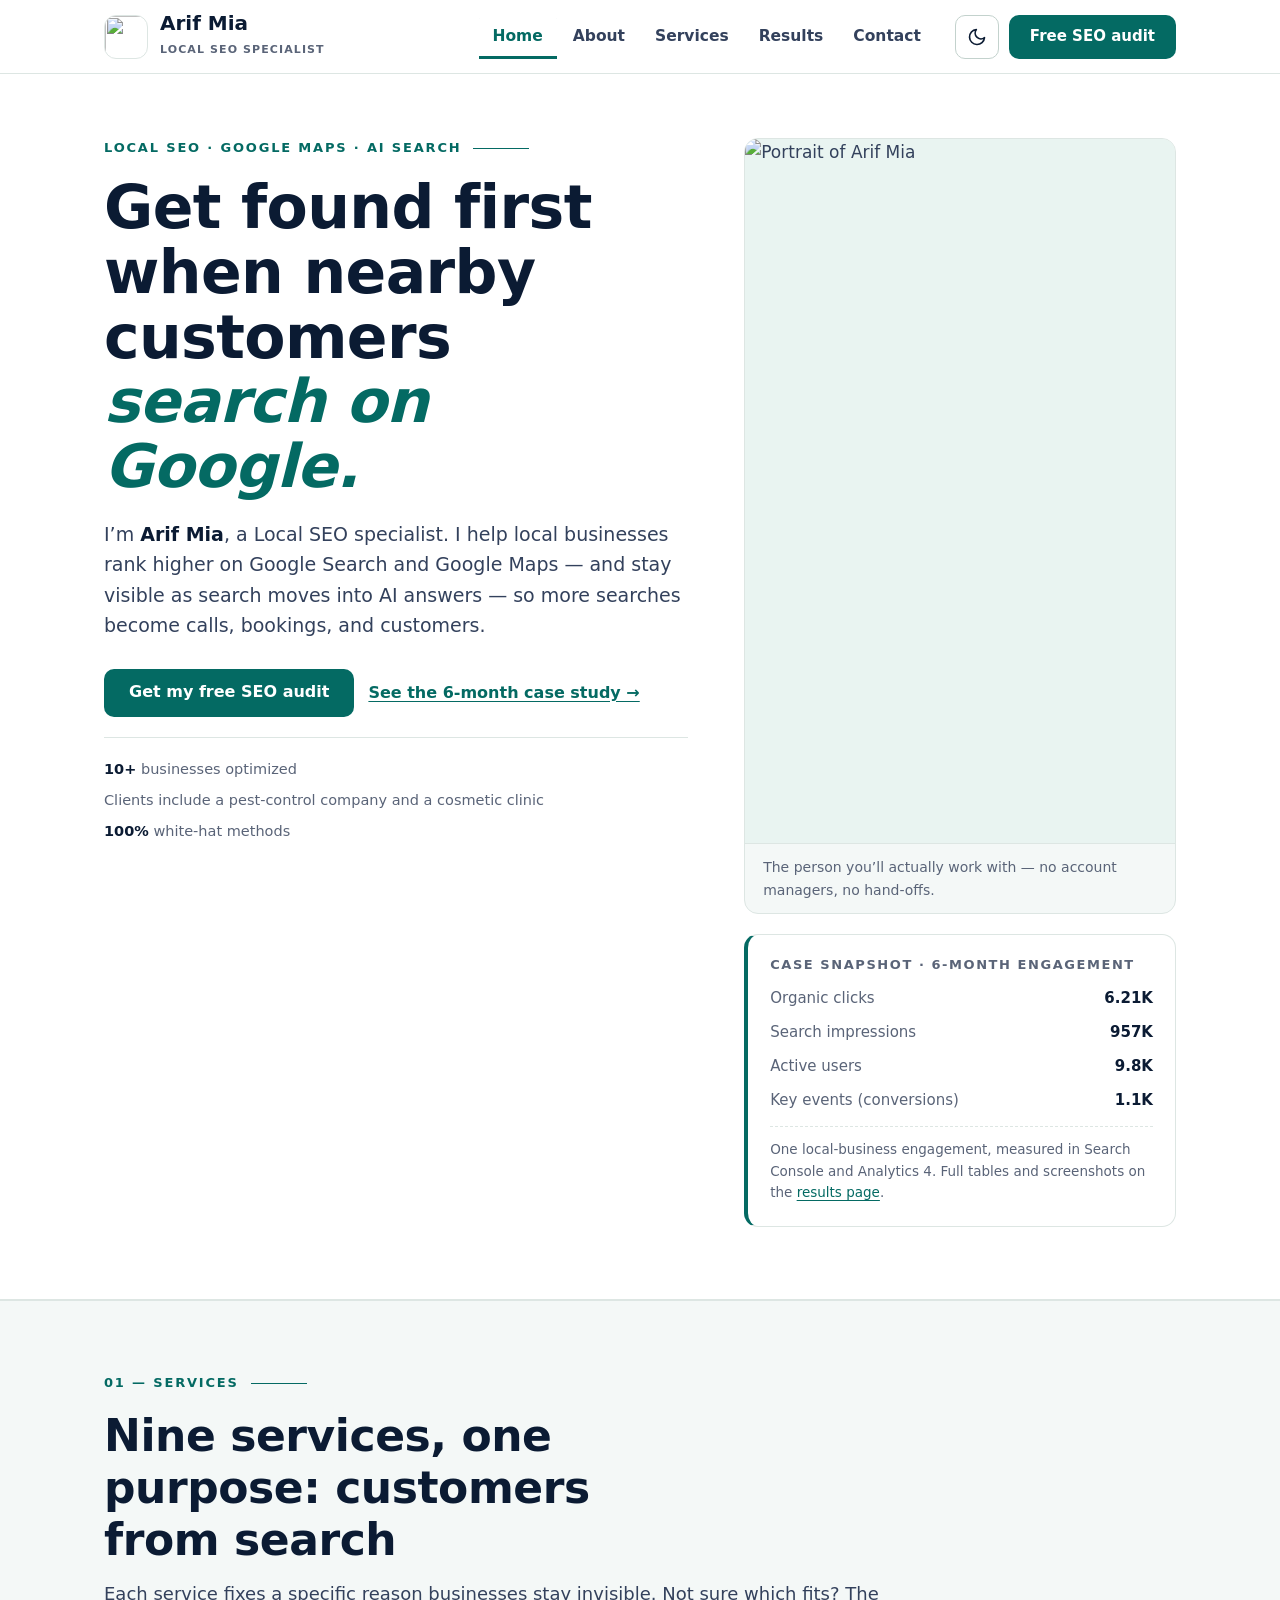
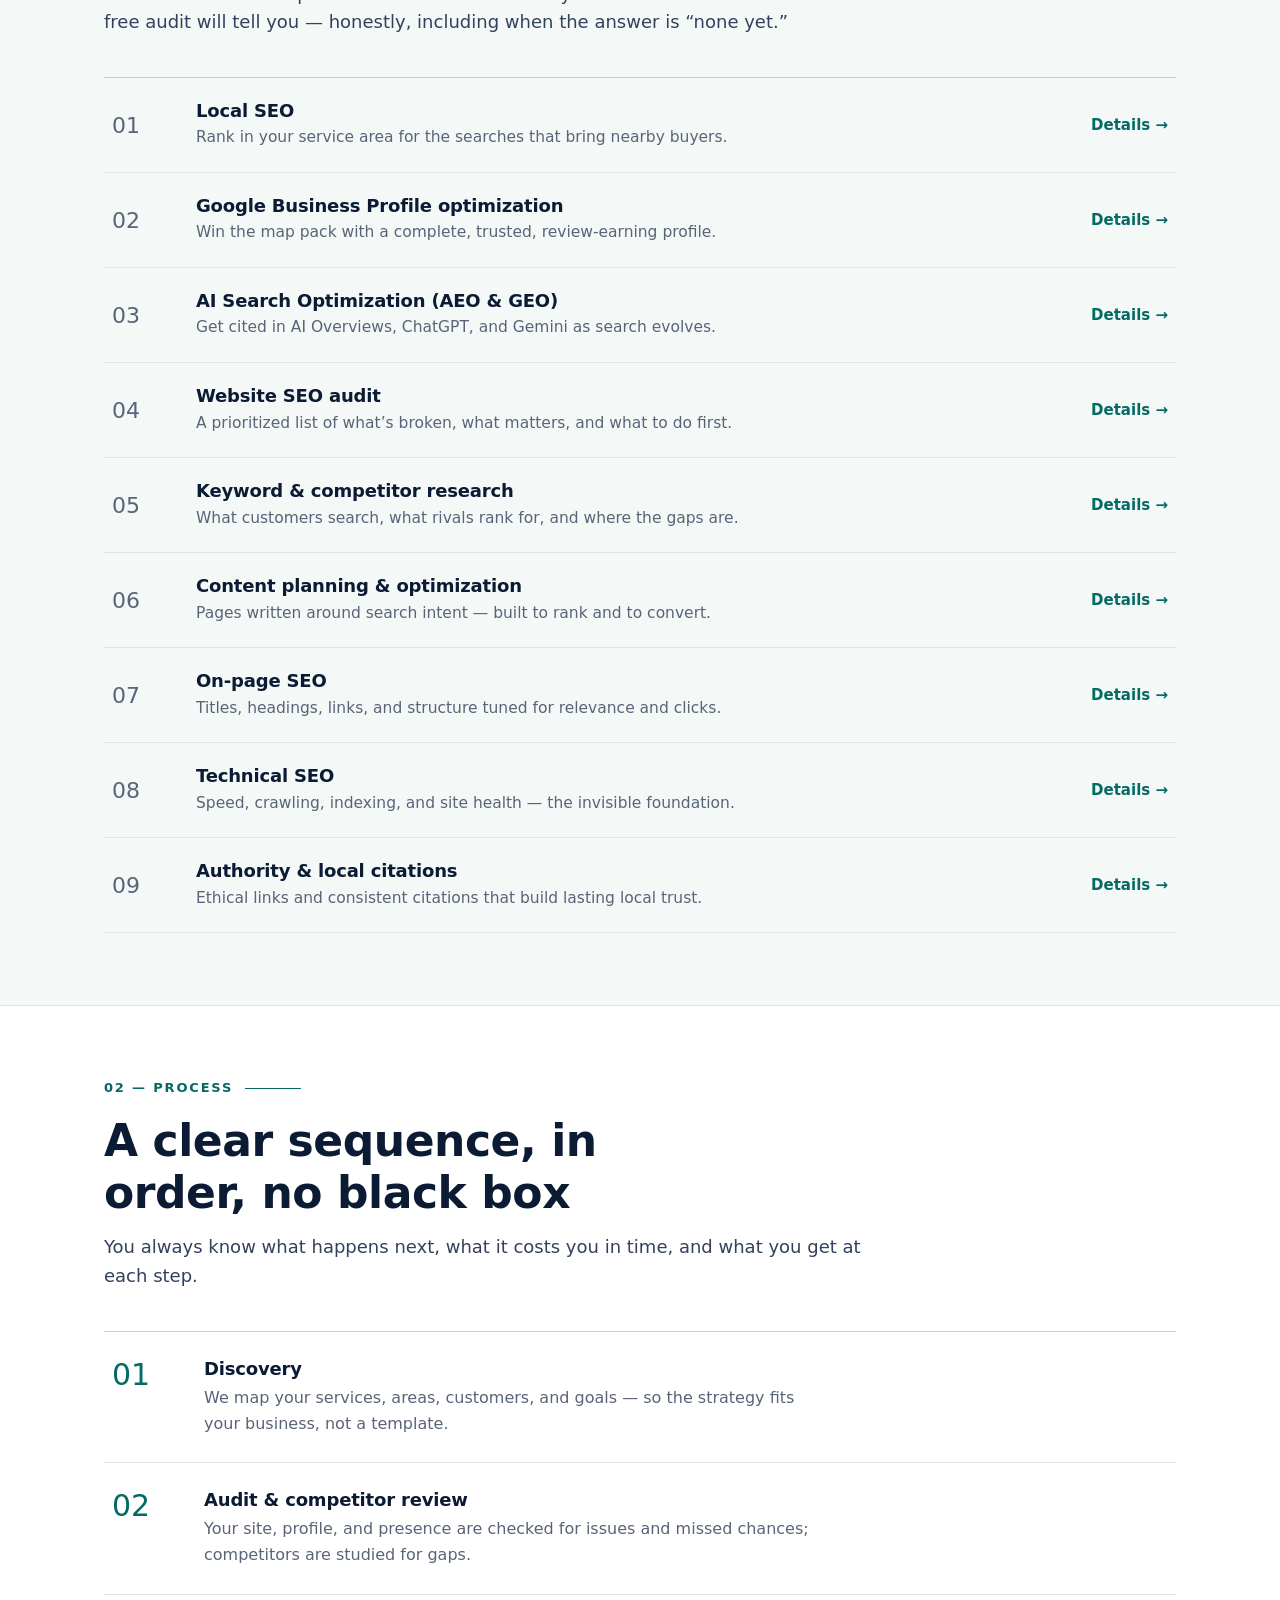
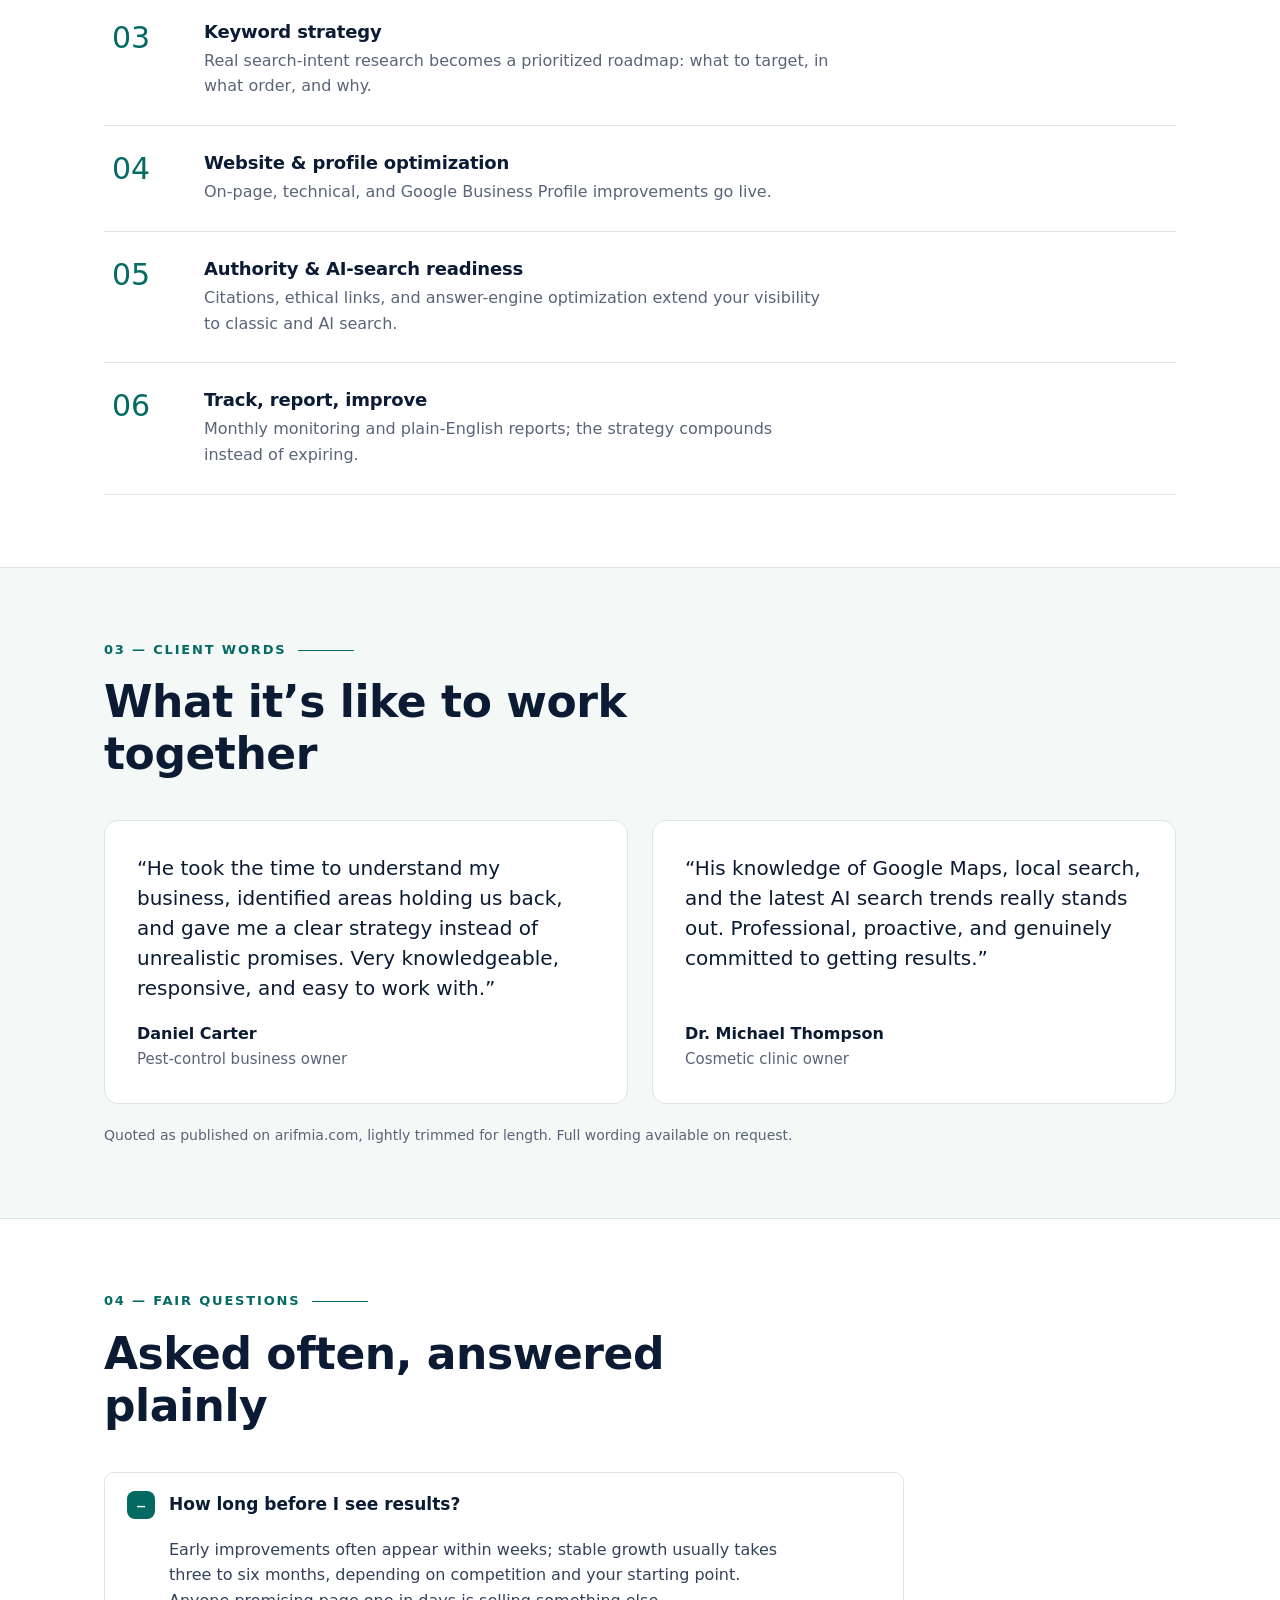
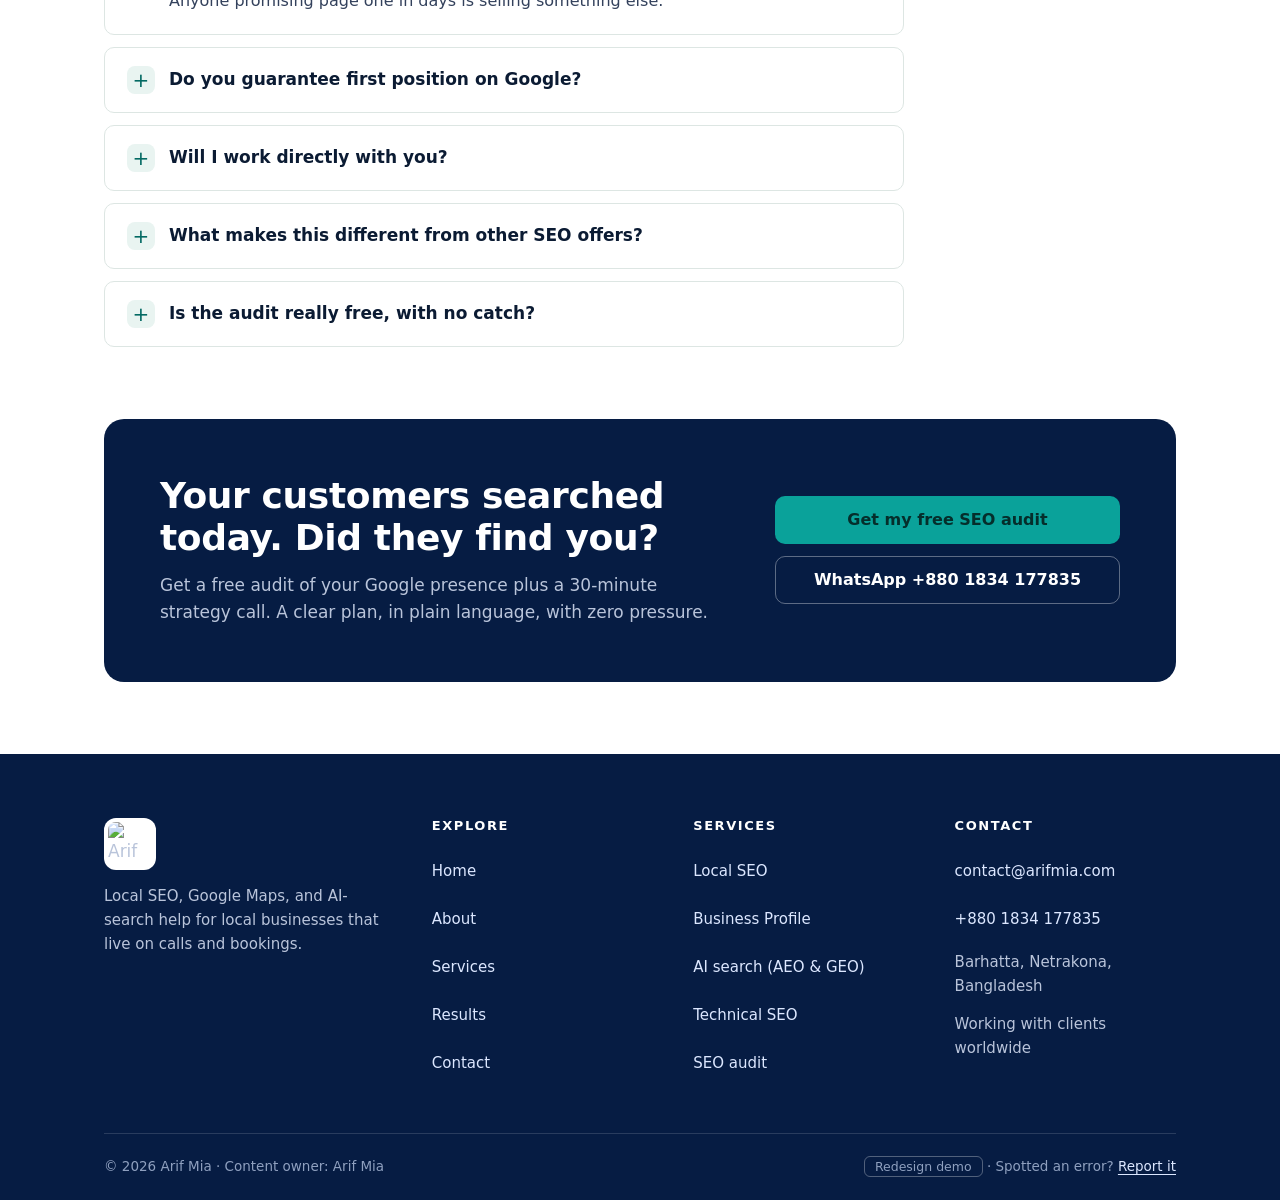
==== commit 72729616: "Use self-hosted Orlean font across the entire site - Add assets/fonts/orlean.ttf (supplied file, ren" ====
--- a/index.html
+++ b/index.html
@@ -9,9 +9,7 @@
 <meta property="og:description" content="Practical Local SEO that turns Google visibility into calls and customers. Start with a free audit.">
 <meta property="og:type" content="website">
 <link rel="icon" href="https://arifmia.com/wp-content/uploads/2026/06/arif-mia-logo.png-removebg-preview.png">
-<link rel="preconnect" href="https://fonts.googleapis.com">
-<link rel="preconnect" href="https://fonts.gstatic.com" crossorigin>
-<link href="https://fonts.googleapis.com/css2?family=Newsreader:ital,opsz,wght@0,6..72,500;0,6..72,600;1,6..72,500&family=Inter:wght@400;500;600;700&display=swap" rel="stylesheet">
+<link rel="preload" href="assets/fonts/orlean.ttf" as="font" type="font/ttf" crossorigin>
 <link rel="stylesheet" href="assets/css/style.css">
 <script>try{var t=localStorage.getItem("arif-theme");if(t==="dark"||t==="light")document.documentElement.setAttribute("data-theme",t);}catch(e){}</script>
 <noscript><style>@media(max-width:960px){.mobile-nav{display:block}.menu-button{display:none}}</style></noscript>
--- a/assets/css/style.css
+++ b/assets/css/style.css
@@ -22,8 +22,8 @@
   --radius-card:14px;
   --radius-tag:8px;
   --shadow-1:0 1px 2px rgba(6,28,67,.08),0 8px 24px -12px rgba(6,28,67,.25);
-  --font-display:"Newsreader",Georgia,"Times New Roman",serif;
-  --font-body:"Inter",system-ui,-apple-system,"Segoe UI",Roboto,sans-serif;
+  --font-display:"Orlean","SF Pro Display",system-ui,-apple-system,"Segoe UI",Roboto,sans-serif;
+  --font-body:"Orlean","SF Pro Text",system-ui,-apple-system,"Segoe UI",Roboto,sans-serif;
   --max:1120px;
   --measure:68ch;
 }
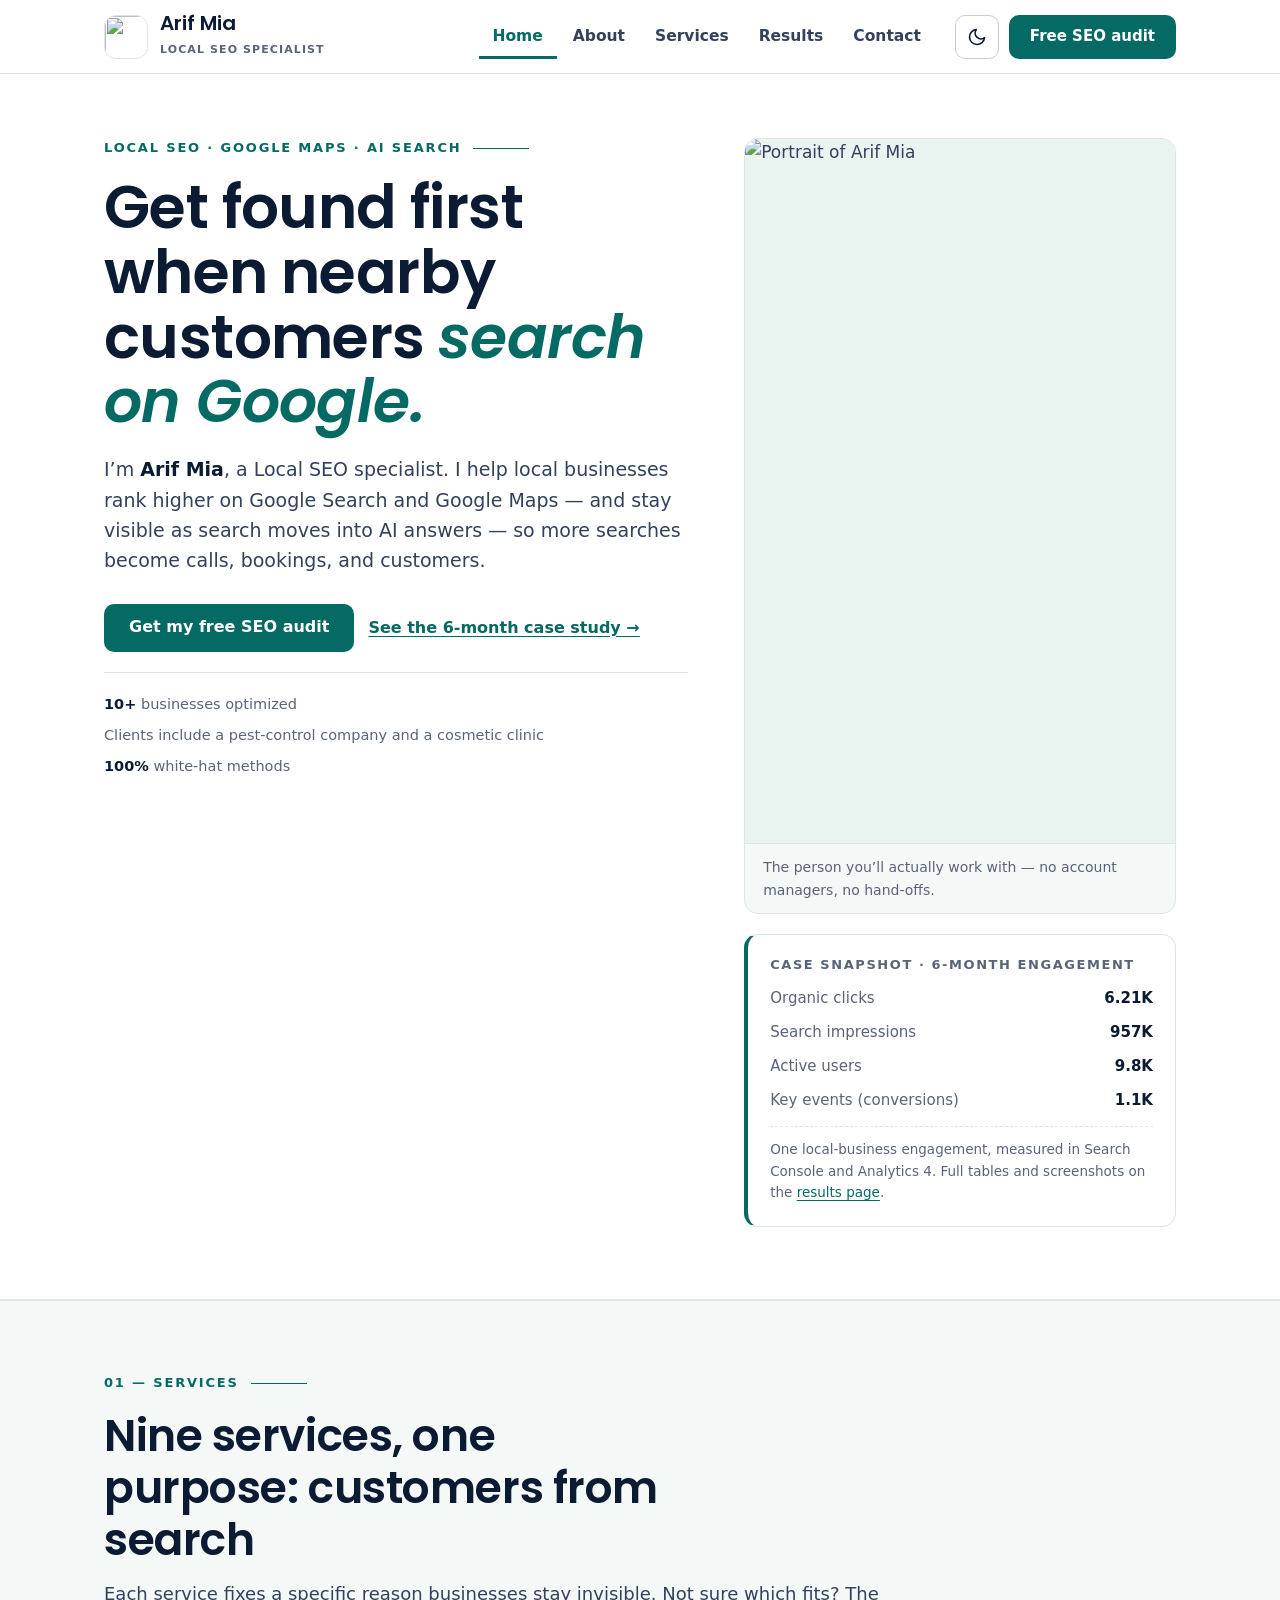
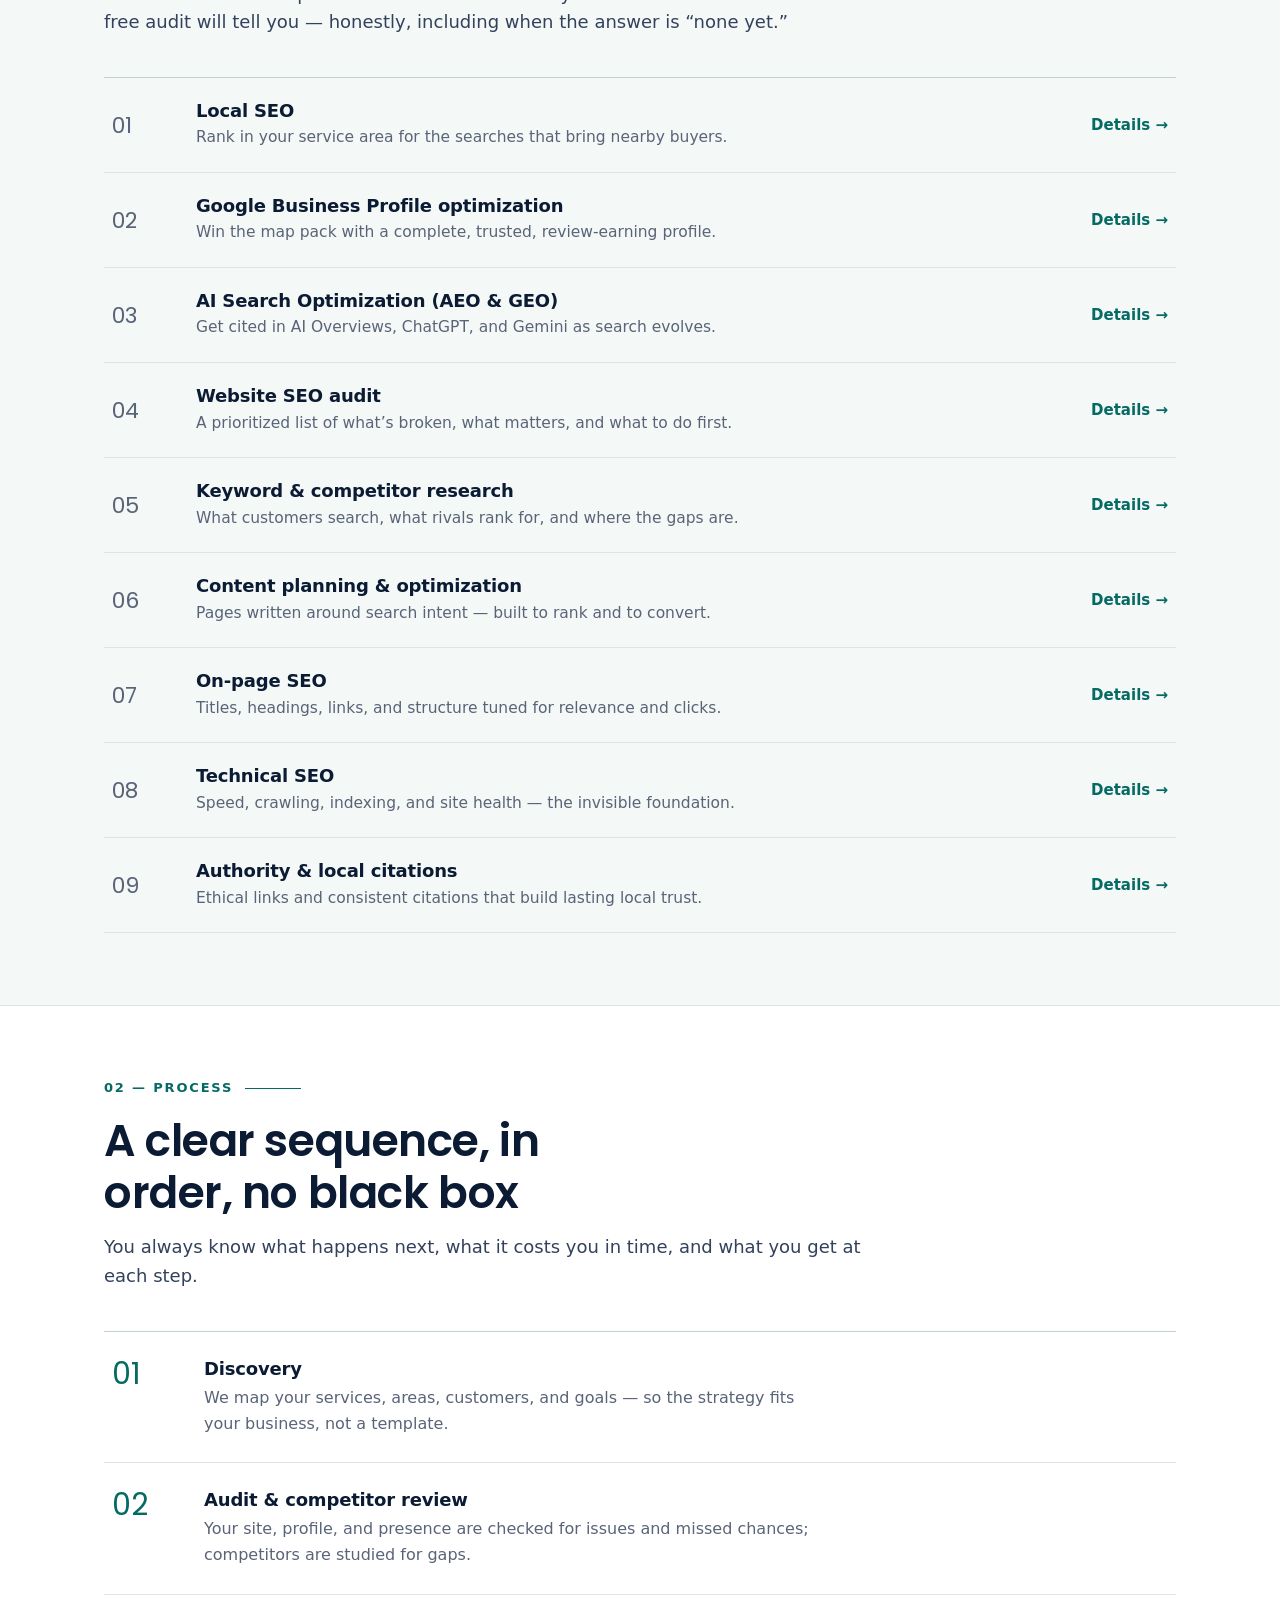
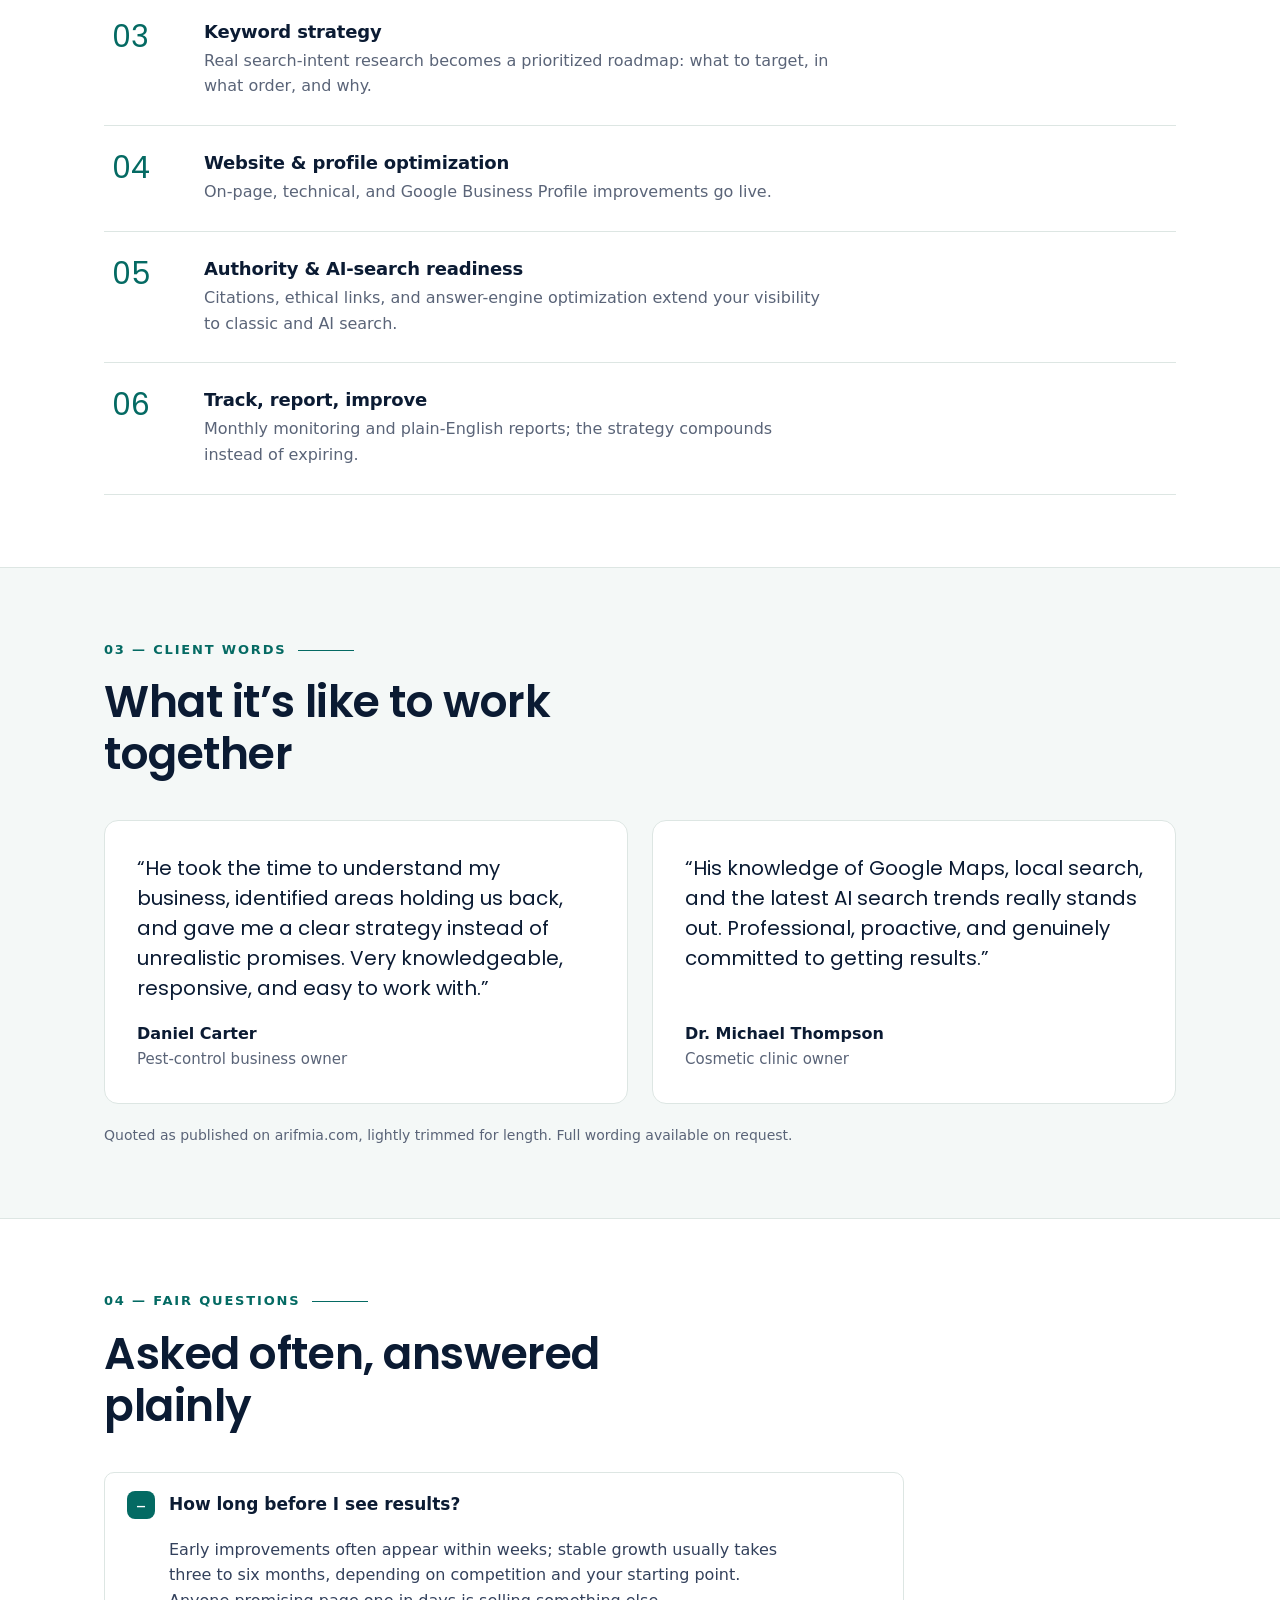
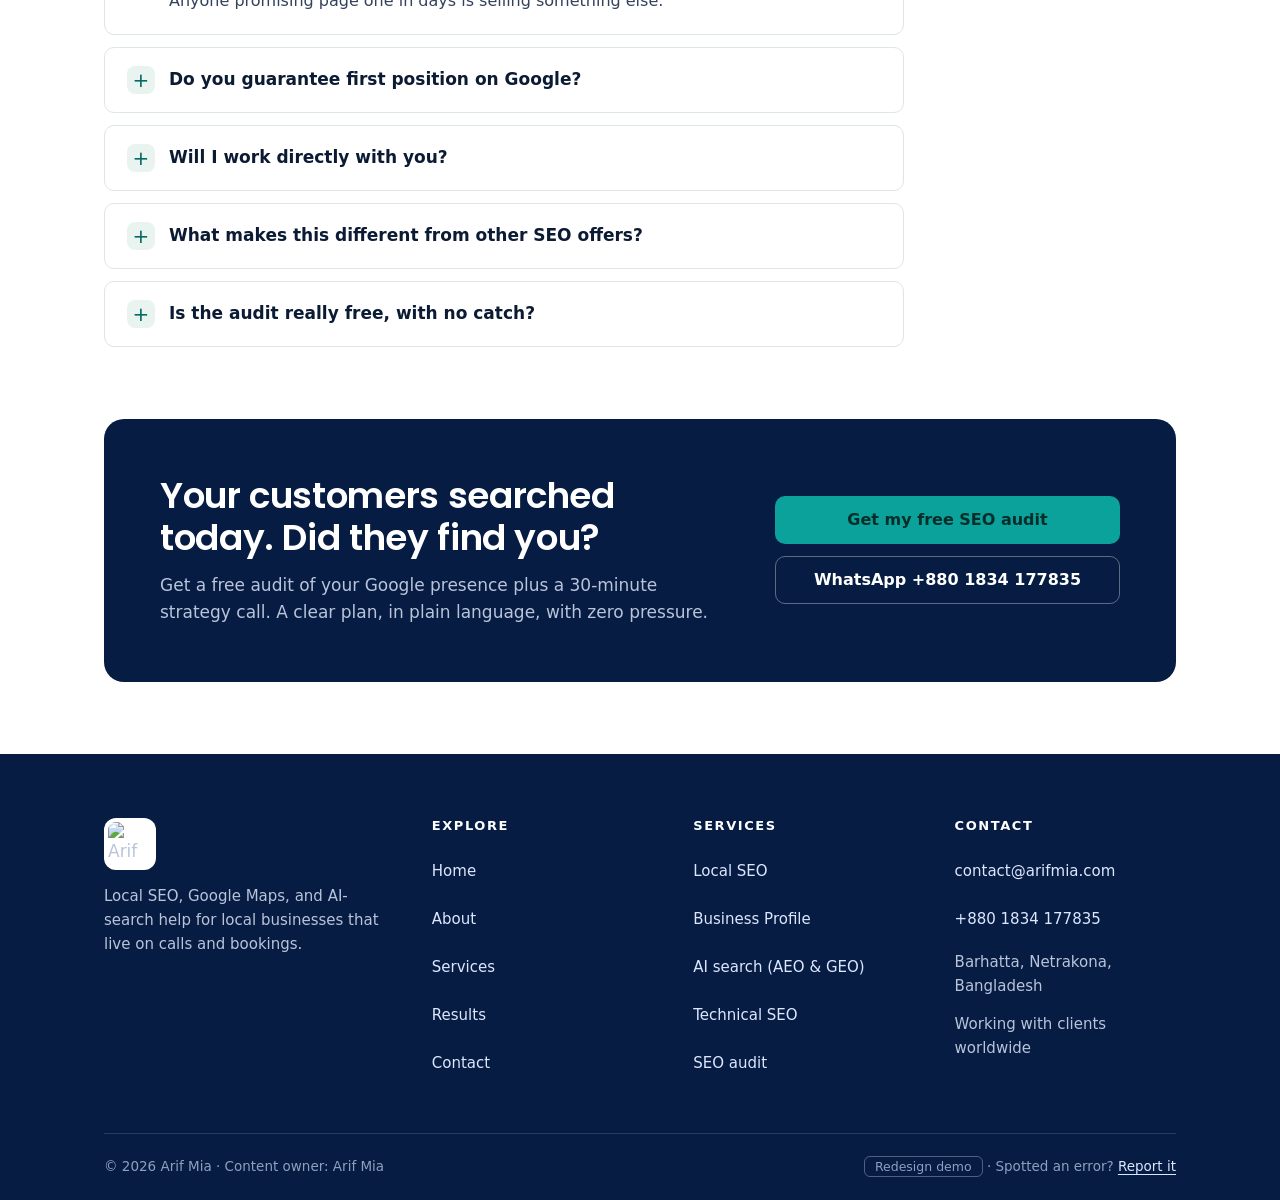
==== commit d1839db9: "Use Poppins for headings, keep Orlean for body (client review) - Display stack now Poppins 600/700 (" ====
--- a/index.html
+++ b/index.html
@@ -9,6 +9,9 @@
 <meta property="og:description" content="Practical Local SEO that turns Google visibility into calls and customers. Start with a free audit.">
 <meta property="og:type" content="website">
 <link rel="icon" href="https://arifmia.com/wp-content/uploads/2026/06/arif-mia-logo.png-removebg-preview.png">
+<link rel="preconnect" href="https://fonts.googleapis.com">
+<link rel="preconnect" href="https://fonts.gstatic.com" crossorigin>
+<link href="https://fonts.googleapis.com/css2?family=Poppins:wght@600;700&display=swap" rel="stylesheet">
 <link rel="preload" href="assets/fonts/orlean.ttf" as="font" type="font/ttf" crossorigin>
 <link rel="stylesheet" href="assets/css/style.css">
 <script>try{var t=localStorage.getItem("arif-theme");if(t==="dark"||t==="light")document.documentElement.setAttribute("data-theme",t);}catch(e){}</script>
--- a/assets/css/style.css
+++ b/assets/css/style.css
@@ -22,7 +22,7 @@
   --radius-card:14px;
   --radius-tag:8px;
   --shadow-1:0 1px 2px rgba(6,28,67,.08),0 8px 24px -12px rgba(6,28,67,.25);
-  --font-display:"Orlean","SF Pro Display",system-ui,-apple-system,"Segoe UI",Roboto,sans-serif;
+  --font-display:"Poppins","Orlean","SF Pro Display",system-ui,-apple-system,"Segoe UI",Roboto,sans-serif;
   --font-body:"Orlean","SF Pro Text",system-ui,-apple-system,"Segoe UI",Roboto,sans-serif;
   --max:1120px;
   --measure:68ch;
